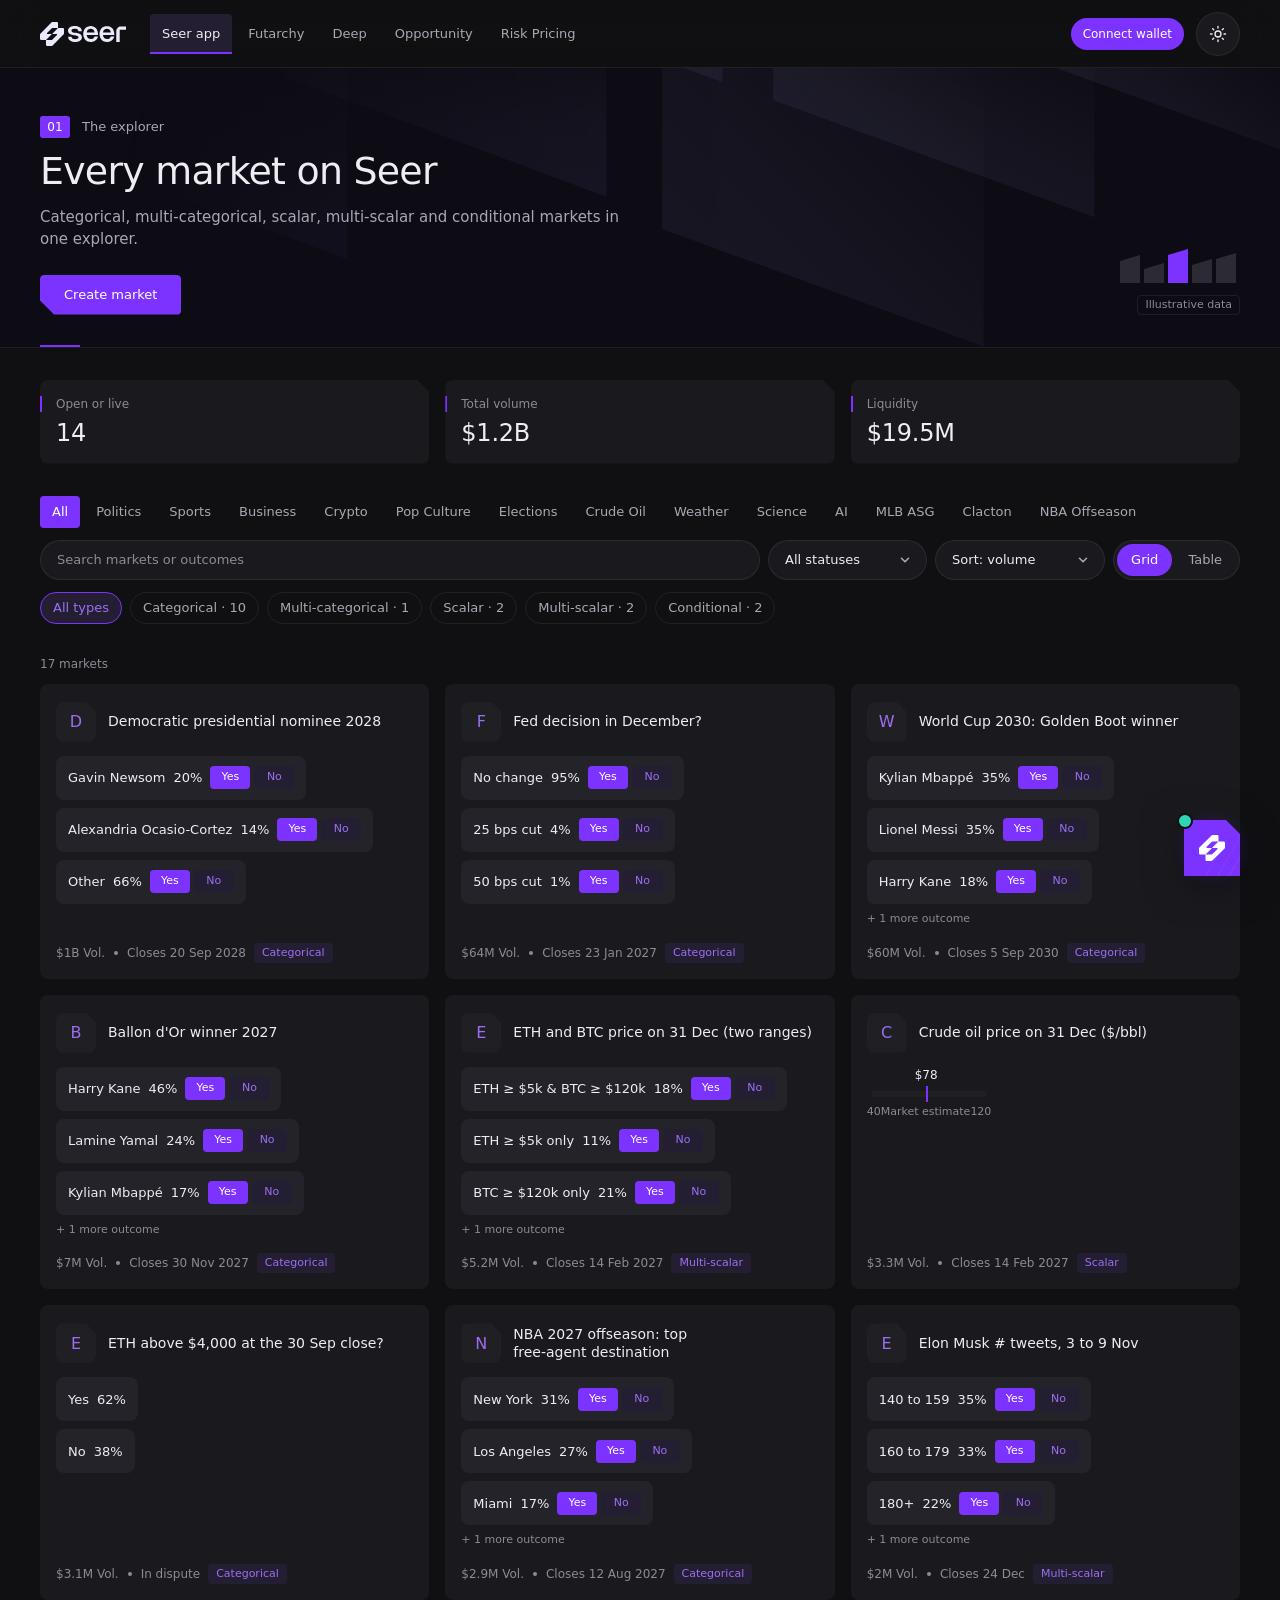
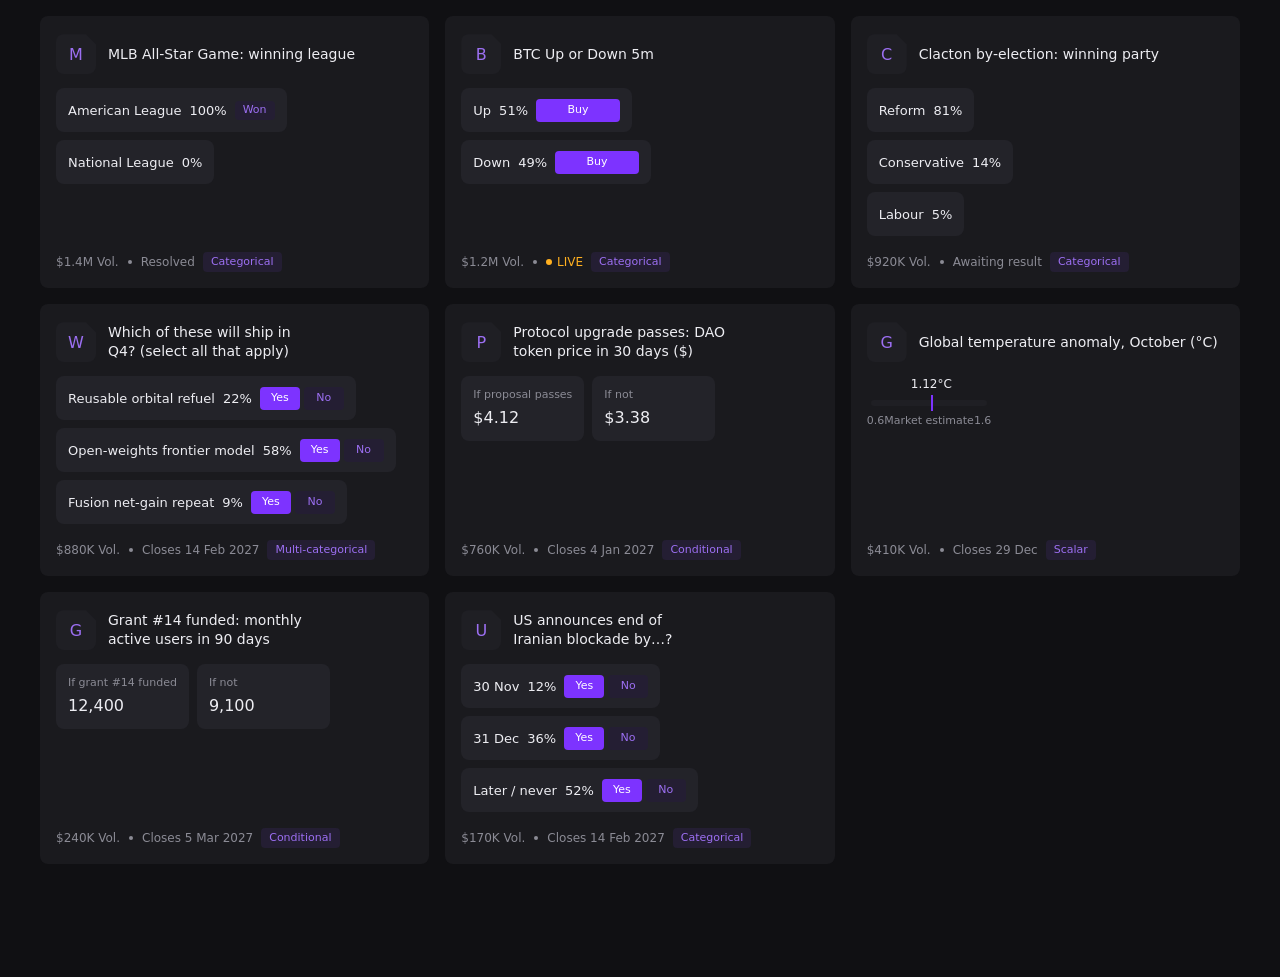
==== app.html @ ef214969 "feat: rules and resolution section, result states, market address" ====
<!doctype html><html lang="en"><head><meta charset="utf-8"><meta name="viewport" content="width=device-width,initial-scale=1,viewport-fit=cover">
<title>Seer app | Market explorer</title>
<link rel="icon" type="image/svg+xml" href="assets/favicon.svg">
<script>try{if(localStorage.getItem('seer-theme')==='light')document.documentElement.dataset.theme='light'}catch(e){}</script>
<link rel="stylesheet" href="css/tokens.css"><link rel="stylesheet" href="css/components.css"><link rel="stylesheet" href="css/shell.css"><link rel="stylesheet" href="css/app.css"><link rel="stylesheet" href="css/wallet.css"><link rel="stylesheet" href="css/motion.css"><link rel="stylesheet" href="css/demo.css"><link rel="stylesheet" href="css/assistant.css">
<script src="js/spring.js" defer blocking="render"></script><script src="js/motion.js" defer blocking="render"></script><script src="js/shell.js" defer blocking="render"></script><script src="js/util.js" defer blocking="render"></script><script src="js/demo.js" defer blocking="render"></script><script src="js/wallet.js" defer blocking="render"></script><script src="js/markets.js" defer blocking="render"></script><script src="js/app.js" defer blocking="render"></script><script src="js/assistant.js" defer blocking="render"></script></head>
<body>
<div id="shell"></div>
<main id="main">
 <header class="phead"><div class="phead-in">
  <div><p class="kicker"><span class="tag num">01</span>The explorer</p><h1>Every market on Seer</h1>
  <p class="lede">Categorical, multi-categorical, scalar, multi-scalar and conditional markets in one explorer.</p>
  <p class="phead-act"><button class="btn act" id="create" type="button">Create market</button></p></div>
  <div class="phead-aside"><span class="badge ghost">Illustrative data</span></div>
 </div></header>
 <div class="wrap">
  <section class="kpi top" id="stats" aria-label="Summary"></section>
  <div class="filters">
  <div class="tabs" id="cats" role="group" aria-label="Category"></div>
  <div class="toolbar">
    <input class="field search" id="q" type="search" placeholder="Search markets or outcomes" aria-label="Search markets">
    <select class="field cat-m" id="cat-m" aria-label="Category"></select>
    <select class="field" id="status" aria-label="Status"><option value="">All statuses</option><option>Open</option><option>Live</option><option>Awaiting result</option><option>In dispute</option><option>Resolved</option></select>
    <select class="field" id="sort" aria-label="Sort by"><option value="vol">Sort: volume</option><option value="liq">Sort: liquidity</option><option value="name">Sort: title, A to Z</option></select>
    <div class="seg" role="group" aria-label="View"><button id="vg" type="button" aria-pressed="true">Grid</button><button id="vt" type="button" aria-pressed="false">Table</button></div>
  </div>
  <div class="chips" id="types" role="group" aria-label="Market type"></div>
  </div>
  <p class="results-line" id="count" aria-live="polite"></p>
  <div id="out"></div>
 </div>
</main>
<div id="panel-root"></div>
</body></html>
---- css/tokens.css ----
/* Electric Foundation tokens: values read from the Figma kit (Color pallete frame).
   Departures are marked DEPARTURE and listed in RATIONALE.md. */
:root{
  --bg:#101013; --card:#1a1a1e; --surface:#1f1f24; --row:#232329;
  --text:#ededf2; --text-2:#a8a8b3;
  --muted:#8b8b95;            /* DEPARTURE: kit #67676F fails 4.5:1 on card */
  --violet:#7d33ff; --violet-soft:#241e33; --violet-text:#9c6ff2;
  --line:rgba(237,237,242,.08);
  /* DEPARTURE: kit has no semantic pair. Colour-blind-safe teal/amber, always paired with icon or label */
  --pos:#2fd4b5; --neg:#ffb020;
  --r-card:8px; --r-chip:4px; --pad:12px;
  --font:"PP Neue Montreal","Inter Tight","Inter",system-ui,sans-serif;
  --num:"Inter Tight","Inter",system-ui,sans-serif; /* DEPARTURE: tabular numerals for data */
}
:root[data-theme=light]{
  --bg:#f7f7f9; --card:#fff; --surface:#f1f1f4; --row:#f1f1f4;
  --text:#17171c; --text-2:#5c5c66; --muted:#5f5f6b; /* DEPARTURE: kit #8E8E99 fails contrast on white */
  --violet-soft:#efe9fc; --violet-text:#6c2bd9; --line:rgba(23,23,28,.1);
  --pos:#00705f; --neg:#a15c00;
}

/* ---------- layout + type scale (shared by all six pages) ----------
   Three ranges, each designed on its own: phone (up to 600px), tablet and unfolded foldables (601 to 1100px),
   desktop (1101px and up). Gaps and padding use one 4px-based scale and nothing else. */
:root{
  --s-1:4px; --s-2:8px; --s-3:12px; --s-4:16px; --s-5:24px; --s-6:32px; --s-7:48px; --s-8:64px;
  --gut:16px;                 /* page gutter: 16 phone, 24 tablet, 40 desktop */
  --maxw:1440px;              /* content measure on wide screens */
  --pad-panel:16px;           /* inside cards, panels and sheets: 16, then 24 on desktop */
  --gap-panel:12px;           /* between sibling panels and tiles */
  --gap-block:16px;           /* between page sections: KPI row, filter bar, table, chart */
  --ctl:44px;                 /* inputs, selects, segmented controls: one height per range */
  --ctl-sm:36px;              /* chips and small buttons; the hit area stays 44px on touch */
  --tap:44px;
  /* type: a short list of sizes, each with one job */
  --fs-cap:11px;              /* chart ticks, micro labels */
  --fs-meta:12px;             /* labels, meta, notes */
  --fs-body:13px;             /* UI body (kit default) */
  --fs-ui:14px;               /* item titles, names in tables and cards */
  --fs-lede:15px;
  --fs-h3:16px;               /* panel titles */
  --fs-h2:20px;               /* detail titles */
  --fs-kpi:20px;              /* figures in tiles: 20 phone, 24 from tablet */
  --fs-h1:clamp(28px,calc(20px + 1.4vw),40px);
  --lh-tight:1.15; --lh-snug:1.35; --lh-body:1.5;
  /* select chevron, drawn per theme (CSS cannot pass currentColor into a background image) */
  --chev:url("data:image/svg+xml,%3Csvg xmlns='http://www.w3.org/2000/svg' viewBox='0 0 12 12'%3E%3Cpath d='M2.5 4.25 6 7.75l3.5-3.5' fill='none' stroke='%23a8a8b3' stroke-width='1.6' stroke-linecap='round' stroke-linejoin='round'/%3E%3C/svg%3E");
}
:root[data-theme=light]{
  --chev:url("data:image/svg+xml,%3Csvg xmlns='http://www.w3.org/2000/svg' viewBox='0 0 12 12'%3E%3Cpath d='M2.5 4.25 6 7.75l3.5-3.5' fill='none' stroke='%235c5c66' stroke-width='1.6' stroke-linecap='round' stroke-linejoin='round'/%3E%3C/svg%3E");
}
@media (min-width:601px){:root{--gut:24px;--gap-panel:16px;--gap-block:24px;--fs-kpi:24px}}
@media (min-width:1101px){:root{--gut:40px;--pad-panel:24px;--gap-block:32px}}
/* desktop with a mouse: controls tighten to 40/32. Touch screens keep 44 at every width. */
@media (min-width:1101px) and (hover:hover) and (pointer:fine){:root{--ctl:40px;--ctl-sm:32px}}
/* native widgets (select popups, checkboxes, scrollbars) follow the theme */
:root{color-scheme:dark;accent-color:var(--violet)}
:root[data-theme=light]{color-scheme:light}
---- css/components.css ----
*{box-sizing:border-box;margin:0}
body{background:var(--bg);color:var(--text);font:500 13px/1.4 var(--font)}
.num{font-family:var(--num);font-variant-numeric:tabular-nums}
.card{background:var(--card);border-radius:var(--r-card);padding:var(--pad)}
.row{display:flex;align-items:center;justify-content:space-between;gap:9px;background:var(--row);border-radius:var(--r-card);padding:14px 12px}
.btn{font:inherit;border:0;border-radius:var(--r-chip);padding:6px 12px;font-size:11px;cursor:pointer;background:var(--violet);color:#fff}
.btn.soft{background:var(--violet-soft);color:var(--violet-text)}
.btn.lg{border-radius:var(--r-card);padding:14px 12px;font-size:13px;width:100%}
.btn:focus-visible{outline:2px solid var(--violet-text);outline-offset:2px}
.meta{color:var(--muted);font-size:12px;display:flex;gap:9px;align-items:center}
.meta i{width:4px;height:4px;border-radius:50%;background:currentColor}
.grid{display:grid;grid-template-columns:repeat(auto-fill,minmax(328px,1fr));gap:12px}
.pill-pos{color:var(--pos)}.pill-neg{color:var(--neg)}
nav.shell{display:flex;align-items:center;gap:24px;padding:20px 40px}
nav.shell a{color:var(--text-2);text-decoration:none}nav.shell a[aria-current]{color:var(--text)}
@media(max-width:640px){nav.shell{padding:16px;flex-wrap:wrap;gap:12px}}
---- css/shell.css ----
/* Shared shell + components for the five tool pages (app / futarchy / deep / opportunity / risk).
   Carries the landing's language (FADES slabs, hard violet blocks, diagonal cuts) into the tools, at low volume.
   Sizes come from the scale in tokens.css. Ranges: phone up to 600px, tablet 601 to 1100px, desktop 1101px and up. */

:root{
  --ph-bg:color-mix(in srgb,#0c0a16 70%,var(--bg));      /* kit hero ground, blended toward the page */
  --ph-lo:rgba(255,255,255,0); --ph-hi:rgba(160,140,255,.085);
  --cut:12px;                                             /* diagonal-cut size for tiles */
  --ease:cubic-bezier(.2,.7,.2,1);
  --t:.15s;
  /* gutters that also clear notches and rounded corners in landscape */
  --gut-l:max(var(--gut),env(safe-area-inset-left));
  --gut-r:max(var(--gut),env(safe-area-inset-right));
  --sat:env(safe-area-inset-top,0px);                     /* status bar and notch above the pinned header */
}
:root[data-theme=light]{
  --ph-bg:color-mix(in srgb,var(--violet) 7%,#f3f3f8);
  --ph-lo:rgba(255,255,255,0); --ph-hi:rgba(255,255,255,.95);
}
html{-webkit-text-size-adjust:100%}
body{overflow-x:hidden;font-size:var(--fs-body);line-height:var(--lh-snug)}
h1,h2,h3{text-wrap:balance}
p{text-wrap:pretty}

/* ---------- skip link ---------- */
.skip{position:absolute;left:16px;top:-60px;z-index:60;background:var(--violet);color:#fff;padding:12px 16px;border-radius:var(--r-chip);text-decoration:none}
.skip:focus{top:12px}

/* ---------- header bar ---------- */
/* Pinned on every page at every size, portrait and landscape: the bar is fixed to the top of the viewport and #shell
   is its spacer, so no ancestor (overflow, transform, contain, a height limit) can ever unpin it, and focusing a
   header control never makes the browser scroll the page (it does for a sticky bar inside the scroll-padding band).
   The spacer's height is reserved here, safe-area inset included, so the JS-rendered header causes no layout shift;
   js/motion.js keeps it equal to the bar if text zoom makes the bar taller. One row from 801px, two rows below. The bar
   lets touches through except where it is painted or a control sits, so the strip a condensed or tucked bar frees
   belongs to the page (css/motion.css, js/motion.js pinHead). */
#shell{position:relative;z-index:20;min-height:calc(68px + var(--sat));pointer-events:none}
:where(#shell) > *{pointer-events:auto}
#shell > .skip{position:fixed}
.shell-bar{position:fixed;top:0;left:0;right:0;z-index:20;background:color-mix(in srgb,var(--bg) 88%,transparent);-webkit-backdrop-filter:blur(10px);backdrop-filter:blur(10px);border-bottom:1px solid var(--line)}
.shell-in{max-width:var(--maxw);margin:0 auto;display:flex;align-items:center;gap:var(--s-5);padding:calc(12px + var(--sat)) var(--gut-r) 12px var(--gut-l)}
.shell-brand{display:flex;align-items:center;flex:none;min-height:44px}
:root[data-theme=light] .shell-brand img{filter:invert(1) hue-rotate(180deg) brightness(.35) saturate(3)}
.shell-products{display:flex;gap:var(--s-1);overflow-x:auto;scrollbar-width:none}
.shell-products::-webkit-scrollbar{display:none}
.shell-products a{display:flex;align-items:center;min-height:40px;padding:8px 12px;border-radius:var(--r-chip);color:var(--text-2);text-decoration:none;white-space:nowrap;font-size:var(--fs-body)}
@media (hover:hover){.shell-products a:hover{color:var(--text);background:var(--surface)}}
/* active: hard-edged violet base under a soft fill, like the landing's violet base layer */
.shell-products a[aria-current=page]{background:var(--violet-soft);color:var(--text);border-radius:var(--r-chip) var(--r-chip) 0 0;box-shadow:inset 0 -2px 0 var(--violet)}
.shell-end{margin-left:auto;display:flex;align-items:center;gap:var(--s-3)}
.shell-icon{width:44px;height:44px;border-radius:50%;border:1px solid var(--line);background:var(--card);color:var(--text);cursor:pointer;display:grid;place-items:center;flex:none}
@media (hover:hover){.shell-icon:hover{border-color:var(--violet-text)}}
/* the icon's turn (90deg in light mode) is a spring in js/motion.js, composed in motion.css */
.btn-pill{border-radius:999px;padding:0 20px;min-height:44px;font-size:var(--fs-body);white-space:nowrap}

/* ---------- shared focus ring ---------- */
:where(a,button,input,select,textarea,summary,[tabindex]):focus-visible{outline:2px solid var(--violet-text);outline-offset:2px}
/* Firefox does not treat a mouse click on a select as focus-visible; the ring is shown for any focus on one, as Chrome, Edge and Safari do */
select:focus{outline:2px solid var(--violet-text);outline-offset:2px}

/* ---------- page head: slab band ---------- */
.phead{position:relative;isolation:isolate;overflow:hidden;background:var(--ph-bg);border-bottom:1px solid var(--line)}
.ph-slabs{position:absolute;top:0;right:0;height:100%;width:min(1180px,100%);z-index:-1;pointer-events:none;
  -webkit-mask:linear-gradient(90deg,transparent 0,#000 55%);mask:linear-gradient(90deg,transparent 0,#000 55%)}
.ph-slabs stop.lo{stop-color:var(--ph-lo)}.ph-slabs stop.hi{stop-color:var(--ph-hi)}
.phead-in{position:relative;max-width:var(--maxw);margin:0 auto;padding:var(--s-7) var(--gut-r) var(--s-6) var(--gut-l);
  display:flex;justify-content:space-between;align-items:flex-end;gap:var(--s-4) var(--s-6)}
.phead-in > div:first-child{min-width:0}
/* short hard violet segment on the band's bottom edge, aligned to the content gutter */
.phead-in::after{content:"";position:absolute;left:var(--gut-l);bottom:-1px;width:40px;height:3px;background:var(--violet)}
.phead h1{font-size:var(--fs-h1);line-height:var(--lh-tight);font-weight:500;letter-spacing:-.02em}
.phead .lede{color:var(--text-2);margin-top:var(--s-3);max-width:68ch;font-size:var(--fs-lede);line-height:var(--lh-body)}
.phead-act{margin-top:var(--s-5)}
.kicker{display:flex;align-items:center;gap:var(--s-3);color:var(--text-2);font-size:var(--fs-body);margin:0 0 var(--s-3)}
.tag{display:inline-grid;place-items:center;min-width:30px;height:22px;padding:0 6px;background:var(--violet);color:#fff;font-size:var(--fs-meta);border-radius:2px}
.phead-aside{display:flex;flex-direction:column;align-items:flex-end;gap:var(--s-3);flex:none}
.ph-glyph{display:block;width:120px;height:40px;color:var(--text-2)}
.ph-glyph .g-v{fill:var(--violet)}
.ph-glyph .g-s{fill:color-mix(in srgb,var(--text) 14%,transparent)}
.ph-glyph .g-ln{fill:none;stroke:var(--text-2);stroke-width:1.5}
.ph-glyph .g-pos{fill:none;stroke:var(--pos);stroke-width:2}
.ph-glyph .g-neg{fill:none;stroke:var(--neg);stroke-width:2;stroke-dasharray:4 3}
.ph-glyph .f-pos{fill:var(--pos)}.ph-glyph .f-neg{fill:var(--neg)}

/* ---------- page body: one measure and one rhythm for every tool ---------- */
.page,.wrap{max-width:var(--maxw);margin:0 auto;padding:var(--gap-block) var(--gut-r) var(--s-8) var(--gut-l)}
/* query containers: tiles and panels adapt to the space they get, not to the window */
.page > #root,.wrap,.stack,.panel-c,.panel{container-type:inline-size}

/* ---------- badges (one style everywhere) ---------- */
.badge{display:inline-block;font-size:var(--fs-cap);line-height:16px;padding:2px 8px;border-radius:var(--r-chip);background:var(--violet-soft);color:var(--violet-text);white-space:nowrap}
.badge.ghost{background:transparent;border:1px solid var(--line);color:var(--muted);padding:1px 7px}

/* ---------- text roles ---------- */
.num{font-family:var(--num);font-variant-numeric:tabular-nums;letter-spacing:0}
.muted{color:var(--muted);font-size:var(--fs-meta)}
.note{color:var(--muted);font-size:var(--fs-meta);line-height:var(--lh-snug)}
.pos{color:var(--pos)}.neg{color:var(--neg)}
:root[data-theme=light] .notice .neg{color:#8a4f00}/* amber on the violet tint needs a darker step in light mode (AA) */
.notice{border-left:3px solid var(--violet);background:var(--violet-soft);color:var(--text);padding:var(--s-3) var(--s-4);border-radius:0 var(--r-card) var(--r-card) 0;line-height:var(--lh-body)}
.line{display:flex;justify-content:space-between;align-items:center;gap:var(--s-2) var(--s-3);flex-wrap:wrap}

/* ---------- controls: one height per range (--ctl), one small size (--ctl-sm) ---------- */
.btn{display:inline-flex;align-items:center;justify-content:center;gap:var(--s-1);position:relative;min-height:var(--ctl-sm);padding:0 var(--s-3);font-size:var(--fs-meta);white-space:nowrap}
.btn.lg{position:relative;isolation:isolate;background:transparent;min-height:var(--tap);padding:0 var(--s-4);font-size:var(--fs-body)}
@media (hover:hover){
  .btn:hover{background:color-mix(in srgb,var(--violet) 82%,#000)}
  .btn.soft:hover{background:var(--violet-soft);box-shadow:inset 0 0 0 1px var(--violet)}
}
/* primary action: hard violet block with the landing's chamfered corner */
.btn.lg::before,.btn.act::before{content:"";position:absolute;inset:0;z-index:-1;background:var(--violet);border-radius:inherit;
  clip-path:polygon(0 0,100% 0,100% 100%,14px 100%,0 calc(100% - 14px));transition:background-color var(--t) ease}
@media (hover:hover){
  .btn.lg:hover,.btn.act:hover{background:transparent}
  .btn.lg:hover::before,.btn.act:hover::before{background:color-mix(in srgb,var(--violet) 82%,#000)}
}
/* page-level action in the page head (Create market) */
.btn.act{isolation:isolate;background:transparent;min-height:var(--ctl);padding:0 var(--s-5);font-size:var(--fs-body);border-radius:var(--r-chip)}
/* a trade action that needs a wallet first: reads as unavailable, the hint below says why */
.btn.lg[aria-disabled=true]{cursor:not-allowed;color:var(--text-2)}
.btn.lg[aria-disabled=true]::before,.btn.lg[aria-disabled=true]:hover::before{background:var(--surface);box-shadow:inset 0 0 0 1px var(--line)}
.btn:active,.tab:active,.chip:active,.seg button:active{transform:translateY(1px)}
.btn.lg[aria-disabled=true]:active{transform:none}

.field{height:var(--ctl);min-height:var(--ctl);background:var(--card);color:var(--text);border:1px solid var(--line);border-radius:999px;
  padding:0 var(--s-4);font:inherit;font-size:var(--fs-body);min-width:0}
.field::placeholder{color:var(--muted)}
@media (hover:hover){.field:hover{border-color:color-mix(in srgb,var(--text) 26%,transparent)}}
/* selects: native control, custom chevron. 16px inset from the right edge, text stops 16px before it.
   js/motion.js wraps each one in .sel-wrap, whose ::after draws the chevron so it can turn while the menu is open
   (motion.css); without the runtime the chevron is the background image below and simply stays. */
select.field{-webkit-appearance:none;appearance:none;cursor:pointer;padding-right:44px;text-overflow:ellipsis;
  background:var(--chev) right 16px center/12px 12px no-repeat var(--card)}
select.field::-ms-expand{display:none}
select.field:disabled{cursor:not-allowed;color:var(--muted);border-style:dashed}
.sel-wrap{display:inline-grid;grid-template-columns:minmax(0,1fr);align-items:center;vertical-align:middle;min-width:0;max-width:100%;color:var(--text-2)}
.sel-wrap > select.field{grid-area:1/1;width:100%;background-image:none}
.sel-wrap::after{content:"";grid-area:1/1;justify-self:end;width:12px;height:12px;margin-right:16px;pointer-events:none;background:currentColor;
  -webkit-mask:var(--chev) center/12px 12px no-repeat;mask:var(--chev) center/12px 12px no-repeat}
.sel-wrap:has(> select:disabled){color:var(--muted)}
@media (forced-colors:active){select.field{appearance:auto;-webkit-appearance:auto;background-image:none;padding-right:var(--s-3)}.sel-wrap::after{display:none}}
input[type=checkbox]{width:18px;height:18px;margin:0;flex:none}

/* segmented control: the active pill is inset 4px, so buttons are --ctl-sm inside a --ctl track */
.seg{display:inline-flex;align-items:stretch;height:var(--ctl);max-width:100%;padding:var(--s-1);gap:2px;background:var(--card);border-radius:999px;box-shadow:inset 0 0 0 1px var(--line)}
.seg button{position:relative;border:0;background:transparent;color:var(--text-2);font:inherit;font-size:var(--fs-body);padding:0 14px;border-radius:999px;cursor:pointer;white-space:nowrap}
@media (hover:hover){.seg button:hover{color:var(--text)}}
.seg button[aria-pressed=true]{background:var(--violet);color:#fff}

.chip{position:relative;display:inline-flex;align-items:center;min-height:var(--ctl-sm);border:1px solid var(--line);background:transparent;color:var(--text-2);padding:0 var(--s-3);border-radius:999px;font:inherit;font-size:var(--fs-body);cursor:pointer;white-space:nowrap}
@media (hover:hover){.chip:hover{border-color:color-mix(in srgb,var(--text) 30%,transparent);color:var(--text)}}
.chip[aria-pressed=true]{background:var(--violet-soft);color:var(--violet-text);border-color:var(--violet)}

/* touch: small controls keep a 44px hit area without looking oversized */
@media (max-width:1100px),(pointer:coarse){
  .seg button::after,.chip::after,.tab::after,th button::after,.btn:not(.lg):not(.act)::after{content:"";position:absolute;left:0;right:0;top:50%;height:var(--tap);transform:translateY(-50%)}
}

/* ---------- KPI tiles: diagonal-cut corner + short violet tick ---------- */
.kpi{display:grid;grid-template-columns:repeat(3,minmax(0,1fr));gap:var(--gap-panel)}
.kpi.k4{grid-template-columns:repeat(4,minmax(0,1fr))}
.kpi > div{--kp:var(--s-4);position:relative;min-width:0;background:var(--row);border-radius:var(--r-card);padding:var(--kp);
  clip-path:polygon(0 0,calc(100% - var(--cut)) 0,100% var(--cut),100% 100%,0 100%)}
.kpi > div::before{content:"";position:absolute;left:0;top:var(--kp);width:2px;height:16px;background:var(--violet)}/* level with the label */
.kpi small{display:block;color:var(--muted);font-size:var(--fs-meta);line-height:16px}
.kpi b{display:block;font-size:var(--fs-kpi);font-weight:500;line-height:var(--lh-tight);margin-top:var(--s-2);letter-spacing:-.01em;white-space:nowrap}
.kpi.top > div{background:var(--card)}
@container (max-width:560px){.kpi.k4{grid-template-columns:repeat(2,minmax(0,1fr))}}
@container (max-width:440px){.kpi{gap:var(--s-2)}.kpi > div{--kp:var(--s-3)}.kpi b{font-size:20px}}
@container (max-width:300px){.kpi{grid-template-columns:minmax(0,1fr)}}

/* ---------- panels ---------- */
.panel-c{background:var(--card);border-radius:var(--r-card);padding:var(--pad-panel);min-width:0}
.panel-c h2{font-size:var(--fs-h3);line-height:var(--lh-snug);font-weight:500;margin-bottom:var(--s-4)}
/* section marker: the landing's small hard violet square */
.panel-c > h2:first-child::before,.panel-c > .line > h2::before{content:"";display:inline-block;width:8px;height:8px;background:var(--violet);margin-right:var(--s-2);vertical-align:2px}
.panel-c > .line > h2{margin-bottom:0}
.ticket{display:grid;gap:var(--s-3)}
.ticket label{color:var(--text-2);font-size:var(--fs-meta)}
.field-grp{display:grid;gap:var(--s-2)}/* a label sits closer to its input than to anything else */
.ticket .line{min-height:24px}
.ticket .seg{justify-self:start}
.panel-c.ticket h2{margin-bottom:0}
.ticket .btn.lg{margin-top:var(--s-1)}

/* ---------- tables ---------- */
table{border-collapse:collapse;width:100%}
th,td{text-align:left;padding:var(--s-3) var(--s-4);border-bottom:1px solid var(--line);white-space:nowrap;vertical-align:middle}
th{color:var(--muted);font-weight:500;font-size:var(--fs-meta)}
tbody tr:last-child > *{border-bottom:0}
td.r,th.r{text-align:right}td.w{white-space:normal}
th button{all:unset;position:relative;cursor:pointer;padding:var(--s-1) 0;border-radius:2px}
th button:focus-visible{outline:2px solid var(--violet-text);outline-offset:2px}
@media (hover:hover){th button:hover{color:var(--text)}}
th[aria-sort=ascending],th[aria-sort=descending]{color:var(--text)}
.tbl,.tbl-wrap{background:var(--card);border-radius:var(--r-card);overflow-x:auto}
tr[tabindex]{cursor:pointer}
@media (hover:hover){tr[tabindex]:hover td{background:color-mix(in srgb,var(--surface) 70%,transparent)}}
tr.is-sel td{background:var(--violet-soft)}
tr.is-sel td:first-child{box-shadow:inset 3px 0 0 var(--violet)}
.tap-hint{display:none;align-items:center;gap:var(--s-2);color:var(--muted);font-size:var(--fs-meta);margin:0 0 var(--s-3)}
.tap-hint::before{content:"";width:16px;height:2px;background:var(--violet)}
.narrow-only{display:none}/* not "m-": that prefix is reserved for motion state, which morphs preserve */
/* desktop: long tables scroll with the page; the column headers stay in view just below the pinned header, whose
   visible height (--hdr-h, kept by js/motion.js as it condenses or tucks) they track */
@media (min-width:1101px){
  .tbl.tall{overflow:visible}
  .tbl.tall thead th{position:sticky;top:var(--hdr-h,56px);z-index:2;background:var(--card);box-shadow:inset 0 -1px 0 var(--line)}
  .tbl.tall thead th:first-child{border-top-left-radius:var(--r-card)}.tbl.tall thead th:last-child{border-top-right-radius:var(--r-card)}
}
/* sort control that stands in for the hidden column headers of a reflowed table */
.sortbar{align-items:center;gap:var(--s-2);margin:0 0 var(--s-3)}
.sortbar label{color:var(--text-2);font-size:var(--fs-meta);flex:none}
.sortbar select.field,.sortbar .sel-wrap{flex:1 1 auto;max-width:320px}
.sortbar .btn{flex:none;min-height:var(--ctl)}
@media (max-width:360px){.sortbar{flex-wrap:wrap}.sortbar .sel-wrap{min-width:160px}}/* the select keeps a readable width; the direction button drops to its own line */

/* ---------- detail sheet: side sheet on tablet and desktop, bottom sheet on phones ---------- */
.scrim{position:fixed;inset:0;background:rgba(0,0,0,.5);z-index:40}
/* the sheet is the scroll box; its insets live in --pp-* so the pinned top bar can reach the edges and clear notches */
.panel{--pp-t:max(var(--pad-panel),env(safe-area-inset-top));--pp-r:max(var(--pad-panel),env(safe-area-inset-right));
  --pp-b:max(var(--s-6),env(safe-area-inset-bottom));--pp-l:var(--pad-panel);
  position:fixed;top:0;right:0;bottom:0;width:min(440px,100%);background:var(--bg);border-left:1px solid var(--line);z-index:41;overflow-y:auto;overscroll-behavior:contain;
  display:grid;grid-auto-rows:minmax(min-content,auto);align-content:start;gap:var(--s-4);padding:0 var(--pp-r) 0 var(--pp-l)}
/* min-content rows: a card held at its old height (min-height) must not set a row shorter than its new content */
/* the bottom inset is a trailing box, not padding: Firefox drops a scroll container's end padding, leaving the last control on the edge */
.panel::after{content:"";display:block;height:max(0px,calc(var(--pp-b) - var(--s-4)))}
/* panel enter/exit motion: motion.css + js/motion.js */
.panel h2{font-size:var(--fs-h2);line-height:var(--lh-snug);font-weight:500;letter-spacing:-.01em}
.panel .panel-c{padding:var(--s-4)}
/* Pinned top bar: sticks while the body scrolls, edge to edge on an opaque token ground (no blur needed). The hairline
   and shadow (::after) appear once the body has scrolled; the condense is a transform (motion.css), so the bar's
   layout never changes height. The box lets touches through except where the bar is painted (::before) or a
   control sits, so the strip a condensed bar frees up belongs to the body again. */
.panel-top{position:sticky;top:0;z-index:3;margin:0 calc(var(--pp-r) * -1) calc(var(--s-1) * -1) calc(var(--pp-l) * -1);
  padding:var(--pp-t) var(--pp-r) var(--s-3) var(--pp-l);pointer-events:none}
.panel-top::before{content:"";position:absolute;inset:0;z-index:-1;background:var(--bg);pointer-events:auto}
.panel-top::after{content:"";position:absolute;left:0;right:0;bottom:0;height:1px;z-index:-1;pointer-events:none;opacity:0;
  background:color-mix(in srgb,var(--text) 14%,transparent);box-shadow:0 8px 18px -6px rgba(0,0,0,.55)}
:root[data-theme=light] .panel-top::after{box-shadow:0 8px 18px -8px rgba(23,23,28,.18)}
html:not(.m-js) .panel-top::after{opacity:1}/* without the motion runtime the hairline simply stays */
.panel-top > *{pointer-events:auto}
/* side sheet: the short violet tick on the left edge. Phone: the same violet slab, centred, is the grab handle */
.panel-grip{position:absolute;left:0;top:0;width:3px;height:40px;background:var(--violet);pointer-events:none}
/* badge or kicker, title and Close. Close keeps its column, so a long title wraps instead of pushing it out */
.pt-in{display:grid;grid-template-columns:minmax(0,1fr) auto;grid-template-areas:"t x";align-items:center;gap:var(--s-2) var(--s-3)}
.pt-in.has-k{grid-template-areas:"k x" "t t"}
.pt-in > .badge{grid-area:k;justify-self:start}
.pt-in > .btn{grid-area:x;align-self:start}
.pt-in > .pt-title{grid-area:t;min-width:0;overflow-wrap:anywhere}
.pt-in:not(.has-k) > .pt-title{align-self:center}

/* ---------- motion: tokens, transitions, entrances, reveals and physics live in motion.css ---------- */
@media (prefers-reduced-motion:reduce){
  *,*::before,*::after{transition:none!important;animation:none!important;scroll-behavior:auto!important}
}

/* =================================================================================================
   TABLET + FOLDABLE (601 to 1100px) and PHONE: tables never scroll sideways. Explorer, Deep and
   Opportunity rows reflow into cut-corner cards (two columns where they fit); detail opens in a sheet.
   ================================================================================================= */
@media (max-width:1100px){
  .tap-hint{display:flex}
  .narrow-only{display:flex}

  /* reflowed tables: one DOM, a card per row. The <table> keeps explicit ARIA table roles (set in JS)
     because display:block/grid drops the native ones. Column headers are hidden; each cell carries its
     own label from data-label. Pages set the grid areas. */
  .tbl.rtbl,.tbl-wrap.rtbl,.tbl.tall.rtbl{overflow:visible;max-height:none;background:none;border-radius:0}
  .rtbl table,.rtbl tbody{display:block;min-width:0;width:100%}
  .rtbl thead{display:none}
  .rtbl tbody{position:relative;display:grid;grid-template-columns:repeat(2,minmax(0,1fr));gap:var(--gap-panel)}/* positioned: a card that leaves fades out in place (js/motion.js) */
  .rtbl tr{position:relative;isolation:isolate;display:grid;gap:var(--s-2) var(--s-3);align-content:start;padding:var(--s-4);
    background:var(--card);border-radius:var(--r-card);clip-path:polygon(0 0,calc(100% - var(--cut)) 0,100% var(--cut),100% 100%,0 100%)}
  .rtbl tr[tabindex]{min-height:44px;outline-offset:-2px}
  .rtbl td,.rtbl th{display:block;padding:0;border:0;white-space:normal;min-width:0;text-align:left}
  .rtbl td[data-label]::before{content:attr(data-label) " ";color:var(--muted);font:500 var(--fs-cap)/1.4 var(--font);letter-spacing:0;margin-right:3px}
  .rtbl tr[tabindex]:hover td,.rtbl tr.is-sel td,.rtbl tr.is-sel td:first-child{background:none;box-shadow:none}
  @media (hover:hover){.rtbl tr[tabindex]:hover{background:color-mix(in srgb,var(--surface) 70%,var(--card))}}
  /* selected: the soft fill sweeps in from the left behind the content, plus a hard violet edge; deselect is immediate */
  .rtbl tr::before{content:"";position:absolute;inset:0;z-index:-1;background:var(--violet-soft);transform:scaleX(0);transform-origin:0 50%}
  .rtbl tr::after{content:"";position:absolute;left:0;top:0;bottom:0;width:3px;background:var(--violet);transform:scaleY(0);transform-origin:50% 0}
  .rtbl tr.is-sel::before,.rtbl tr.is-sel::after,.rtbl tr.is-cmp::after{transform:none;transition:transform var(--dur-4,.3s) var(--ease-decel,ease)}
}

/* ---------- header: two rows below 801px (brand + actions, then the product row) ---------- */
@media (max-width:1100px){
  .shell-in{gap:var(--s-4)}
  .shell-products a{padding:8px 10px;min-height:44px}
}
@media (max-width:800px){
  #shell{min-height:calc(116px + var(--sat))}
  .shell-in{padding-top:calc(var(--s-2) + var(--sat));padding-bottom:var(--s-2);flex-wrap:wrap;gap:var(--s-2) var(--s-3)}
  /* all five products share one row and never scroll; they wrap only below ~300px */
  .shell-products{order:3;width:100%;flex-wrap:wrap;justify-content:space-between;gap:0;overflow:visible;padding-bottom:var(--s-1)}
  .shell-products a{min-height:44px;flex:1 1 auto;justify-content:center;padding:8px 6px}
}
/* short landscape phones: the header stays pinned (one 56px row once condensed, the product row tucked on two-row
   widths), and the sheet's pinned title steps down a size so the bar holds less of it */
@media (max-height:500px) and (orientation:landscape){.panel .pt-title{font-size:var(--fs-h3)}}

/* ---------- tablet page head: copy left, mark right, no wrap ---------- */
@media (max-width:1100px){
  .phead-in{padding-top:var(--s-6);padding-bottom:var(--s-5)}
  .panel .panel-c{padding:var(--s-4)}
}

/* ================================== PHONE (up to 600px) ================================== */
@media (max-width:600px){
  .shell-products a{font-size:var(--fs-meta)}
  .phead-in{padding-top:var(--s-5);padding-bottom:var(--s-5);flex-direction:column;align-items:stretch}
  .phead .lede{font-size:var(--fs-ui)}
  .phead-aside{flex-direction:row-reverse;align-items:center;justify-content:space-between}
  .ph-glyph{width:96px;height:32px}
  .ph-slabs{width:100%;-webkit-mask:linear-gradient(90deg,transparent 0,#000 80%);mask:linear-gradient(90deg,transparent 0,#000 80%)}
  .page,.wrap{padding-bottom:var(--s-7)}
  .rtbl tbody{grid-template-columns:minmax(0,1fr);gap:var(--s-2)}
  .seg{display:flex;width:100%}
  .seg button{flex:1 1 auto;padding:0 var(--s-2)}
  .sortbar select.field,.sortbar .sel-wrap{max-width:none}
  /* bottom sheet: clears the status bar and notch above it, and the home indicator below */
  .panel{--pp-t:24px;--pp-l:max(var(--pad-panel),env(safe-area-inset-left));
    top:auto;left:0;width:100%;max-height:calc(100dvh - max(48px,env(safe-area-inset-top) + 16px));border-left:0;border-top:1px solid var(--line);border-radius:12px 12px 0 0}
  .panel-top{touch-action:none}/* a drag that starts on the bar always moves the sheet (js/motion.js), never the body */
  .panel-grip{left:50%;top:10px;width:40px;height:4px;margin-left:-20px;border-radius:2px}
}
/* a 280px folded cover screen: the logo shows its mark only and the product row takes two lines; the header stays
   pinned, and once scrolling down the product row tucks away so only the 52px core row holds the screen */
@media (max-width:340px){
  #shell{min-height:calc(160px + var(--sat))}
  .shell-brand img{width:24px;height:24px;object-fit:cover;object-position:0 50%}
  .shell-in{column-gap:var(--s-2)}
  .shell-end{gap:var(--s-2)}
}
/* folded cover screens: segment labels may take two lines rather than push the page sideways */
@media (max-width:360px){
  .seg{height:auto;min-height:var(--ctl);border-radius:var(--r-card)}
  .seg button{white-space:normal;line-height:1.2;padding:var(--s-1) var(--s-2);min-height:var(--ctl-sm);border-radius:6px}
}
---- css/app.css ----
/* Seer app (explorer) only. Shell, page head, controls, tiles, tables and the detail sheet live in shell.css. */

/* summary tiles, then one filter group (categories, toolbar, types), then the results */
#stats{margin-bottom:var(--gap-block)}
.filters{display:grid;gap:var(--s-3);margin-bottom:var(--gap-block)}
.results-line{color:var(--muted);font-size:var(--fs-meta);margin:0 0 var(--s-3)}

.tabs{display:flex;flex-wrap:wrap;gap:var(--s-1)}
.tab{position:relative;border:0;background:transparent;color:var(--text-2);font:inherit;font-size:var(--fs-body);min-height:var(--ctl-sm);padding:0 var(--s-3);border-radius:var(--r-chip);cursor:pointer;white-space:nowrap}
@media (hover:hover){.tab:hover{color:var(--text);background:var(--surface)}}
.tab[aria-pressed=true]{background:var(--violet);color:#fff}
.toolbar{display:flex;gap:var(--s-2);align-items:center}
.toolbar .search{flex:1 1 auto}
.toolbar select.field,.toolbar .sel-wrap{flex:none}
.cat-m,.sel-wrap:has(> .cat-m){display:none}
.chips{display:flex;gap:var(--s-2);flex-wrap:wrap}
/* the 14 category tabs need about 1092px on one row; below that they become the select instead of wrapping an orphan */
@container (max-width:1099px){.tabs{display:none}.cat-m{display:block}.sel-wrap:has(> .cat-m){display:inline-grid}}

/* market cards */
.mgrid{position:relative;display:grid;grid-template-columns:repeat(auto-fill,minmax(min(100%,300px),1fr));gap:var(--gap-panel)}/* positioned: a card that leaves fades out in place (js/motion.js) */
.mcard{background:var(--card);border-radius:var(--r-card);padding:var(--s-4);text-align:left;border:0;color:inherit;font:inherit;cursor:pointer;display:flex;flex-direction:column;gap:var(--s-2);min-height:216px;box-shadow:0 0 0 1px transparent}
/* hover lift, press and tilt are springs in js/motion.js; the ring and shadow stay here */
@media (hover:hover){.mcard:hover{box-shadow:0 0 0 1px var(--violet),0 12px 28px -18px color-mix(in srgb,var(--violet) 70%,transparent)}}
.q{display:flex;gap:var(--s-3);align-items:center;min-height:44px;margin-bottom:var(--s-1)}
.pfp{width:40px;height:40px;border-radius:var(--r-card);flex:none;display:grid;place-items:center;font-size:var(--fs-h3);background:var(--surface);color:var(--violet-text);
  clip-path:polygon(0 0,calc(100% - 10px) 0,100% 10px,100% 100%,0 100%)}
.q span{font-size:var(--fs-ui);line-height:var(--lh-snug);text-wrap:balance}
.orow{background:var(--row);border-radius:var(--r-card);padding:0 var(--s-3);min-height:44px;display:flex;align-items:center;justify-content:space-between;gap:var(--s-2)}
.orow > span:first-child{min-width:0;line-height:var(--lh-snug);padding:var(--s-2) 0}
.orow .pct{display:flex;align-items:center;gap:var(--s-2);flex:none}
.acts{display:flex;gap:var(--s-1);flex:none}
.yn{border-radius:var(--r-chip);padding:4px 0;width:40px;text-align:center;font-size:var(--fs-cap);background:var(--violet);color:#fff}
.yn.n{background:var(--violet-soft);color:var(--violet-text)}
.yn.buy{width:84px}
.won{font-size:var(--fs-cap);padding:2px 8px;border-radius:var(--r-chip);background:var(--violet-soft);color:var(--violet-text)}
.range{position:relative;height:6px;background:var(--surface);border-radius:3px;margin:var(--s-5) var(--s-1) var(--s-2)}
.range i{position:absolute;top:-5px;width:2px;height:16px;background:var(--violet)}
.range b{position:absolute;top:-24px;transform:translateX(-50%);font-weight:500;font-size:var(--fs-meta)}
.rl{display:flex;justify-content:space-between;color:var(--muted);font-size:var(--fs-cap)}
.cond{display:grid;grid-template-columns:1fr 1fr;gap:var(--s-2)}
.cond div{background:var(--row);border-radius:var(--r-card);padding:var(--s-3)}
.cond small{display:block;color:var(--muted);font-size:var(--fs-cap);margin-bottom:var(--s-1)}
.cond b{font-size:var(--fs-h3);font-weight:500}
.more{color:var(--muted);font-size:var(--fs-cap)}
.foot{margin-top:auto;display:flex;justify-content:space-between;align-items:center;gap:var(--s-2);padding-top:var(--s-2)}
.status-live{color:var(--neg)}

/* table view (desktop): fits without scrolling from 1101px */
.app-tbl table{min-width:0}
td.mq{white-space:normal;min-width:240px;max-width:420px;font-size:var(--fs-ui)}
.empty{padding:var(--s-7) var(--s-4);text-align:center;color:var(--muted);background:var(--card);border-radius:var(--r-card)}

/* detail sheet content */
.kv{display:grid;grid-template-columns:1fr 1fr;gap:var(--s-2)}
.kv div{background:var(--card);border-radius:var(--r-card);padding:var(--s-3);clip-path:polygon(0 0,calc(100% - 10px) 0,100% 10px,100% 100%,0 100%)}
.kv small{display:block;color:var(--muted);font-size:var(--fs-cap);margin-bottom:2px}
.kv b{font-weight:500;font-size:var(--fs-ui);overflow-wrap:anywhere}
.kv .rel{display:block;color:var(--muted);font-size:var(--fs-cap);margin-top:2px}
.rules{padding:var(--s-4)}
.rules > summary{cursor:pointer;display:flex;align-items:center;min-height:var(--tap);font-size:var(--fs-h3);font-weight:500;line-height:var(--lh-snug)}
.rules[open] > summary{margin-bottom:var(--s-2)}
.rules > .note{margin-top:var(--s-3)}
.rules .rules-addr dd{display:flex;align-items:center;justify-content:flex-end;gap:var(--s-2)}
.olist{display:grid;gap:var(--s-2)}
.sel{cursor:pointer;border:2px solid transparent;width:100%;font:inherit;color:inherit;text-align:left}
@media (hover:hover){.sel:hover{border-color:color-mix(in srgb,var(--violet) 45%,transparent)}}
.sel[aria-pressed=true]{border-color:var(--violet);box-shadow:inset 3px 0 0 var(--violet)}
.panel .ticket{background:var(--card);border-radius:var(--r-card);padding:var(--s-4)}
.spark-box{background:var(--card);border-radius:var(--r-card);padding:var(--s-3) var(--s-4)}
.spark-head{display:flex;justify-content:space-between;gap:var(--s-2);color:var(--muted);font-size:var(--fs-cap)}
.spark{width:100%;height:64px;display:block;margin-top:var(--s-2);overflow:visible}
.mcard.static{cursor:default;min-height:0;box-shadow:none}

/* ================================ TABLET (601 to 1100px) ================================ */
@media (max-width:1100px){
  /* the 14 category tabs become a select; the toolbar is search over one row of four equal controls */
  .tabs{display:none}
  .cat-m{display:block}
  .sel-wrap:has(> .cat-m){display:inline-grid}
  .toolbar{display:grid;grid-template-columns:repeat(4,minmax(0,1fr))}
  .toolbar .search{grid-column:1/-1}
  .toolbar select.field,.toolbar .sel-wrap{width:100%}
  .toolbar .seg button{flex:1}
  /* table view: one card per market, two columns where they fit (shared card rules in shell.css) */
  .app-tbl tr{grid-template-columns:repeat(3,minmax(0,1fr));grid-template-areas:"ty ty st" "q q q" "lo lo lo" "vo li cl"}
  .app-tbl td[data-label]::before{display:block;margin:0 0 2px}
  .app-tbl .c-q{grid-area:q;max-width:none;min-width:0;font-size:var(--fs-ui);line-height:var(--lh-snug)}
  .app-tbl .c-ty{grid-area:ty;align-self:center}
  .app-tbl .c-st{grid-area:st;text-align:right;align-self:center;color:var(--text-2);font-size:var(--fs-meta)}
  .app-tbl .c-st[data-status=Live]{color:var(--neg)}
  .rtbl.app-tbl tr td.c-lo{grid-area:lo;background:var(--row);border-radius:var(--r-chip);padding:var(--s-2) var(--s-3)}
  .app-tbl .c-vo{grid-area:vo;text-align:left}.app-tbl .c-li{grid-area:li;text-align:left}.app-tbl .c-cl{grid-area:cl;text-align:right}
  .app-tbl .c-cl::before{text-align:right}
}

/* ================================== PHONE (up to 600px) ================================== */
@media (max-width:600px){
  /* search, then two rows of two: category and status, sort and view */
  .toolbar{grid-template-columns:repeat(2,minmax(0,1fr))}
  .mcard{min-height:0}
}

/* ================================ CREATE A MARKET ================================
   A wider sheet: the form beside a live preview (the explorer's own card) once the sheet has room, one column on
   phones with the preview just above the action. The action and the review, sign and result steps are js/wallet.js. */
.panel.cm-sheet{width:min(880px,100%)}
.badge.new{background:var(--violet);color:#fff;clip-path:polygon(0 0,100% 0,100% calc(100% - 5px),calc(100% - 5px) 100%,0 100%)}
.foot-b{display:flex;gap:var(--s-1);flex-wrap:wrap;justify-content:flex-end}
td.mq .badge.new{margin-right:var(--s-1);vertical-align:1px}
.cm-wrap{display:grid;align-content:start;min-width:0}
.cm-wrap > .tx-step{width:100%;max-width:560px}
.cm{display:grid;grid-template-columns:minmax(0,1fr);grid-template-areas:"s" "f" "p" "a";gap:var(--s-5);align-items:start}
.cm-sum{grid-area:s;border-left:3px solid var(--neg);background:color-mix(in srgb,var(--neg) 10%,var(--card));border-radius:0 var(--r-card) var(--r-card) 0;padding:var(--s-3) var(--s-4)}
.cm-sum:focus{outline:2px solid var(--violet-text);outline-offset:2px}
.cm-sum h3{font-size:var(--fs-ui);font-weight:500;margin-bottom:var(--s-1)}
.cm-sum ul{margin:0;padding-left:var(--s-4);display:grid}
.cm-sum .wl-link{display:inline-flex;align-items:center;min-height:var(--tap);text-align:left;font-size:var(--fs-body);color:var(--text)}
.cm-sum .wl-link::after{display:none}
.cm-fields{grid-area:f;display:grid;gap:var(--s-4);min-width:0}
.cm-fields .field{width:100%}
.cm-fields .sel-wrap{display:grid;width:100%}
.cm-count{color:var(--muted);font-size:var(--fs-meta);justify-self:end}
.cm-count.over{color:var(--neg)}
.cm-set{border:0;padding:0;margin:0;min-width:0;display:grid;gap:var(--s-2)}
.cm-set legend{padding:0;margin-bottom:var(--s-1);color:var(--text-2);font-size:var(--fs-meta)}
.cm-set > .note{margin-top:calc(var(--s-1) * -1)}
.cm-orow,.cm-mrow{display:grid;gap:var(--s-2)}
.cm-mrow{padding:var(--s-3);background:var(--card);border-radius:var(--r-card)}
.cm-line{display:flex;gap:var(--s-2);align-items:center;min-width:0}
.cm-line > .field{flex:1 1 auto}
.cm-mm > .field{flex:1 1 0}
.cm-rm{flex:none;min-height:var(--ctl)}
.cm-rm:disabled{opacity:.45;cursor:not-allowed}
.cm-add{flex-wrap:wrap;justify-content:space-between;gap:var(--s-2) var(--s-4)}
.cm-add .btn{min-height:var(--ctl)}
.cm-add .btn:disabled{opacity:.45;cursor:not-allowed}
.cm-grid{display:grid;grid-template-columns:repeat(2,minmax(0,1fr));gap:var(--s-3)}
.cm-prev{grid-area:p;display:grid;gap:var(--s-2);min-width:0}
.cm-prev-h{font-size:var(--fs-meta);font-weight:500;color:var(--text-2)}
.cm-card{min-height:0;cursor:default}
.cm-acts{grid-area:a}
.cm-acts .btn.lg{margin:0}
@container (min-width:700px){
  .cm{grid-template-columns:minmax(0,1fr) 320px;grid-template-areas:"s p" "f p" "a p";column-gap:var(--s-6)}
  .cm-prev{position:sticky;top:calc(var(--m-pt-h,64px) + var(--s-3))}
}
@container (max-width:340px){.cm-grid{grid-template-columns:minmax(0,1fr)}}
@media (forced-colors:active){.badge.new{border:1px solid CanvasText}.cm-sum{border:1px solid CanvasText}}
.cm .check{display:inline-flex;gap:var(--s-2);align-items:center;min-height:var(--tap);color:var(--text-2);cursor:pointer}
.cm-card .foot{flex-wrap:wrap}
---- css/wallet.css ----
/* Demo wallet (js/wallet.js): the header control, the wallet sheet (connect, account), and the review, sign and
   result steps every ticket and the create form share. Sizes and colours come from tokens.css; the sheet itself,
   its pinned top bar and the controls come from shell.css. Linked before motion.css. */

.wl-sr{position:absolute;width:1px;height:1px;overflow:hidden;clip:rect(0 0 0 0);clip-path:inset(50%);white-space:nowrap}
.wl-slot{display:contents}

/* ---------- header: one control. Disconnected it is the violet pill; connected, a quiet pill with the address and
   the balance (tabular figures), a teal square for "connected" ---------- */
.btn.wl-pill{gap:var(--s-3);padding:0 var(--s-4) 0 var(--s-3);background:var(--card);color:var(--text);box-shadow:inset 0 0 0 1px var(--line)}
@media (hover:hover){.btn.wl-pill:hover{background:var(--card);box-shadow:inset 0 0 0 1px var(--violet-text)}}
.wl-dot{width:8px;height:8px;flex:none;background:var(--pos);clip-path:polygon(0 0,100% 0,100% 100%,3px 100%,0 calc(100% - 3px))}
.wl-txt{display:flex;align-items:baseline;gap:var(--s-3);min-width:0}
.wl-addr{color:var(--text-2);font-size:var(--fs-meta)}
.wl-bal{font-weight:500}
.wl-unit{color:var(--text-2);font-weight:400}
/* phones: address over balance, so the pill stays narrow beside the theme toggle down to 280px */
@media (max-width:600px){
  .btn.wl-pill{padding:0 var(--s-3) 0 var(--s-2);gap:var(--s-2)}
  .wl-txt{flex-direction:column;align-items:flex-start;gap:0;line-height:1.15}
  .wl-addr{font-size:var(--fs-cap)}
  .wl-bal{font-size:var(--fs-meta)}
}

/* ---------- the wallet sheet sits above any other sheet ---------- */
.scrim.wl-sheet-scrim{z-index:50}
.panel.wl-sheet{z-index:51}
.wl-step{display:grid;gap:var(--s-4);align-content:start}
.wl-center{justify-items:center;text-align:center;padding:var(--s-5) 0 var(--s-2)}
.wl-center > .note{max-width:36ch}
.wl-h,.tx-h{font-size:var(--fs-h3);line-height:var(--lh-snug);font-weight:500;letter-spacing:-.005em}
.wl-h:focus,.tx-h:focus{outline:none}/* headings take focus only so the step is announced; they are not controls */
.wl-sub{font-size:var(--fs-body);font-weight:500;color:var(--text-2);margin-bottom:var(--s-2)}
.wl-acts{display:grid;gap:var(--s-2);width:100%}
.wl-wide{width:100%;min-height:var(--tap);font-size:var(--fs-body)}
/* an inline text button (Connect wallet in a hint, Cancel, Reject): the hit area is 44px tall without moving the text */
.wl-link{position:relative;display:inline;font:inherit;color:var(--violet-text);background:none;border:0;padding:0;cursor:pointer;
  text-decoration:underline;text-underline-offset:3px;text-decoration-thickness:1px}
.wl-link::after{content:"";position:absolute;left:-4px;right:-4px;top:50%;height:var(--tap);transform:translateY(-50%)}
@media (hover:hover){.wl-link:hover{text-decoration-thickness:2px}}
.wl-center > .wl-link{display:inline-flex;align-items:center;min-height:var(--tap);padding:0 var(--s-2);font-size:var(--fs-body)}
.wl-center > .wl-link::after{display:none}

/* wallet options: one row each, cut-corner icon tile, name and how it connects */
.wl-opts{list-style:none;padding:0;display:grid;gap:var(--s-2)}
.wl-opt{display:grid;grid-template-columns:40px minmax(0,1fr) 16px;align-items:center;gap:var(--s-3);width:100%;min-height:64px;padding:var(--s-3) var(--s-4) var(--s-3) var(--s-3);
  background:var(--card);border:1px solid var(--line);border-radius:var(--r-card);color:inherit;font:inherit;text-align:left;cursor:pointer;
  transition:border-color var(--dur-2,.2s) var(--ease-standard,ease),background-color var(--dur-2,.2s) var(--ease-standard,ease)}
@media (hover:hover){.wl-opt:hover{border-color:var(--violet);background:color-mix(in srgb,var(--violet-soft) 45%,var(--card))}.wl-opt:hover .wl-chev{translate:2px 0}}
.wl-opt:active{transform:translateY(1px)}
.wl-ic{width:40px;height:40px;display:grid;place-items:center;background:var(--surface);color:var(--violet-text);clip-path:polygon(0 0,calc(100% - 10px) 0,100% 10px,100% 100%,0 100%)}
.wl-opt-t{display:grid;gap:2px;min-width:0}
.wl-opt-t b{font-weight:500;font-size:var(--fs-ui)}
.wl-chev{color:var(--muted);transition:translate var(--spring-snappy-t,.3s) var(--spring-snappy,ease)}
.wl-demo{border-top:1px solid var(--line);padding-top:var(--s-3)}

/* waiting: three violet blocks step in turn (still under reduced motion) */
.wl-dots{display:flex;gap:6px;height:48px;align-items:center}
.wl-dots i{width:10px;height:10px;background:var(--violet);clip-path:polygon(0 0,100% 0,100% 100%,3px 100%,0 calc(100% - 3px))}
@media (prefers-reduced-motion:no-preference){
  .wl-dots i{animation:wl-step 1.1s var(--ease-standard,ease) infinite both}
  .wl-dots i:nth-child(2){animation-delay:.15s}.wl-dots i:nth-child(3){animation-delay:.3s}
}
@keyframes wl-step{0%,70%,100%{opacity:.3;transform:none}30%{opacity:1;transform:translateY(-4px)}}
.wl-qr{padding:var(--s-3);background:#fff;border-radius:var(--r-card);line-height:0}
.wl-qr svg{display:block;width:168px;height:168px}

/* result mark: a cut-corner tile; success fills violet and the tick draws, failure is outlined with a cross */
.wl-mark{display:block;overflow:visible}
.wl-mark .wl-tile{fill:var(--violet)}
.wl-mark.no .wl-tile{fill:var(--surface);stroke:var(--neg);stroke-width:1.5}
.wl-tick,.wl-x{fill:none;stroke-width:3.5;stroke-linecap:square;stroke-linejoin:miter;stroke-dasharray:1;stroke-dashoffset:0}
.wl-tick{stroke:#fff}.wl-x{stroke:var(--neg);stroke-width:3}
@media (prefers-reduced-motion:no-preference){
  .wl-mark{animation:wl-pop var(--spring-snappy-t,.31s) var(--spring-snappy,ease) both}
  .wl-tick,.wl-x{animation:wl-draw var(--dur-4,.52s) var(--ease-decel,ease) 140ms both}
}
@keyframes wl-pop{from{opacity:0;transform:scale(.8)}}
@keyframes wl-draw{from{stroke-dashoffset:1}}

/* account */
.wl-acct{gap:var(--s-5)}
.wl-box{display:grid;gap:var(--s-2)}
.wl-box small,.wl-bal-tile small{color:var(--muted);font-size:var(--fs-meta)}
.wl-addr-row{display:flex;align-items:center;gap:var(--s-3);background:var(--card);border-radius:var(--r-card);padding:var(--s-2) var(--s-2) var(--s-2) var(--s-4)}
.wl-full{flex:1 1 auto;min-width:0;font-size:var(--fs-body);line-height:var(--lh-body);overflow-wrap:anywhere;color:var(--text)}
.wl-copy{flex:none;min-width:84px;min-height:var(--tap)}
.wl-bal-tile{position:relative;background:var(--card);border-radius:var(--r-card);padding:var(--s-4);clip-path:polygon(0 0,calc(100% - var(--cut,12px)) 0,100% var(--cut,12px),100% 100%,0 100%)}
.wl-bal-tile::before{content:"";position:absolute;left:0;top:var(--s-4);width:2px;height:16px;background:var(--violet)}
.wl-bal-tile b{display:block;margin-top:var(--s-2);font-size:var(--fs-kpi);font-weight:500;letter-spacing:-.01em}
.wl-act{list-style:none;padding:0;display:grid;gap:var(--s-2)}
.wl-act li{display:grid;grid-template-columns:minmax(0,1fr) auto;grid-template-areas:"t a" "m m";gap:var(--s-1) var(--s-3);background:var(--card);border-radius:var(--r-card);padding:var(--s-3) var(--s-4)}
.wl-act-t{grid-area:t;display:flex;align-items:center;gap:var(--s-2);flex-wrap:wrap}
.wl-act-t b{font-weight:500;font-size:var(--fs-body)}
.wl-act-a{grid-area:a;font-size:var(--fs-body);text-align:right}
.wl-act-m{grid-area:m;color:var(--text-2);font-size:var(--fs-meta);display:-webkit-box;-webkit-box-orient:vertical;-webkit-line-clamp:2;overflow:hidden}
.wl-st{font-size:var(--fs-cap);line-height:16px;padding:0 6px;border-radius:var(--r-chip)}
.wl-st.ok{background:color-mix(in srgb,var(--pos) 16%,transparent);color:var(--pos)}
.wl-st.no{background:color-mix(in srgb,var(--neg) 16%,transparent);color:var(--neg)}
:root[data-theme=light] .wl-st.ok{color:#00604f}:root[data-theme=light] .wl-st.no{color:#8a4f00}

/* ---------- ticket steps (review, sign, rejected, done) ---------- */
.tx-step{display:grid;gap:var(--s-3);align-content:start;min-width:0}
.tx-step.wl-center{gap:var(--s-3);padding:var(--s-4) 0 var(--s-2)}
.ticket > .tx-step,.ticket > h2 + .tx-step{grid-column:1/-1}
/* while a flow holds the ticket's height (inline min-height from js/wallet.js), what sits above the step stays put and
   the step takes the slack, its centred states centred in it */
[data-tx][style*="min-height"]{display:flex;flex-direction:column}
[data-tx][style*="min-height"] > .tx-step{flex:1 1 auto}
.tx-step.wl-center{align-content:center}
/* a wide ticket (Futarchy) keeps the summary at a readable measure */
.fut-tk > .tx-step{width:100%;max-width:600px;align-self:center}
.tx-sum{display:grid}
.tx-row{display:flex;justify-content:space-between;align-items:baseline;gap:var(--s-2) var(--s-4);padding:var(--s-2) 0;border-bottom:1px solid var(--line)}
.tx-row dt{color:var(--text-2);font-size:var(--fs-meta);flex:none}
.tx-row dd{margin:0;text-align:right;min-width:0;overflow-wrap:anywhere;font-family:var(--num);font-variant-numeric:tabular-nums}
.tx-row.tx-q dd{font-family:var(--font);text-wrap:balance}
.tx-row.tx-tot dt{color:var(--text)}.tx-row.tx-tot dd{font-weight:500}
.tx-row.tx-free dd{color:var(--pos)}
:root[data-theme=light] .tx-row.tx-free dd{color:#00604f}
.tx-ref{display:flex;flex-wrap:wrap;justify-content:center;gap:var(--s-1) var(--s-2);font-size:var(--fs-meta)}
.tx-ref code{color:var(--text);background:var(--surface);border-radius:var(--r-chip);padding:2px 6px}
/* a new step slides in along x (on the independent translate property, so it adds to the morph's own rise and fade);
   forward steps come from the right, a step back from the left */
@media (prefers-reduced-motion:no-preference){
  .tx-step,.wl-step{animation:wl-in var(--spring-settle-t,.33s) var(--spring-settle,ease) both}
  .tx-step.tx-rev{animation-name:wl-in-r}
}
@keyframes wl-in{from{translate:16px 0}}
@keyframes wl-in-r{from{translate:-16px 0}}

/* ---------- field errors (tickets and the create form) ---------- */
.field[aria-invalid=true]{border-color:var(--neg);box-shadow:inset 0 0 0 1px var(--neg)}
.field-err{display:flex;align-items:baseline;gap:var(--s-2);color:var(--neg);font-size:var(--fs-meta);line-height:var(--lh-snug)}
.field-err::before{content:"";flex:none;width:7px;height:7px;background:currentColor;transform:rotate(45deg) translateY(-1px)}
:root[data-theme=light] .field-err{color:#8a4f00}

@media (forced-colors:active){
  .btn.wl-pill,.wl-opt,.wl-addr-row,.wl-act li{border:1px solid ButtonText}
  .wl-dot,.wl-dots i{background:CanvasText}
  .wl-mark .wl-tile{fill:Canvas;stroke:CanvasText;stroke-width:1.5}
  .wl-tick,.wl-x{stroke:CanvasText}
  .field[aria-invalid=true]{border:2px solid Mark}
  .field-err::before{background:CanvasText}
  .wl-link{color:LinkText}
  .btn.lg,.btn.soft,.btn.act{border:1px solid ButtonText}
  .btn.lg[aria-disabled=true]{border-color:GrayText;color:GrayText}
}
---- css/motion.css ----
/* Electric Foundation: motion system. Linked last on every page; js/spring.js and js/motion.js add the runtime.
   One language on all six pages: confident, precise, mechanical-meets-organic. Slabs slide along their cut
   angle, violet blocks wipe in along the 45-degree diagonal, indicators snap with a crisp spring, cards and
   sheets settle without bounce. Entrances decelerate; exits accelerate and take 60 to 70% of the time.
   Everything here is enhancement: content is visible without it, and every JS-driven state degrades to the
   final state. Only transform, opacity, clip-path and mask are animated, with these deliberate exceptions:
   colour cross-fades on state changes, the sliding indicator's width (a childless absolute box), the
   row-hover sweep (background-size), value-change washes (background-color), and the focus-ring follower. */

/* =================================================================================================
   TOKENS
   Durations: 1 press and micro feedback, 2 hover and exits, 3 indicators and moves, 4 entrances and value
   changes, 5 one-off choreography. Stagger: 40ms per item, never more than 8 steps (320ms) on one surface.
   Distances: 8px for items, 12px for blocks, 16px for panels; 2 to 3px for hover lift; 4deg for tilt.
   Springs: generated from js/spring.js (same curves the runtime uses), written as linear() easings with a
   matching duration. press (zeta .83, 1% overshoot), snappy (.77, 2.4%), settle (.92, none visible),
   gentle and glide (critically damped). Where linear() is unsupported the cubic-bezier tokens stand in.
   ================================================================================================= */
:root{
  --dur-1:120ms; --dur-2:200ms; --dur-3:320ms; --dur-4:520ms; --dur-5:900ms;
  --stag:40ms; --stag-max:8;
  --dist-1:8px; --dist-2:12px; --dist-3:16px; --lift:-2px; --lift-card:-3px; --tilt:4deg;
  --ease-standard:cubic-bezier(.2,0,0,1);      /* moves on screen */
  --ease-decel:cubic-bezier(.05,.7,.1,1);      /* emphasized: things arriving */
  --ease-accel:cubic-bezier(.3,0,.8,.15);      /* things leaving */
  --ease-spring:cubic-bezier(.3,1.3,.5,1);     /* legacy alias: a whisper of overshoot */
  --spring-press-t:260ms; --spring-snappy-t:310ms; --spring-settle-t:330ms; --spring-gentle-t:580ms; --spring-glide-t:760ms;
  --spring-press:var(--ease-decel); --spring-snappy:var(--ease-spring); --spring-settle:var(--ease-decel); --spring-gentle:var(--ease-standard); --spring-glide:var(--ease-standard);
  /* legacy aliases read by shell.css */
  --ease:var(--ease-standard); --t:var(--dur-2);
  --m-hov:color-mix(in srgb,var(--surface) 70%,transparent);
  --m-wipe-g:linear-gradient(135deg,#000 0 33.333%,transparent 33.333%);
  --m-check:url("data:image/svg+xml,%3Csvg xmlns='http://www.w3.org/2000/svg' viewBox='0 0 12 12'%3E%3Cpath d='M2.5 6.5 5 9l4.5-6' fill='none' stroke='%23fff' stroke-width='1.8' stroke-linecap='round' stroke-linejoin='round'/%3E%3C/svg%3E");
}
@supports (animation-timing-function:linear(0,1)){:root{
--spring-press:linear(0,0.0226,0.0796,0.158,0.2476,0.3412,0.4336,0.5211,0.6016,0.6739,0.7375,0.7923,0.8388,0.8776,0.9095,0.9353,0.9558,0.9717,0.9839,0.9929,0.9994,1.0039,1.0069,1.0086,1.0094,1.0096,1.0093,1.0087,1.0079,1.007,1.0061,1.0053,1.0044,1.0037,1.003,1.0024,1.0019,1.0015,1.0011,1.0008,1.0006,1.0004,1.0002,1.0001);
  --spring-snappy:linear(0,0.0146,0.0532,0.1089,0.1762,0.2503,0.3275,0.405,0.4805,0.5524,0.6195,0.6811,0.7369,0.7866,0.8304,0.8684,0.9009,0.9284,0.9513,0.9701,0.9852,0.9971,1.0062,1.013,1.0178,1.0209,1.0227,1.0234,1.0233,1.0226,1.0214,1.0199,1.0182,1.0164,1.0146,1.0128,1.0111,1.0095,1.008,1.0066,1.0054,1.0043,1.0034,1.0026,1.0019,1.0013,1.0008,1.0005,1.0002,0.9999,0.9997,0.9996,0.9995);
  --spring-settle:linear(0,0.0086,0.0317,0.0656,0.1074,0.1547,0.2053,0.2579,0.311,0.3636,0.415,0.4647,0.5121,0.557,0.5993,0.6387,0.6753,0.7092,0.7403,0.7687,0.7947,0.8182,0.8396,0.8588,0.876,0.8915,0.9053,0.9176,0.9286,0.9382,0.9468,0.9543,0.9609,0.9666,0.9717,0.9761,0.9799,0.9832,0.986,0.9884,0.9905,0.9923,0.9938,0.9951,0.9961,0.997,0.9978,0.9984,0.9989,0.9993,0.9996,0.9999,1.0001,1.0003,1.0004,1.0005);
  --spring-gentle:linear(0,0.0097,0.0352,0.0721,0.1168,0.1665,0.219,0.2727,0.3262,0.3785,0.4291,0.4775,0.5232,0.5662,0.6062,0.6435,0.6778,0.7094,0.7384,0.7649,0.789,0.8109,0.8307,0.8487,0.8649,0.8794,0.8926,0.9043,0.9149,0.9244,0.9328,0.9404,0.9471,0.9531,0.9585,0.9633,0.9675,0.9713,0.9746,0.9776,0.9802,0.9825,0.9846,0.9864,0.988,0.9894,0.9907,0.9918,0.9928,0.9937,0.9944,0.9951,0.9957,0.9962,0.9967,0.9971,0.9974,0.9977,0.998,0.9983,0.9985,0.9987,0.9988,0.999,0.9991);
  --spring-glide:linear(0,0.0096,0.0349,0.0715,0.1159,0.1653,0.2175,0.2709,0.3241,0.3763,0.4268,0.475,0.5207,0.5636,0.6037,0.6409,0.6753,0.707,0.7361,0.7626,0.7868,0.8088,0.8288,0.8468,0.8631,0.8778,0.891,0.9029,0.9136,0.9231,0.9317,0.9393,0.9462,0.9522,0.9577,0.9625,0.9668,0.9706,0.974,0.977,0.9797,0.9821,0.9842,0.9861,0.9877,0.9892,0.9904,0.9916,0.9926,0.9935,0.9943,0.9949,0.9956,0.9961,0.9966,0.997,0.9973,0.9977,0.998,0.9982,0.9984,0.9986,0.9988,0.9989,0.9991);
}}

/* motion state lives in custom properties that one transform rule composes (see .m-phys). Registered so
   they interpolate and do not inherit, which keeps a per-frame write to a card from restyling its children. */
@property --m-x{syntax:"<length>";inherits:false;initial-value:0px}
@property --m-y{syntax:"<length>";inherits:false;initial-value:0px}
@property --m-fx{syntax:"<length>";inherits:false;initial-value:0px}
@property --m-fy{syntax:"<length>";inherits:false;initial-value:0px}
@property --m-s{syntax:"<number>";inherits:false;initial-value:1}
@property --m-r{syntax:"<angle>";inherits:false;initial-value:0deg}
@property --m-rx{syntax:"<angle>";inherits:false;initial-value:0deg}
@property --m-ry{syntax:"<angle>";inherits:false;initial-value:0deg}
@property --g{syntax:"<number>";inherits:true;initial-value:0}

/* =================================================================================================
   PHYSICS: press, hover lift, tilt (js/motion.js writes the variables, the spring engine moves them)
   ================================================================================================= */
.m-phys,.m-phys:hover,.m-phys:active{transform:translate(calc(var(--m-x,0px) + var(--m-fx,0px)),calc(var(--m-y,0px) + var(--m-fy,0px))) scale(var(--m-s,1)) rotate(var(--m-r,0deg))}
.m-live{will-change:transform}
/* cards: tilt toward the pointer, the icon and badge drift the other way (inner parallax), a specular
   highlight follows the pointer. Fine pointers only; touch gets press and lift only. */
@media (hover:hover) and (pointer:fine){
  .mgrid .mcard.m-phys,.mgrid .mcard.m-phys:hover,.mgrid .mcard.m-phys:active{transform:perspective(900px) translate(calc(var(--m-x,0px) + var(--m-fx,0px)),calc(var(--m-y,0px) + var(--m-fy,0px))) rotateX(var(--m-rx,0deg)) rotateY(var(--m-ry,0deg)) scale(var(--m-s,1))}
  .mgrid .mcard{position:relative;overflow:hidden}
  .mgrid .mcard::after{content:"";position:absolute;left:-40%;top:-40%;width:180%;height:180%;pointer-events:none;opacity:var(--m-gl,0);
    background:radial-gradient(circle at 50% 50%,color-mix(in srgb,var(--violet-text) 11%,transparent),transparent 42%);
    transform:translate(var(--m-gx,0px),var(--m-gy,0px));transition:opacity var(--dur-3) var(--ease-standard)}
  .mgrid .mcard .pfp,.mgrid .mcard .foot .badge{transform:translate(var(--m-px,0px),var(--m-py,0px))}
  .mgrid .mcard .pfp{transition:none}
}
/* hard-edged slabs and blocks: a short violet focus edge on hover (colour only, fine pointers) */
@media (hover:hover){
  .btn.lg:hover::before,.btn.act:hover::before{box-shadow:inset 0 0 0 1px color-mix(in srgb,#fff 24%,transparent)}
  .kpi > div:hover::before{height:22px}
  .kpi > div::before{transition:height var(--dur-3) var(--spring-settle)}
}

/* =================================================================================================
   SCROLL: smooth anchors (JS drives a spring; this is the fallback), thin scrollbars, inertia-aware bits
   ================================================================================================= */
html{scroll-padding-top:var(--m-hdr,88px)}/* js/motion.js writes the pinned header's condensed height plus 12px */
@media (prefers-reduced-motion:no-preference){html{scroll-behavior:smooth}}
.tbl,.tbl-wrap,.panel,.shell-products{scrollbar-width:thin;scrollbar-color:color-mix(in srgb,var(--text) 22%,transparent) transparent}
.tbl:hover,.tbl-wrap:hover,.panel:hover{scrollbar-color:color-mix(in srgb,var(--violet) 70%,transparent) transparent}
.shell-products{scrollbar-width:none}
.tbl,.tbl-wrap{overscroll-behavior-x:contain}
.panel{overscroll-behavior:contain}

/* =================================================================================================
   PAGE HEADERS: pinned on every page and size, and condensed the way the sheets' pinned bar is (js/motion.js pinHead;
   the state pages carry the same pattern in css/states.css and js/states.js). One passive scroll listener per page.
     .m-scrolled  the page has moved: the hairline and a soft shadow fade in (opacity only)
     .m-cond      past 24px (back below 12px): the ground and hairline rise by --hd-rc, the content by --hd-d and the
                  logo settles to .85 from its left edge, all transforms on the settle spring
     .m-tuck      two-row headers only (phones, small tablets): scrolling down past the header's height tucks the
                  secondary row under the core row (it rises by --hd-n and is clipped by as much, so it rolls up
                  under an edge that travels with the ground, which rises by --hd-rt); scrolling up 12px, reaching
                  the top or focus inside the row brings it back
   js/motion.js measures --hd-d, --hd-rc, --hd-rt and --hd-n from the header's own rows, so the layout box (and the
   page below) never moves: CLS 0. The visible height goes to --hdr-h on the root for sticky table heads.
   ================================================================================================= */
.shell-bar{background:transparent;-webkit-backdrop-filter:none;backdrop-filter:none;border-bottom:0;pointer-events:none}
.shell-bar::before,.shell-bar::after{content:"";position:absolute;left:0;right:0;z-index:-1;
  transition:transform var(--spring-settle-t) var(--spring-settle),opacity var(--dur-2) var(--ease-standard)}
.shell-bar::before{top:0;bottom:0;pointer-events:auto;background:color-mix(in srgb,var(--bg) 88%,transparent);
  -webkit-backdrop-filter:blur(14px) saturate(1.2);backdrop-filter:blur(14px) saturate(1.2);box-shadow:inset 0 -1px 0 var(--line)}
.shell-bar::after,.m-nav-fixed .topnav::after{bottom:0;height:1px;pointer-events:none;opacity:0;
  background:color-mix(in srgb,var(--text) 14%,transparent);box-shadow:0 8px 18px -6px rgba(0,0,0,.55)}
:root[data-theme=light] .shell-bar::after,:root[data-theme=light] .m-nav-fixed .topnav::after{box-shadow:0 8px 18px -8px rgba(23,23,28,.18)}
.shell-in,.shell-brand img,.shell-products{transition:transform var(--spring-settle-t) var(--spring-settle),clip-path var(--spring-settle-t) var(--spring-settle)}
.shell-in{position:relative}
.shell-in > *{pointer-events:auto}
.shell-brand img{transform-origin:0 50%}
/* the second row rests on an inset clip with 8px to spare (focus rings, the indicator), never on none, so the clip
   interpolates with the lift instead of jumping */
.shell-products,.m-nav-fixed .topnav > .nav-links{clip-path:inset(-8px)}
.shell-bar.m-scrolled::after{opacity:1}
.shell-bar.m-cond::before,.shell-bar.m-cond::after{transform:translateY(calc(var(--hd-rc,0px) * -1))}
.shell-bar.m-tuck::before,.shell-bar.m-tuck::after{transform:translateY(calc(var(--hd-rt,0px) * -1))}
.shell-bar.m-cond .shell-in{transform:translateY(calc(var(--hd-d,0px) * -1))}
.shell-bar.m-cond .shell-brand img{transform:scale(.85)}
.shell-bar.m-tuck .shell-products{transform:translateY(calc(var(--hd-n,0px) * -1));clip-path:inset(var(--hd-n,0px) -8px -8px -8px);pointer-events:none}

/* product nav: active indicator (springs from the previous product on page change) + gliding hover pill */
.shell-products.m-ind-host{position:relative}
.shell-products a{position:relative;z-index:1}
.m-nav-ind{position:absolute;left:0;top:0;width:0;height:0;z-index:0;pointer-events:none;background:var(--violet-soft);
  border-radius:var(--r-chip) var(--r-chip) 0 0;box-shadow:inset 0 -2px 0 var(--violet)}
.m-nav-hov{position:absolute;left:0;top:0;z-index:0;pointer-events:none;background:var(--surface);opacity:0;clip-path:inset(0 100% 100% 0);
  transition:clip-path var(--spring-snappy-t) var(--spring-snappy),opacity var(--dur-2) var(--ease-standard)}
.m-ind-on.shell-products a[aria-current=page]{background:transparent;box-shadow:none}
.m-hov-on.shell-products a:hover{background:transparent}

/* ---------- landing nav: fixed (JS adds .m-nav-fixed after measuring, and the hero keeps its height in --m-nav-h),
   transparent over the hero until the page moves, then the same states as the tool header: the Documents and Blog
   row is the one that tucks on phones ---------- */
.m-nav-fixed .hero{z-index:3;padding-top:var(--m-nav-h,84px)}
.m-nav-fixed .topnav{position:fixed;top:0;left:0;right:0;z-index:30;pointer-events:none}
.m-nav-fixed .topnav > *,.m-nav-fixed .topnav .brand svg{pointer-events:auto;
  transition:transform var(--spring-settle-t) var(--spring-settle),clip-path var(--spring-settle-t) var(--spring-settle)}
.m-nav-fixed .topnav .brand svg{transform-origin:0 50%}
.m-nav-fixed .topnav::before,.m-nav-fixed .topnav::after{content:"";position:absolute;left:calc(50% - 50vw);width:100vw;z-index:-1;
  transition:transform var(--spring-settle-t) var(--spring-settle),opacity var(--dur-2) var(--ease-standard)}
.m-nav-fixed .topnav::before{top:0;bottom:0;pointer-events:none;opacity:0;
  background:color-mix(in srgb,var(--bg) 86%,transparent);-webkit-backdrop-filter:blur(18px) saturate(1.3);backdrop-filter:blur(18px) saturate(1.3)}
.m-nav-fixed .topnav.m-scrolled::before{opacity:1;pointer-events:auto}
.m-nav-fixed .topnav.m-scrolled::after{opacity:1}
.m-nav-fixed .topnav.m-cond::before,.m-nav-fixed .topnav.m-cond::after{transform:translateY(calc(var(--hd-rc,0px) * -1))}
.m-nav-fixed .topnav.m-tuck::before,.m-nav-fixed .topnav.m-tuck::after{transform:translateY(calc(var(--hd-rt,0px) * -1))}
.m-nav-fixed .topnav.m-cond > *{transform:translateY(calc(var(--hd-d,0px) * -1))}
.m-nav-fixed .topnav.m-cond .brand svg{transform:scale(.85)}
.m-nav-fixed .topnav.m-tuck > .nav-links{transform:translateY(calc((var(--hd-d,0px) + var(--hd-n,0px)) * -1));clip-path:inset(var(--hd-n,0px) -8px -8px -8px);pointer-events:none}
.home .skip{z-index:40}

/* landing scroll progress: a 2px violet line that follows the scroll with a little inertia (spring in JS) */
.m-progress{position:fixed;left:0;right:0;top:0;height:2px;z-index:31;pointer-events:none}
.m-progress i{display:block;height:100%;background:var(--violet);transform-origin:0 50%;transform:scaleX(0)}

/* =================================================================================================
   KEYFRAMES
   ================================================================================================= */
@keyframes m-fade{from{opacity:0}}
@keyframes m-rise{from{opacity:0;transform:translateY(var(--dist-2))}}
@keyframes m-rise-s{from{opacity:0;transform:translateY(var(--dist-1))}}
@keyframes m-line{from{transform:translateY(105%)}}
@keyframes m-slab{from{opacity:0;transform:translate(-9%,-3.3%)}}        /* along the slabs' cut angle (about 20deg) */
@keyframes m-slab-soft{from{opacity:0;transform:translate(-5%,-1.8%)}}
@keyframes m-grow-x{from{transform:scaleX(0)}}
@keyframes m-card{from{opacity:0;translate:0 32px;rotate:-1deg}}
@keyframes m-card-b{from{opacity:0;translate:16px 36px;rotate:1deg}}
@keyframes m-dot{from{opacity:0;transform:translateY(6px)}}
@keyframes m-focus{from{outline-offset:-1px;outline-color:transparent}}
@keyframes m-par-slab{to{transform:translateY(18%)}}
@keyframes m-par-cards{to{transform:translateY(12%)}}
@keyframes m-fan-b{to{transform:translate(5%,-9%)}}
@keyframes m-settle{from{transform:translateY(calc(var(--k,1) * 56px))}}
@keyframes m-wipe{from{-webkit-mask-position:50% 50%;mask-position:50% 50%}to{-webkit-mask-position:0 0;mask-position:0 0}}
@keyframes m-pop{from{opacity:0;transform:scale(.8)}}
@keyframes m-wash{from{background-color:var(--violet-soft);box-shadow:0 0 0 3px var(--violet-soft)}to{background-color:transparent;box-shadow:0 0 0 3px transparent}}
@keyframes m-wash2{from{background-color:var(--violet-soft);box-shadow:0 0 0 3px var(--violet-soft)}to{background-color:transparent;box-shadow:0 0 0 3px transparent}}
@keyframes m-pulse{0%,100%{opacity:1;transform:scale(1)}50%{opacity:.4;transform:scale(.75)}}
@keyframes m-glow{0%,100%{opacity:1}50%{opacity:.78}}
@keyframes m-breathe{0%,100%{opacity:1}50%{opacity:.84}}
@keyframes m-idle{0%,100%{rotate:1 .6 0 0deg}38%{rotate:1 .5 0 1.1deg}70%{rotate:.4 1 0 -.9deg}}
@keyframes shimmer{0%,100%{opacity:1}50%{opacity:.6}}
@keyframes m-ring{from{opacity:.7;transform:scale(1)}to{opacity:0;transform:scale(2.8)}}

/* violet blocks wipe in along the 45-degree diagonal (a hard-edged mask; JS removes the class when done) */
.m-wipe{-webkit-mask:var(--m-wipe-g) 0 0/300% 300% no-repeat;mask:var(--m-wipe-g) 0 0/300% 300% no-repeat;animation:m-wipe var(--dur-4) var(--ease-decel) both}

/* =================================================================================================
   LANDING HERO: one-time choreography (pure CSS, so no JS can leave it hidden), then ambient life.
   The two-card stack is choreographed by js/home.js on springs; the HERO CARD STACK block below holds
   the CSS half of it (dot pops, the brief hide before the script starts, the scroll fan).
   ================================================================================================= */
.hero h1 .ln{display:block;overflow:hidden;padding-bottom:.14em;margin-bottom:-.14em}
.hero h1 .ln > span{display:inline-block}
.hero-body{perspective:1400px}
@media (prefers-reduced-motion:no-preference){
  :root:not(.m-hero-seen) .home .slab-set path{transform-box:fill-box;animation:m-slab var(--dur-5) var(--ease-decel) backwards}
  :root:not(.m-hero-seen) .home .slab-set path:nth-child(1){animation-delay:0ms}
  :root:not(.m-hero-seen) .home .slab-set path:nth-child(2){animation-delay:40ms}
  :root:not(.m-hero-seen) .home .slab-set path:nth-child(3){animation-delay:120ms}
  :root:not(.m-hero-seen) .home .slab-set path:nth-child(4){animation-delay:60ms}
  :root:not(.m-hero-seen) .home .slab-set path:nth-child(5){animation-delay:160ms}
  :root:not(.m-hero-seen) .home .slab-set path:nth-child(6){animation-delay:240ms}
  :root:not(.m-hero-seen) .home .slab-set path:nth-child(7){animation-delay:360ms}
  :root:not(.m-hero-seen) .home .slab-set path:nth-child(8){animation-delay:300ms}
  :root:not(.m-hero-seen) .home .topnav > *{animation:m-fade var(--dur-4) var(--ease-standard) 80ms backwards}
  :root:not(.m-hero-seen) .hero h1 .ln > span{animation:m-line var(--dur-5) var(--ease-decel) 140ms backwards}
  :root:not(.m-hero-seen) .hero h1 .ln + .ln > span{animation-delay:230ms}
  :root:not(.m-hero-seen) .hero-sub{animation:m-rise var(--dur-4) var(--ease-decel) 420ms backwards}
  :root:not(.m-hero-seen) .hero-cta{animation:m-rise var(--dur-4) var(--ease-decel) 500ms backwards}
  /* return visits in the same session: a short settle instead of the full sequence */
  .m-hero-seen .home .hero-body,.m-hero-seen .home .slab-set{animation:m-fade var(--dur-3) var(--ease-standard) backwards}

  /* ambient life: slow, small, phase-offset; paused offscreen (.m-off from JS) and in hidden tabs (html.m-hidden).
     The idle tilt sits on the stack wrapper, so it never competes with the springs that move the cards. */
  .home .dots .on{animation:shimmer 7s ease-in-out infinite;animation-delay:calc(1.6s + var(--i) * 110ms)}
  .home .slabs{animation:m-breathe 14s ease-in-out 1.2s infinite}
  .home .hero-cards{animation:m-idle 13s ease-in-out 1.5s infinite}
  .home .mbar i{animation:m-glow 5s ease-in-out 2.4s infinite}
  .m-hero-seen .home .mbar i{animation-delay:1s}
  .m-hero-seen .home .dots .on{animation-delay:calc(var(--i) * 110ms)}
}
/* parallax depth layers (slabs deepest, cards mid, copy front, the card behind fans away) and the app columns
   settling onto the protocol base. Compositor-driven where supported; JS fallback otherwise. */
@supports (animation-timeline:view()){
  @media (prefers-reduced-motion:no-preference) and (min-width:961px){
    .home .slabs{animation:m-par-slab linear both,m-breathe 14s ease-in-out 1.2s infinite;animation-timeline:scroll(root block),auto;animation-range:0 100vh,normal}
    .home .hero-cards{animation:m-par-cards linear both,m-idle 13s ease-in-out 1.5s infinite;animation-timeline:scroll(root block),auto;animation-range:0 100vh,normal}
    /* the fan follows whichever card is behind: --hc-b is 1 behind and 0 in front (a spring in js/home.js mid-swap) */
    .home .hcard{animation:hc-fan linear both;animation-timeline:scroll(root block);animation-range:0 100vh;
      transform:translate(calc(var(--hc-fan) * var(--hc-b) * 5%),calc(var(--hc-fan) * var(--hc-b) * -9%))}
    .home .apps > li{animation:m-settle linear both;animation-timeline:view();animation-range:entry 0% cover 38%}
  }
}

/* ---------- HERO CARD STACK (js/home.js runs the springs, the climb and the dot pops; this is the CSS half) ----------
   The dots are plain static SVG; the script grows each one's radius from 0 in its own 240ms pop, 6ms after the
   one before (column by column, bottom to top). Animating r adds no layers, and only the few dots in flight
   change each frame, so a replay stays cheap. Here: the brief hide before the script starts, the scroll fan,
   and the hint chip's fades. */
@property --hc-fan{syntax:"<number>";inherits:false;initial-value:0}
@property --hc-b{syntax:"<number>";inherits:false;initial-value:0}
@keyframes hc-fan{to{--hc-fan:1}}
@keyframes hc-show{to{opacity:1}}
@media (prefers-reduced-motion:no-preference){
  /* every load: the stack waits for js/home.js to start its entrance; if the script never runs it appears anyway */
  :root.hc-js:not(.hc-ready) .hc-stage{opacity:0;animation:hc-show 1ms 2.5s forwards}
}
.hc-next{transition:opacity var(--dur-2) var(--ease-standard)}
.hc-next.hc-off{opacity:0}
.hc-next.hc-bye{opacity:0;transition-duration:var(--dur-1)}
/* ---------- end HERO CARD STACK ---------- */
.home .apps > li:nth-child(1){--k:.7}.home .apps > li:nth-child(2){--k:1.2}.home .apps > li:nth-child(3){--k:.5}
.home .apps > li:nth-child(4){--k:1}.home .apps > li:nth-child(5){--k:.85}

/* =================================================================================================
   PRODUCT PAGE HEADS: slabs slide along their cut, kicker > title > lede > action rise in, the tag wipes in
   ================================================================================================= */
@media (prefers-reduced-motion:no-preference){
  .phead-in > div:first-child > *{animation:m-rise var(--dur-4) var(--ease-decel) backwards}
  .phead-in > div:first-child > :nth-child(2){animation-delay:60ms}
  .phead-in > div:first-child > :nth-child(3){animation-delay:120ms}
  .phead-in > div:first-child > :nth-child(4){animation-delay:180ms}
  .phead-aside{animation:m-fade var(--dur-4) var(--ease-standard) 200ms backwards}
  .phead-in::after{transform-origin:0 50%;animation:m-grow-x var(--dur-4) var(--ease-decel) 220ms backwards}
  .ph-slabs path{transform-box:fill-box;animation:m-slab-soft var(--dur-5) var(--ease-decel) backwards}
  .ph-slabs path:nth-child(2n){animation-delay:60ms}.ph-slabs path:nth-child(3n){animation-delay:120ms}
  .ph-slabs path:nth-child(n+6){animation-delay:180ms}
  .phead .tag{-webkit-mask:var(--m-wipe-g) 0 0/300% 300% no-repeat;mask:var(--m-wipe-g) 0 0/300% 300% no-repeat;animation:m-wipe var(--dur-4) var(--ease-decel) 120ms both}
  .phead .btn.act::before{-webkit-mask:var(--m-wipe-g) 0 0/300% 300% no-repeat;mask:var(--m-wipe-g) 0 0/300% 300% no-repeat;animation:m-wipe var(--dur-4) var(--ease-decel) 300ms both}
}

/* ---------- reveal (state added by JS only; print and no-JS never see it) ---------- */
.m-rv{opacity:0}
@media print{.m-rv{opacity:1!important}}

/* =================================================================================================
   INTERACTION: one transition list on tokens; hover only where hover exists; press is a spring in JS
   ================================================================================================= */
.btn,.tab,.chip,.seg button,.pick,.mcard,.orow,.sel,.shell-products a,.shell-icon,.field,th button,tr[tabindex] td,.yn,.btn-pill,.rtbl tr,input[type=checkbox]{
  transition:background-color var(--dur-2) var(--ease-standard),color var(--dur-2) var(--ease-standard),border-color var(--dur-2) var(--ease-standard),
    box-shadow var(--dur-2) var(--ease-standard)}
.btn.lg::before,.btn.act::before{transition:background-color var(--dur-2) var(--ease-standard),box-shadow var(--dur-2) var(--ease-standard)}
.btn-o,.btn-v,.btn-w,.btn-ow,.pill,.theme-toggle,.go,.nav-links a,.nav-start,.foot ul a,.base-go,.app-go{
  transition:background-color var(--dur-2) var(--ease-standard),color var(--dur-2) var(--ease-standard),border-color var(--dur-2) var(--ease-standard),
    background-size var(--dur-3) var(--ease-standard),box-shadow var(--dur-2) var(--ease-standard)}
.app::before{transition:background-color var(--dur-2) var(--ease-standard)}
.app::after{transition:opacity var(--dur-2) var(--ease-standard)}
.app-go,.go svg,.base-go svg{transition:transform var(--spring-snappy-t) var(--spring-snappy)}
.theme-toggle svg,.shell-icon svg{transform:rotate(var(--m-r,0deg))}
:root[data-theme=light] .shell-icon svg{--m-r:360deg}
.theme-toggle[aria-pressed=true] svg{--m-r:180deg}
.dotfield circle{transform-box:fill-box;transform-origin:center;transition:stroke var(--dur-2) var(--ease-standard),transform var(--spring-snappy-t) var(--spring-snappy)}
.chart rect{transform-box:fill-box;transform-origin:50% 100%}
.chart .m-end,.m-ripple,.m-ring{transform-box:fill-box;transform-origin:center}
.vote-bar i,.sigbar .trk i,.mini,.bar i,.leg-bar i,.sig i,.rb i{transform-origin:0 50%}
.opp tr{transition:background-color var(--dur-2) var(--ease-standard),box-shadow var(--dur-2) var(--ease-standard)}
/* value changes: a soft violet wash that settles, so the eye finds what changed (class added by JS) */
.m-wash{animation:m-wash 900ms var(--ease-standard) both;border-radius:2px}
/* the same wash under a second name: swapping names restarts it without forcing a layout (js/motion.js wash) */
.m-wash.m-wash2{animation-name:m-wash2}
tr.m-wash{animation-duration:1100ms}
/* chips, badges and flags that appear inside a block that just arrived */
.m-pop{animation:m-pop var(--spring-snappy-t) var(--spring-snappy) both}

/* keyboard focus: the ring grows out from the edge; a follower ring glides from the last focused control */
@media (prefers-reduced-motion:no-preference){
  :where(a,button,input,select,textarea,summary,[tabindex]):focus-visible,select:focus{animation:m-focus var(--dur-3) var(--spring-snappy)}
}
.m-fring{position:fixed;left:0;top:0;width:0;height:0;z-index:70;pointer-events:none;border:2px solid var(--violet-text);border-radius:6px;opacity:0;box-sizing:border-box}
/* inputs: the border warms on focus, the label follows, the placeholder steps back */
.field{transition:background-color var(--dur-2) var(--ease-standard),color var(--dur-2) var(--ease-standard),border-color var(--dur-2) var(--ease-standard),box-shadow var(--dur-2) var(--ease-standard),background-position var(--dur-2) var(--ease-standard)}
.field:focus-visible,select.field:focus{border-color:color-mix(in srgb,var(--violet) 55%,var(--line))}
.field::placeholder{transition:opacity var(--dur-2) var(--ease-standard)}
.field:focus::placeholder{opacity:.55}
.field-grp label,.ticket label,.sortbar label{transition:color var(--dur-2) var(--ease-standard)}
.field-grp:focus-within label{color:var(--violet-text)}
/* selects: the chevron dips while the control is engaged (unwrapped fallback: the background image) */
@media (hover:hover){select.field:hover{background-position:right 16px top calc(50% + 2px)}}
select.field:focus,select.field:focus-visible,select.field:active{background-position:right 16px top calc(50% + 2px)}
/* wrapped selects (js/motion.js): the chevron turns over on a snappy spring while the menu is open (a small settle at
   the end) and turns back when it closes. :open where the browser has it, .m-open from the runtime elsewhere.
   The hover dip is 1px, on its own translate, and drops out while open so the turn stays centred. */
.sel-wrap{transition:color var(--dur-2) var(--ease-standard)}
.sel-wrap::after{transition:rotate var(--spring-snappy-t) var(--spring-snappy),translate var(--dur-2) var(--ease-standard)}
@media (hover:hover){.sel-wrap:hover{color:var(--text)}.sel-wrap:hover::after{translate:0 1px}}
.sel-wrap:focus-within{color:var(--text)}
.sel-wrap:has(> select:disabled),.sel-wrap:has(> select:disabled):hover{color:var(--muted)}
.sel-wrap:has(> select:disabled)::after{translate:none;opacity:.6}
.sel-wrap.m-open::after{rotate:180deg;translate:none}
@supports selector(select:open){.sel-wrap:has(> select:open)::after{rotate:180deg;translate:none}}
/* checkbox: drawn here so the mark can pop in with a spring; stays a native checkbox for keyboard and AT */
input[type=checkbox]{-webkit-appearance:none;appearance:none;width:18px;height:18px;margin:0;flex:none;cursor:pointer;border:1.5px solid color-mix(in srgb,var(--text) 38%,transparent);border-radius:4px;
  background:var(--m-check) center/0 0 no-repeat var(--card);transition:background-color var(--dur-2) var(--ease-standard),border-color var(--dur-2) var(--ease-standard),background-size var(--spring-snappy-t) var(--spring-snappy)}
input[type=checkbox]:checked{background-color:var(--violet);border-color:var(--violet);background-size:12px 12px}
@media (hover:hover){input[type=checkbox]:hover{border-color:var(--violet-text)}}
@media (forced-colors:active){input[type=checkbox]{-webkit-appearance:auto;appearance:auto}}
/* links: the underline draws in from the left and leaves to the right */
@media (hover:hover){
  .nav-links a,.foot ul a{background:linear-gradient(currentColor,currentColor) no-repeat 100% calc(50% + .72em)/0 1px}
  .nav-links a:hover,.foot ul a:hover{background-size:100% 1px;background-position:0 calc(50% + .72em)}
  .go{background:linear-gradient(var(--violet-text),var(--violet-text)) no-repeat 100% 100%/0 2px}
  .go:hover{background-size:100% 2px;background-position:0 100%}
  .base-go{background:linear-gradient(#fff,#fff) no-repeat 100% calc(100% - 1px)/0 2px}
  .base-go:hover{background-size:100% 2px;background-position:0 calc(100% - 1px)}
}
/* rows: the hover fill sweeps in from the edge the pointer entered (JS marks .m-from-b); selection sweeps across
   the cells left to right; deselect is immediate */
@media (hover:hover) and (prefers-reduced-motion:no-preference){
  tr[tabindex]:not(.is-sel) td{background-image:linear-gradient(var(--m-hov),var(--m-hov));background-repeat:no-repeat;background-size:100% 0;background-position:50% 0;transition:background-size var(--dur-2) var(--ease-decel),background-color var(--dur-2) var(--ease-standard),color var(--dur-2) var(--ease-standard),box-shadow var(--dur-2) var(--ease-standard)}
  tr[tabindex]:not(.is-sel):hover td{background-color:transparent;background-size:100% 100%}
  tr.m-from-b:not(.is-sel) td{background-position:50% 100%}
  .rtbl tr[tabindex]:not(.is-sel) td,.rtbl tr[tabindex]:not(.is-sel):hover td{background-image:none}
}
@media (prefers-reduced-motion:no-preference){
  tr.is-sel > td:nth-child(2){transition-delay:25ms}tr.is-sel > td:nth-child(3){transition-delay:50ms}
  tr.is-sel > td:nth-child(4){transition-delay:75ms}tr.is-sel > td:nth-child(5){transition-delay:100ms}
  tr.is-sel > td:nth-child(6){transition-delay:125ms}tr.is-sel > td:nth-child(n+7){transition-delay:150ms}
  /* the bar's scale transitions on the bar itself (a transform, which the compositor can run), not through --g on
     the cell, which would restyle every cell on every frame */
  .heat td.h{transition:background-color var(--dur-4) var(--ease-standard)}
  .heat td.h::after{transition:transform var(--dur-4) var(--ease-decel)}
}
/* heat bars scale from the right edge (transform, not width) so value changes stay on the compositor */
.heat td.h::after{width:calc(100% - 32px);transform:scaleX(var(--g));transform-origin:100% 50%}
/* a live market: a small pulse beside the word, slow enough to read past */
.status-live::before,.c-st[data-status=Live]::before{content:"";display:inline-block;width:6px;height:6px;border-radius:50%;background:currentColor;margin-right:5px;vertical-align:1px}
@media (prefers-reduced-motion:no-preference){.status-live::before,.c-st[data-status=Live]::before{animation:m-pulse 2.4s var(--ease-standard) infinite}}
/* touch: a pressed state is immediate (pointerdown springs the scale), no hover ever sticks */
@media (hover:none){
  .btn:hover,.chip:hover,.tab:hover,.seg button:hover,.pick:hover,.sel:hover,.shell-products a:hover,.shell-icon:hover,.field:hover,th button:hover,.mcard:hover{transition-duration:0s}
}

/* =================================================================================================
   SLIDING INDICATOR for segmented controls and tab rows: both edges are springs, the leading edge
   slightly stiffer, so the pill stretches as it leaves and squashes as it lands (js/motion.js)
   ================================================================================================= */
.m-ind-host{position:relative;isolation:isolate}
.m-ind-host > button{position:relative;z-index:1}
.m-ind{position:absolute;left:0;top:0;width:0;height:0;z-index:0;pointer-events:none;background:var(--violet);contain:strict;
  transition:opacity var(--dur-2) var(--ease-standard)}
.m-ind-on > button[aria-pressed=true],.m-ind-on > button[aria-pressed=true]:hover{background:transparent}

/* =================================================================================================
   SHEETS, PANELS, DIALOGS: spring enter (JS writes --m-x / --m-y), accelerated exit, scrim fade, the page
   recedes behind them, drag to dismiss on phones (rubber-band up, velocity release down)
   ================================================================================================= */
.panel{transform:translate(var(--m-x,0px),var(--m-y,0px))}
.panel.m-drag{transition:none;overscroll-behavior:contain}
/* the pinned top bar: once the body scrolls, a hairline and a soft shadow fade in (opacity only); after 24px it
   condenses: the ground and the hairline rise by --m-pt-cut, the content by 4px and the title settles to .85 of its
   size, all transforms on the settle spring, so the bar's layout box (and so the body) never moves.
   js/motion.js measures --m-pt-cut from the title. */
.panel-top::before,.panel-top::after,.pt-in{transition:transform var(--spring-settle-t) var(--spring-settle)}
.panel-top::after{transition:transform var(--spring-settle-t) var(--spring-settle),opacity var(--dur-2) var(--ease-standard)}
.pt-title{transform-origin:0 0;transition:transform var(--spring-settle-t) var(--spring-settle)}
.panel-top.m-scrolled::after{opacity:1}
.panel-top.m-cond::before,.panel-top.m-cond::after{transform:translateY(calc(var(--m-pt-cut,8px) * -1))}
.panel-top.m-cond .pt-in{transform:translateY(-4px)}
.panel-top.m-cond .pt-title{transform:scale(.85)}
/* keyboard focus moving into the body stops below the bar, not under it */
.panel{scroll-padding-top:var(--m-pt-h,0px)}
main{transform-origin:50% 0}
@media (prefers-reduced-motion:no-preference){
  main{transition:transform var(--spring-gentle-t) var(--spring-gentle)}
  html.m-sheet main{transform:scale(.985)}
}
.m-ghost{pointer-events:none}
/* a row fading out in place (js/motion.js exitAt): it covers what glides beneath it, like the clone it replaces;
   exits accelerate and take 60% of an entrance */
.m-out{animation:m-exit var(--dur-2) var(--ease-accel) forwards}
tr.m-out{background-color:var(--card)}
@keyframes m-exit{from{opacity:1;transform:none}to{opacity:0;transform:translateY(-4px) scale(.985)}}
/* a row waiting for its entrance: its box holds its size, its content renders a frame or two later */
:root .m-wait{content-visibility:hidden}

/* =================================================================================================
   CHARTS: a hover readout that follows the pointer with damping (js/motion.js builds it)
   ================================================================================================= */
.chart{touch-action:pan-y}
.m-cross{pointer-events:none;opacity:0;transition:opacity var(--dur-2) var(--ease-standard)}
.m-cross.m-on{opacity:1}
.m-cross line{stroke:var(--text-2);stroke-dasharray:3 3;opacity:.7}
.m-cross circle{stroke:var(--bg);stroke-width:2}
.m-cross rect{fill:var(--card);stroke:var(--line);rx:3}
.m-cross text{font-size:11px;fill:var(--text);font-family:var(--num);font-variant-numeric:tabular-nums}
.m-cross text.k{fill:var(--muted)}

/* ---------- theme change fallback (no View Transitions): a short colour cross-fade ---------- */
html.m-theming,html.m-theming *,html.m-theming *::before,html.m-theming *::after{
  transition:background-color var(--dur-3) var(--ease-standard),color var(--dur-3) var(--ease-standard),border-color var(--dur-3) var(--ease-standard),
    fill var(--dur-3) var(--ease-standard),stroke var(--dur-3) var(--ease-standard),stop-color var(--dur-3) var(--ease-standard)!important}

/* ---------- page transitions (cross-document View Transitions; ignored where unsupported) ---------- */
@view-transition{navigation:auto}
@media (prefers-reduced-motion:reduce){@view-transition{navigation:none}}
/* Only <main> moves: out quick and up, in slower and from below. Header, chrome and backgrounds ride the root
   cross-fade, and since they are the same pixels on both pages they read as staying put. */
main{view-transition-name:m-main}
::view-transition-group(*){animation-duration:var(--dur-3);animation-timing-function:var(--ease-standard)}
::view-transition-old(root),::view-transition-new(root){animation-duration:var(--dur-2)}
::view-transition-old(m-main){animation:m-vt-out var(--dur-2) var(--ease-accel) both}
::view-transition-new(m-main){animation:m-vt-in var(--dur-4) var(--ease-decel) 40ms both}
::view-transition-group(m-main){animation:none}
@keyframes m-vt-out{to{opacity:0;transform:translateY(-8px)}}
@keyframes m-vt-in{from{opacity:0;transform:translateY(12px)}}
/* browsers without cross-document transitions: JS plays this on <main> before following a product link */
.m-leave{animation:m-vt-out var(--dur-2) var(--ease-accel) both}
/* theme swap uses a same-document transition: one circular reveal of the whole page */
html.m-vt-theme::view-transition-old(root),html.m-vt-theme::view-transition-new(root){animation:none;mix-blend-mode:normal}
html.m-vt-theme main{view-transition-name:none}
/* dark to light: the old (dark) view sits on top and shrinks into the toggle */
html.m-vt-theme.m-vt-back::view-transition-old(root){z-index:2}
html.m-vt-theme.m-vt-back::view-transition-new(root){z-index:1}
/* the toggle rides above both themes as a live layer, so its icon turns in view in both directions */
html.m-vt-theme::view-transition-group(m-theme-toggle){animation:none}
html.m-vt-theme::view-transition-old(m-theme-toggle){display:none}
html.m-vt-theme::view-transition-new(m-theme-toggle){animation:none;mix-blend-mode:normal}

/* ---------- pause: ambient loops stop offscreen (.m-off set by an IntersectionObserver) and in hidden tabs ---------- */
.m-off .dots .on,.m-off.dots .on,.m-off .slabs,.m-off .hero-cards,.m-off .mbar i,.m-off .status-live::before,.m-off.status-live::before,
html.m-hidden .dots .on,html.m-hidden .slabs,html.m-hidden .hero-cards,html.m-hidden .mbar i,html.m-hidden .status-live::before,html.m-hidden .c-st::before{animation-play-state:paused}

/* ---------- reduced motion: every state change is instant (JS skips its animations too) ---------- */
@media (prefers-reduced-motion:reduce){
  *,*::before,*::after{transition:none!important;animation:none!important;scroll-behavior:auto!important}
  .m-wipe,.phead .tag,.phead .btn.act::before{-webkit-mask:none;mask:none}
  main{transform:none!important}
  .m-cross{opacity:1}
}

/* A sheet that is leaving is moved into its own layer so it can animate out, and moving a node restarts its CSS animations (a step's
   entrance, a chat message's rise). Nothing inside the leaving layer may replay: only the exit itself, which runs through the Web Animations API. */
.m-ghost, .m-ghost *, .m-ghost *::before, .m-ghost *::after{animation:none!important}
---- css/demo.css ----
/* Seer demo data layer (js/demo.js): skeletons, the reload veil, the inline error and empty states, the offline bar and
   the freshness note. Loaded on all six pages after motion.css. Sizes and colours come from tokens.css.
   The skeleton is the owner-approved pattern from css/states.css (copied, not linked): placeholders shaped like the
   content, one soft sweep per element staggered per card, static under reduced motion, paused in hidden tabs.
   Ranges: phone up to 600px (checked from 280px), tablet 601 to 1100px, desktop 1101px and up. */

:root{--sk-base:color-mix(in srgb,var(--text) 8%,transparent);--sk-hi:color-mix(in srgb,var(--text) 7%,transparent);
  --dm-amber:var(--neg);--dm-gut-l:max(var(--gut),env(safe-area-inset-left));--dm-gut-r:max(var(--gut),env(safe-area-inset-right))}
:root[data-theme=light]{--sk-base:color-mix(in srgb,var(--text) 7%,transparent);--sk-hi:rgba(255,255,255,.75)}
.dm-sr{position:absolute;width:1px;height:1px;overflow:hidden;clip:rect(0 0 0 0);clip-path:inset(50%);white-space:nowrap}

/* =================================================================================================
   SKELETON
     .sk          any placeholder block
     .sk-t        a text placeholder: an inline block on the text's own line box, so the element that holds it keeps
                  the height its text will have (width from --w)
     .sk-line     a block line of text (12px), .sk-pill a chip, .sk-box a block with its size set inline
     .sk-card / .sk-row   the explorer card and an outcome row
   ================================================================================================= */
.sk{position:relative;display:block;overflow:hidden;background:var(--sk-base);border-radius:var(--r-chip)}
.sk::after{content:"";position:absolute;inset:0;transform:translateX(-100%);background:linear-gradient(90deg,transparent,var(--sk-hi) 50%,transparent);
  animation:dm-sweep 1.8s cubic-bezier(.2,0,0,1) infinite;animation-delay:var(--sk-d,0s)}
@keyframes dm-sweep{0%{transform:translateX(-100%)}60%,100%{transform:translateX(100%)}}
.sk-t{display:inline-block;vertical-align:middle;height:.72em;width:var(--w,60%);max-width:100%;border-radius:3px}
.sk-line{height:12px;width:var(--w,100%);border-radius:3px}
.sk-pill{width:64px;height:24px;flex:none}
.sk-pfp{width:40px;height:40px;flex:none;border-radius:var(--r-card);clip-path:polygon(0 0,calc(100% - 10px) 0,100% 10px,100% 100%,0 100%)}
.sk-box{width:100%;border-radius:var(--r-card)}
/* a skeleton appears with the page, not after it */
@media (prefers-reduced-motion:no-preference){.dm-skel{animation:dm-in var(--dur-3,.32s) var(--ease-standard,ease) both}}
@keyframes dm-in{from{opacity:0}}
html.m-hidden .sk::after{animation-play-state:paused}

/* the explorer card (the real .mcard's box, so the grid keeps its rhythm) */
.mcard.dm-skc{cursor:default;min-height:216px;--sk-d:calc(var(--i,0) * 90ms)}
.mcard.dm-skc:hover{box-shadow:none}
.sk-q{display:flex;gap:var(--s-3);align-items:center;min-height:44px;margin-bottom:var(--s-1)}
.sk-stack{flex:1;display:grid;gap:var(--s-2);min-width:0}
.sk-row{display:flex;align-items:center;justify-content:space-between;gap:var(--s-3);min-height:44px;padding:0 var(--s-3);background:var(--row);border-radius:var(--r-card)}
.sk-row .sk-pill{width:44px;height:20px}
.sk-foot{display:flex;align-items:center;justify-content:space-between;gap:var(--s-3);margin-top:auto;padding-top:var(--s-2)}
.sk-foot .sk-pill{width:84px;height:20px}
:root[data-theme=light] .sk-row{background:var(--surface)}
/* skeleton tabs and chips keep the real control's box (border, height, padding, text width) with the text hidden */
.dm-skchip{pointer-events:none;color:transparent!important;background:var(--sk-base)!important;border-color:transparent!important;overflow:hidden;position:relative;user-select:none}
.dm-skchip::before{content:"";position:absolute;inset:0;transform:translateX(-100%);background:linear-gradient(90deg,transparent,var(--sk-hi) 50%,transparent);
  animation:dm-sweep 1.8s cubic-bezier(.2,0,0,1) infinite;animation-delay:var(--sk-d,0s)}
/* table skeleton rows: the real row's padding and line height */
tr.dm-skr td{cursor:default}
tr.dm-skr{--sk-d:calc(var(--i,0) * 60ms)}
.rtbl tr.dm-skr{min-height:0}
@media (hover:hover){tr.dm-skr:hover td{background:none}}

/* static controls (the explorer's search, selects and view toggle) wait as placeholders of their own shape */
.dm-skz{position:relative;overflow:hidden}
.dm-skz :is(.field,.seg){color:transparent!important;background:var(--sk-base)!important;border-color:transparent!important;box-shadow:none!important}
.dm-skz .field::placeholder{color:transparent}
.dm-skz .seg button{color:transparent!important;background:none!important}
.dm-skz .seg .m-ind,.dm-skz .sel-wrap::after{opacity:0!important}
.dm-skz::after{content:"";position:absolute;inset:0;transform:translateX(-100%);pointer-events:none;background:linear-gradient(90deg,transparent,var(--sk-hi) 50%,transparent);
  animation:dm-sweep 2.2s cubic-bezier(.2,0,0,1) infinite}

/* =================================================================================================
   RELOAD VEIL: an in-page reload dims what is on screen and sweeps a skeleton band across it, so the region never
   goes blank. A child marked .dm-keep (a panel's own title row) stays at full strength.
   ================================================================================================= */
.dm-dim{position:relative;overflow:hidden;pointer-events:none}
.dm-dim > :not(.dm-keep){opacity:.38;transition:opacity var(--dur-2,.2s) var(--ease-standard,ease)}
.dm-dim::after{content:"";position:absolute;inset:var(--dm-top,0) 0 0 0;z-index:3;pointer-events:none;transform:translateX(-100%);
  background:linear-gradient(90deg,transparent,color-mix(in srgb,var(--text) 9%,transparent) 50%,transparent);animation:dm-sweep 1.6s cubic-bezier(.2,0,0,1) infinite}
:root[data-theme=light] .dm-dim::after{background:linear-gradient(90deg,transparent,rgba(255,255,255,.8) 50%,transparent)}
.dm-dim > .dm-keep{pointer-events:auto}
.chart-panel.dm-dim{--dm-top:56px}
html.m-hidden .dm-dim::after,html.m-hidden .dm-skz::after,html.m-hidden .dm-skchip::before{animation-play-state:paused}

/* =================================================================================================
   INLINE STATE: one component for errors (network, offline, timeout, server, not found) and empty results, in the
   language of error.html: a violet cut-corner block with the icon, a kicker with a violet square, a title, one
   sentence, one primary action and a quiet link, then the reference code with a copy button.
     .dm-page   replaces a page's data region (the header, nav and page head stay)
     .dm-panel  inside one panel (a chart, the heatmap, the results list)
     .dm-sheet  inside a detail sheet, below its pinned bar (Close stays)
   ================================================================================================= */
.dm-state{display:grid;grid-template-columns:auto minmax(0,1fr);gap:var(--s-5) var(--s-6);align-items:start;min-width:0;
  background:var(--card);border-radius:var(--r-card);padding:var(--s-6);text-align:left}
.dm-page{padding:var(--s-7) var(--s-6);min-height:320px;align-content:center}
.dm-panel{padding:var(--s-5);gap:var(--s-4) var(--s-5)}
.dm-sheet{padding:var(--s-5) var(--s-4);grid-template-columns:minmax(0,1fr)}
.panel .dm-state{background:var(--card)}
.dm-block{position:relative;width:96px;aspect-ratio:1;flex:none;margin:0 12px 12px 0}
.dm-block::before{content:"";position:absolute;inset:0;translate:12px 12px;background:var(--surface);clip-path:polygon(0 0,calc(100% - 22px) 0,100% 22px,100% 100%,0 100%)}
:root[data-theme=light] .dm-block::before{background:var(--violet-soft)}
.dm-block-face{position:absolute;inset:0;background:var(--violet);clip-path:polygon(0 0,calc(100% - 22px) 0,100% 22px,100% 100%,0 100%);overflow:hidden}
.dm-block-face::after{content:"";position:absolute;inset:0;background:repeating-linear-gradient(-60deg,transparent 0 12px,rgba(255,255,255,.1) 12px 13px);
  -webkit-mask:linear-gradient(135deg,transparent 35%,#000);mask:linear-gradient(135deg,transparent 35%,#000)}
.dm-ic{position:absolute;left:14%;bottom:14%;width:42%;height:auto;color:#fff;overflow:visible}
.dm-panel .dm-block,.dm-sheet .dm-block{width:56px;margin:0 8px 8px 0}
.dm-panel .dm-block::before,.dm-sheet .dm-block::before{translate:8px 8px;clip-path:polygon(0 0,calc(100% - 14px) 0,100% 14px,100% 100%,0 100%)}
.dm-panel .dm-block-face,.dm-sheet .dm-block-face{clip-path:polygon(0 0,calc(100% - 14px) 0,100% 14px,100% 100%,0 100%)}
/* an empty result is not an error: the block is outlined, not filled */
.dm-empty .dm-block-face{background:var(--surface);box-shadow:inset 0 0 0 1.5px var(--violet)}
.dm-empty .dm-block-face::after{display:none}
.dm-empty .dm-ic{color:var(--violet-text)}
.dm-copy-col{min-width:0;display:grid;gap:0;align-content:start}
.dm-kick{display:flex;align-items:center;gap:var(--s-3);color:var(--text-2);font-size:var(--fs-body);line-height:var(--lh-snug);margin:0 0 var(--s-3)}
.dm-kick > i{width:10px;height:10px;background:var(--violet);flex:none}
.dm-title{font-size:var(--fs-h2);line-height:var(--lh-tight);font-weight:500;letter-spacing:-.015em;text-wrap:balance}
.dm-page .dm-title{font-size:clamp(24px,calc(16px + 1.2vw),32px);letter-spacing:-.025em}
.dm-panel .dm-title,.dm-sheet .dm-title{font-size:var(--fs-h3);line-height:var(--lh-snug);letter-spacing:-.005em}
.dm-title:focus{outline:none}/* takes focus only so the state is read; it is not a control */
.dm-title:focus-visible{outline:none;animation:none}
.dm-text{margin-top:var(--s-3);color:var(--text-2);font-size:var(--fs-ui);line-height:var(--lh-body);max-width:52ch}
.dm-page .dm-text{font-size:var(--fs-lede)}
.dm-acts{display:flex;flex-wrap:wrap;align-items:center;gap:var(--s-2) var(--s-5);margin-top:var(--s-5)}
.dm-acts:empty{display:none}
.dm-acts .btn.lg{width:auto;min-width:144px;margin:0}
.dm-link{position:relative;display:inline-flex;align-items:center;min-height:var(--tap);padding:0;border:0;background:none;color:var(--text);font:inherit;font-size:var(--fs-body);cursor:pointer;text-decoration:none}
.dm-link > span{border-bottom:1px solid var(--violet);padding-bottom:2px}
@media (hover:hover){.dm-link:hover{color:var(--violet-text)}}
.dm-wait{display:flex;align-items:center;gap:var(--s-3);margin-top:var(--s-4);color:var(--text-2);font-size:var(--fs-meta)}
.dm-wait::before{content:"";width:8px;height:8px;border-radius:50%;background:var(--dm-amber);flex:none}
@media (prefers-reduced-motion:no-preference){.dm-wait::before{animation:dm-breathe 2.4s var(--ease-standard,ease) infinite}}
@keyframes dm-breathe{0%,100%{opacity:1}50%{opacity:.35}}
.dm-ref{display:flex;flex-wrap:wrap;align-items:center;gap:var(--s-1) var(--s-3);margin-top:var(--s-5);padding-top:var(--s-3);border-top:1px solid var(--line);
  color:var(--muted);font-size:var(--fs-meta);line-height:var(--lh-snug);min-width:0}
.dm-code{font-family:var(--num);font-variant-numeric:tabular-nums;color:var(--text-2);font-size:var(--fs-meta);overflow-wrap:anywhere}
.dm-copy{position:relative;display:inline-grid;place-items:center;width:var(--tap);height:var(--tap);margin:-12px 0;padding:0;border:0;border-radius:var(--r-chip);background:transparent;color:var(--text-2);cursor:pointer}
.dm-copy svg{width:16px;height:16px}
.dm-copy .ok{display:none}.dm-copy.is-done .ok{display:block}.dm-copy.is-done .cp{display:none}
@media (hover:hover){.dm-copy:hover{color:var(--violet-text);background:var(--violet-soft)}}
.dm-copied{color:var(--violet-text);font-size:var(--fs-meta)}
/* the state enters like the rest of the page: the block wipes in on the diagonal, the copy rises */
@media (prefers-reduced-motion:no-preference){
  .dm-state .dm-block-face{animation:dm-wipe var(--dur-4,.52s) var(--ease-decel,ease) 60ms both}
  .dm-state .dm-copy-col{animation:dm-rise var(--dur-4,.52s) var(--ease-decel,ease) 120ms both}
}
@keyframes dm-wipe{from{clip-path:polygon(0 0,0 0,0 0)}}
@keyframes dm-rise{from{opacity:0;transform:translateY(8px)}}

/* a list that failed or came back empty still holds the space its rows had */
.dm-region-min{min-height:240px}

/* =================================================================================================
   OFFLINE BAR: slim, at the foot of the screen, above the content and below sheets. The assistant ball lifts above it.
   ================================================================================================= */
.dm-bar{position:fixed;left:0;right:0;bottom:0;z-index:35;display:flex;align-items:center;gap:var(--s-3);min-height:40px;
  padding:var(--s-2) var(--dm-gut-r) calc(var(--s-2) + env(safe-area-inset-bottom)) var(--dm-gut-l);
  background:var(--surface);border-top:1px solid var(--line);color:var(--text);font-size:var(--fs-body);line-height:var(--lh-snug)}
.dm-bar[hidden]{display:none}
.dm-bar > i{width:8px;height:8px;flex:none;background:var(--dm-amber);clip-path:polygon(0 0,100% 0,100% 100%,3px 100%,0 calc(100% - 3px))}
.dm-bar[data-state=on] > i{background:var(--pos)}
@media (prefers-reduced-motion:no-preference){.dm-bar{animation:dm-up var(--dur-3,.32s) var(--ease-decel,ease) both}}
@keyframes dm-up{from{transform:translateY(100%)}}

/* =================================================================================================
   FRESHNESS NOTE: a cached load says where its data came from, then that it is up to date. Bottom left, clear of the
   assistant ball; it leaves by itself.
   ================================================================================================= */
.dm-toast{position:fixed;left:var(--dm-gut-l);bottom:calc(max(var(--s-4),env(safe-area-inset-bottom)) + 10px + var(--dm-lift,0px));z-index:34;
  display:flex;align-items:center;gap:var(--s-2);max-width:calc(100vw - var(--dm-gut-l) - var(--dm-gut-r) - 72px);min-height:36px;padding:var(--s-2) var(--s-3);
  background:var(--card);color:var(--text);border:1px solid var(--line);border-radius:var(--r-card);box-shadow:0 10px 24px -14px rgba(0,0,0,.6);
  font-size:var(--fs-meta);line-height:var(--lh-snug);transition:opacity var(--dur-2,.2s) var(--ease-standard,ease),translate var(--dur-2,.2s) var(--ease-standard,ease)}
:root[data-theme=light] .dm-toast{box-shadow:0 10px 24px -14px rgba(23,23,28,.35)}
.dm-toast[hidden]{display:none}
.dm-toast > i{width:8px;height:8px;flex:none;background:var(--pos);clip-path:polygon(0 0,100% 0,100% 100%,3px 100%,0 calc(100% - 3px))}
.dm-toast.is-busy > i{background:var(--violet)}
@media (prefers-reduced-motion:no-preference){.dm-toast.is-busy > i{animation:dm-breathe 1.2s var(--ease-standard,ease) infinite}.dm-toast:not([hidden]){animation:dm-rise var(--dur-3,.32s) var(--ease-decel,ease) both}}
.dm-toast.is-out{opacity:0;translate:0 6px}
html.dm-is-offline{--dm-lift:48px}
@media (max-width:600px){html.dm-is-offline{--dm-lift:68px}}
@media (max-width:340px){html.dm-is-offline{--dm-lift:86px}}
@media (min-width:1101px){.dm-toast{max-width:420px}}

/* the tool pages end with room for the assistant ball, so the last row or button is never under it */
#main > .page,#main > .wrap{padding-bottom:calc(var(--s-8) + 48px)}
@media (max-width:600px){#main > .page,#main > .wrap{padding-bottom:calc(var(--s-7) + 56px)}}

/* ================================== RESPONSIVE ================================== */
@media (max-width:600px){
  .dm-state{grid-template-columns:minmax(0,1fr);gap:var(--s-4);padding:var(--s-5) var(--s-4)}
  .dm-page{padding:var(--s-6) var(--s-4);min-height:0}
  .dm-block{width:64px;margin:0 10px 10px 0}
  .dm-block::before{translate:10px 10px}
  .dm-block::before,.dm-block-face{clip-path:polygon(0 0,calc(100% - 16px) 0,100% 16px,100% 100%,0 100%)}
  .dm-panel .dm-block,.dm-sheet .dm-block{width:48px}
  .dm-acts{gap:var(--s-2) var(--s-4)}
}
@media (max-width:340px){.dm-acts .btn.lg{width:100%}}

@media (prefers-reduced-motion:reduce){
  .sk::after,.dm-skz::after,.dm-dim::after,.dm-skchip::before{display:none}
  .dm-dim > :not(.dm-keep){transition:none}
}
@media (forced-colors:active){
  .sk,.dm-skchip{background:GrayText!important}
  .dm-block-face{background:CanvasText}.dm-ic{color:Canvas}
  .dm-bar,.dm-toast,.dm-state{border:1px solid CanvasText}
}

/* a sheet body that loads after its pinned bar: no box of its own, so the sheet's grid and gaps hold as before */
.dm-body{display:contents}
/* a region that holds a skeleton: the skeleton takes the region's own grid, so every placeholder sits where its content will */
.dm-region{position:relative}
.dm-skel.dm-inh{display:grid;grid-template-columns:inherit;gap:inherit;align-content:start;align-items:inherit;grid-column:1/-1;min-width:0}
.dm-skel .pick,.dm-skp{pointer-events:none}
.dm-pagebox[hidden],.dm-region[hidden]{display:none}
/* an error inside a panel uses the panel's own ground */
.panel-c > .dm-state{background:none;padding:var(--s-3) 0 0}
/* a section a page state hides stays hidden whatever its own display (the KPI grid, the filter bar) */
#main [hidden]{display:none!important}
#list > .dm-skel > .list-label{grid-column:1/-1}
---- css/assistant.css ----
/* Seer assistant (js/assistant.js): the floating ball and its panel, on all six pages. Linked after motion.css.
   The ball: a 56px violet block with the Seer mark and the kit's cut corner, a slow breathing glow (paused in hidden
   tabs and while the ball is away, absent under reduced motion), a status dot that becomes a small "Demo" tag while
   any demo override is on. Bottom right, clear of the safe areas, at the page gutter; above the content (z 30) and
   below every sheet (40+), and it steps away while another sheet is open.
   The panel is a pinned-header sheet (U.sheet): a popover above the ball from 601px, a bottom sheet on phones. The
   landing page does not load css/shell.css, so the panel's sheet and control styles are written here, scoped to
   .as-sheet, with the same values as the tool pages. */

:root{--as-r:max(var(--gut),env(safe-area-inset-right));--as-l:max(var(--gut),env(safe-area-inset-left));--as-b:max(var(--s-4),env(safe-area-inset-bottom));--as-size:56px}
@media (min-width:601px){:root{--as-b:max(var(--s-5),env(safe-area-inset-bottom))}}

/* ================================== THE BALL ================================== */
.as-dock{position:fixed;right:var(--as-r);bottom:calc(var(--as-b) + var(--dm-lift,0px));z-index:30;width:var(--as-size);height:var(--as-size);
  transition:transform var(--spring-gentle-t,.58s) var(--spring-gentle,ease) .16s,opacity var(--dur-2,.2s) var(--ease-standard,ease) .16s,visibility 0s linear 0s,bottom var(--dur-3,.32s) var(--ease-standard,ease)}
.as-dock.as-away{opacity:0;transform:translateY(16px) scale(.9);visibility:hidden;pointer-events:none;
  transition:transform var(--dur-2,.2s) var(--ease-accel,ease),opacity var(--dur-1,.12s) var(--ease-accel,ease),visibility 0s linear var(--dur-2,.2s)}
.as-ball{position:relative;display:grid;place-items:center;width:100%;height:100%;padding:0;margin:0;border:0;background:none;color:#fff;cursor:pointer;
  -webkit-tap-highlight-color:transparent;filter:drop-shadow(0 10px 18px rgba(8,6,16,.5));transition:transform var(--spring-press-t,.26s) var(--spring-press,ease)}
:root[data-theme=light] .as-ball{filter:drop-shadow(0 10px 16px rgba(60,30,120,.22))}
.as-face{position:absolute;inset:0;display:grid;place-items:center;overflow:hidden;background:var(--violet);
  clip-path:polygon(0 0,calc(100% - 14px) 0,100% 14px,100% 100%,0 100%);transition:background-color var(--dur-2,.2s) var(--ease-standard,ease)}
/* the error block's diagonal hatching, faint, toward the cut */
.as-face::after{content:"";position:absolute;inset:0;pointer-events:none;background:repeating-linear-gradient(-60deg,transparent 0 9px,rgba(255,255,255,.09) 9px 10px);
  -webkit-mask:linear-gradient(135deg,transparent 45%,#000);mask:linear-gradient(135deg,transparent 45%,#000)}
.as-mark{position:relative;z-index:1;width:26px;height:26px;color:#fff}
@media (hover:hover){.as-ball:hover .as-face{background:color-mix(in srgb,var(--violet) 84%,#fff)}}
.as-ball:active{transform:scale(.94)}
.as-ball:focus-visible{outline:2px solid var(--violet-text);outline-offset:4px;border-radius:2px}
/* breathing glow: opacity and scale only, slow; paused when the tab is hidden, while the ball is away or its panel is open */
.as-glow{position:absolute;inset:-12px;border-radius:50%;pointer-events:none;opacity:.45;
  background:radial-gradient(closest-side,color-mix(in srgb,var(--violet) 60%,transparent),transparent)}
@media (prefers-reduced-motion:no-preference){.as-glow{animation:as-breathe 4.8s var(--ease-standard,ease) infinite}}
@keyframes as-breathe{0%,100%{opacity:.3;transform:scale(.9)}50%{opacity:.72;transform:scale(1.06)}}
html.m-hidden .as-glow,.as-paused .as-glow,.as-away .as-glow,.as-open .as-glow{animation-play-state:paused}
:root[data-theme=light] .as-glow{opacity:.35}
/* status: a teal dot for "ready"; a small amber "Demo" tag while any demo override is on */
.as-dot{position:absolute;top:-5px;left:-5px;z-index:2;display:grid;place-items:center;min-width:12px;height:12px;padding:0;border-radius:50%;
  background:var(--pos);box-shadow:0 0 0 2px var(--bg)}
.as-dot-t{display:none}
.as-ball.is-demo .as-dot{height:18px;padding:0 6px;border-radius:3px;background:var(--neg);color:#16120a;font:600 11px/18px var(--font);letter-spacing:.02em;top:-9px;left:-8px}
:root[data-theme=light] .as-ball.is-demo .as-dot{color:#fff}
.as-ball.is-demo .as-dot-t{display:block}
@media (prefers-reduced-motion:no-preference){.as-ball.is-demo .as-dot{animation:as-pop var(--spring-snappy-t,.31s) var(--spring-snappy,ease) both}}
@keyframes as-pop{from{transform:scale(.6);opacity:0}}

/* the landing ends with room for the ball, so the last footer link is never under it */
.home .foot{padding-bottom:max(calc(var(--s-6) + 64px),env(safe-area-inset-bottom))}

/* ================================== THE PANEL ================================== */
.scrim.as-sheet-scrim{position:fixed;inset:0;z-index:42;background:rgba(6,5,12,.32)}
:root[data-theme=light] .scrim.as-sheet-scrim{background:rgba(23,23,28,.14)}
.panel.as-sheet{--ctl:44px;--ctl-sm:36px;--pad-panel:16px;--pp-t:16px;--pp-r:16px;--pp-b:0px;--pp-l:16px;
  position:fixed;z-index:43;top:auto;left:auto;right:var(--as-r);bottom:calc(var(--as-b) + var(--as-size) + 12px + var(--dm-lift,0px));
  width:min(400px,calc(100vw - var(--as-r) - var(--as-l)));height:min(640px,calc(100dvh - var(--as-b) - var(--as-size) - 40px));max-height:none;
  display:grid;grid-template-rows:auto auto minmax(0,1fr);align-content:stretch;gap:0;padding:0;overflow:hidden;overscroll-behavior:contain;
  background:var(--bg);color:var(--text);border:1px solid var(--line);border-radius:12px;box-shadow:0 28px 64px -28px rgba(0,0,0,.75);
  font:500 13px/1.35 var(--font);transform:translate(var(--m-x,0px),var(--m-y,0px))}
:root[data-theme=light] .panel.as-sheet{box-shadow:0 28px 64px -28px rgba(40,20,90,.35)}
.as-sheet .panel-top{position:relative;top:auto;z-index:3;margin:0;padding:var(--pp-t) var(--pp-r) var(--s-3) var(--pp-l);pointer-events:auto}
.as-sheet .panel-top::before{content:"";position:absolute;inset:0;z-index:-1;background:var(--bg)}
.as-sheet .panel-top::after{content:"";position:absolute;left:0;right:0;bottom:0;height:1px;z-index:-1;pointer-events:none;opacity:0;
  background:color-mix(in srgb,var(--text) 14%,transparent);box-shadow:0 8px 18px -6px rgba(0,0,0,.55);transition:opacity var(--dur-2,.2s) var(--ease-standard,ease)}
.as-sheet .panel-top.m-scrolled::after{opacity:1}
.as-sheet .panel-top.m-cond::before,.as-sheet .panel-top.m-cond::after,.as-sheet .panel-top.m-cond .pt-in,.as-sheet .panel-top.m-cond .pt-title{transform:none}
.as-sheet .panel-grip{position:absolute;left:0;top:0;width:3px;height:40px;background:var(--violet);pointer-events:none}
.as-sheet .pt-in{display:grid;grid-template-columns:minmax(0,1fr) auto;grid-template-areas:"t x";align-items:center;gap:var(--s-2) var(--s-3)}
.as-sheet .pt-title{grid-area:t;min-width:0;font-size:var(--fs-h3);line-height:var(--lh-snug);font-weight:500;letter-spacing:-.005em;display:flex;align-items:center;gap:var(--s-2)}
.as-sheet .pt-title::before{content:"";width:8px;height:8px;flex:none;background:var(--violet)}
.as-sheet .pt-in > .btn{grid-area:x}

/* ---------- controls, as on the tool pages (shell.css), scoped so the landing gets them too ---------- */
.as-sheet .btn{position:relative;display:inline-flex;align-items:center;justify-content:center;gap:var(--s-1);min-height:var(--ctl-sm);padding:0 var(--s-3);
  border:0;border-radius:var(--r-chip);background:var(--violet);color:#fff;font:inherit;font-size:var(--fs-meta);white-space:nowrap;cursor:pointer}
.as-sheet .btn.soft{background:var(--violet-soft);color:var(--violet-text)}
@media (hover:hover){.as-sheet .btn:hover{background:color-mix(in srgb,var(--violet) 82%,#000)}.as-sheet .btn.soft:hover{background:var(--violet-soft);box-shadow:inset 0 0 0 1px var(--violet)}}
.as-sheet .btn[aria-disabled=true]{cursor:not-allowed;opacity:.55}
.as-sheet .btn[aria-disabled=true]:hover{box-shadow:none}
.as-sheet .seg{display:flex;align-items:stretch;height:var(--ctl);max-width:100%;padding:var(--s-1);gap:2px;background:var(--card);border-radius:999px;box-shadow:inset 0 0 0 1px var(--line)}
.as-sheet .seg button{position:relative;flex:1 1 0;min-width:0;border:0;background:transparent;color:var(--text-2);font:inherit;font-size:var(--fs-body);padding:0 var(--s-2);border-radius:999px;cursor:pointer;white-space:nowrap}
@media (hover:hover){.as-sheet .seg button:hover{color:var(--text)}}
.as-sheet .seg button[aria-pressed=true]{background:var(--violet);color:#fff}
.as-sheet .m-ind-on > button[aria-pressed=true]{background:transparent}
.as-sheet .field{height:var(--ctl);min-height:var(--ctl);min-width:0;background:var(--card);color:var(--text);border:1px solid var(--line);border-radius:999px;padding:0 var(--s-4);font:inherit;font-size:var(--fs-body)}
.as-sheet .field::placeholder{color:var(--muted)}
.as-sheet select.field{-webkit-appearance:none;appearance:none;cursor:pointer;padding-right:44px;width:100%;background:var(--chev) right 16px center/12px 12px no-repeat var(--card)}
.as-sheet .sel-wrap{display:grid;grid-template-columns:minmax(0,1fr);align-items:center;min-width:0;width:100%;color:var(--text-2)}
.as-sheet .sel-wrap > select.field{grid-area:1/1;width:100%;background-image:none}
.as-sheet .sel-wrap::after{content:"";grid-area:1/1;justify-self:end;width:12px;height:12px;margin-right:16px;pointer-events:none;background:currentColor;
  -webkit-mask:var(--chev) center/12px 12px no-repeat;mask:var(--chev) center/12px 12px no-repeat}
.as-sheet .chip{position:relative;display:inline-flex;align-items:center;min-height:var(--ctl-sm);border:1px solid var(--line);background:transparent;color:var(--text-2);padding:var(--s-1) var(--s-3);
  border-radius:999px;font:inherit;font-size:var(--fs-body);line-height:var(--lh-snug);cursor:pointer;text-align:left}
@media (hover:hover){.as-sheet .chip:hover{border-color:var(--violet);color:var(--text)}}
.as-sheet .chip[aria-disabled=true]{opacity:.55;cursor:default}
.as-sheet :where(a,button,input,select,summary,[tabindex]):focus-visible,.as-sheet select:focus{outline:2px solid var(--violet-text);outline-offset:2px}
.as-sheet .as-log:focus-visible{outline-offset:-2px}
/* every target in the panel has a 44px hit area, without making the small ones look oversized */
.as-sheet .seg button::after,.as-sheet .chip::after,.as-sheet .btn::after{content:"";position:absolute;left:0;right:0;top:50%;height:var(--tap);min-height:100%;transform:translateY(-50%)}
.as-sr,.as-sheet .dm-sr{position:absolute;width:1px;height:1px;overflow:hidden;clip:rect(0 0 0 0);clip-path:inset(50%);white-space:nowrap}

/* ---------- tabs and the open pane ---------- */
.as-tabbar{padding:0 var(--s-4) var(--s-3);background:var(--bg)}
.as-body{min-height:0;display:grid}
.as-pane{min-height:0;display:grid;align-content:stretch}
.as-scroll{min-height:0;overflow-y:auto;overscroll-behavior:contain;scrollbar-width:thin;scrollbar-color:color-mix(in srgb,var(--text) 22%,transparent) transparent}
.as-note{display:flex;align-items:center;gap:var(--s-2);color:var(--muted);font-size:var(--fs-meta);line-height:var(--lh-snug)}
.as-note > i{width:8px;height:8px;flex:none;background:var(--violet)}

/* ---------- Ask: a log of messages that scrolls, follow-up questions, and the composer pinned at the foot ---------- */
.as-ask{grid-template-rows:auto minmax(0,1fr) auto auto}
.as-askbar{display:flex;align-items:center;justify-content:space-between;gap:var(--s-3);min-height:32px;padding:0 var(--s-4) var(--s-2)}
.as-clear{position:relative;padding:0;border:0;background:none;color:var(--violet-text);font:inherit;font-size:var(--fs-meta);cursor:pointer;text-decoration:underline;text-underline-offset:3px}
.as-clear::after{content:"";position:absolute;left:-6px;right:-6px;top:50%;height:var(--tap);transform:translateY(-50%)}
.as-log{display:flex;flex-direction:column;gap:var(--s-3);padding:var(--s-2) var(--s-4) var(--s-4)}
.as-msg{position:relative;max-width:88%;padding:var(--s-3) var(--s-3);font-size:var(--fs-ui);line-height:var(--lh-body);border-radius:var(--r-card)}
.as-msg .as-txt{text-wrap:pretty;overflow-wrap:anywhere}
.as-bot{align-self:flex-start;background:var(--card);border-top-left-radius:2px;clip-path:polygon(0 0,calc(100% - 10px) 0,100% 10px,100% 100%,0 100%)}
.as-bot::before{content:"";position:absolute;left:0;top:0;width:2px;height:16px;background:var(--violet)}
.as-me{align-self:flex-end;background:var(--violet-soft);color:var(--text);border-bottom-right-radius:2px}
.as-go{display:inline-flex;align-items:center;gap:var(--s-2);min-height:var(--tap);margin:var(--s-1) 0 calc(var(--s-2) * -1);color:var(--violet-text);font-size:var(--fs-body);text-decoration:none}
.as-go > span{border-bottom:1px solid var(--violet);padding-bottom:1px}
.as-go svg{transition:transform var(--dur-2,.2s) var(--ease-standard,ease)}
@media (hover:hover){.as-go:hover svg{transform:translateX(3px)}}
.as-typing{display:flex;gap:6px;align-items:center;min-height:40px}
.as-typing i{width:8px;height:8px;background:var(--violet);clip-path:polygon(0 0,100% 0,100% 100%,3px 100%,0 calc(100% - 3px))}
@media (prefers-reduced-motion:no-preference){.as-typing i{animation:as-step 1.1s var(--ease-standard,ease) infinite both}.as-typing i:nth-child(2){animation-delay:.15s}.as-typing i:nth-child(3){animation-delay:.3s}
  .as-msg:not(.as-typing){animation:as-in var(--spring-settle-t,.33s) var(--spring-settle,ease) both}}
@keyframes as-step{0%,70%,100%{opacity:.3;transform:none}30%{opacity:1;transform:translateY(-3px)}}
@keyframes as-in{from{opacity:0;translate:0 6px}}
.as-sugg{display:flex;flex-wrap:wrap;gap:var(--s-2)}
.as-ask > .as-sugg{padding:0 var(--s-4) var(--s-3)}
.as-compose{display:flex;gap:var(--s-2);align-items:center;padding:var(--s-3) var(--s-4) calc(var(--s-4) + env(safe-area-inset-bottom));border-top:1px solid var(--line);background:var(--bg)}
.as-compose .as-q{flex:1 1 auto;width:100%}
.as-sheet .btn.as-send{flex:none;width:var(--ctl);height:var(--ctl);padding:0;background:var(--violet);border-radius:0;clip-path:polygon(0 0,calc(100% - 10px) 0,100% 10px,100% 100%,0 100%)}
.as-send svg{width:18px;height:18px}

/* ---------- Demo: grouped controls ---------- */
.as-demo > .as-scroll{display:grid;align-content:start;gap:var(--s-4);padding:var(--s-1) var(--s-4) var(--s-5)}
.as-demo-note{color:var(--text-2);padding:var(--s-2) var(--s-3);background:var(--card);border-radius:var(--r-card);align-items:flex-start}
.as-demo-note > i{margin-top:4px}
.as-group{display:grid;gap:var(--s-3);padding-top:var(--s-4);border-top:1px solid var(--line);min-width:0}
.as-gh{font-size:var(--fs-ui);font-weight:500;line-height:var(--lh-snug);display:flex;align-items:center;gap:var(--s-2)}
.as-gh::before{content:"";width:8px;height:8px;flex:none;background:var(--violet)}
.as-field{display:grid;gap:var(--s-2);min-width:0}
.as-lbl{color:var(--text-2);font-size:var(--fs-meta);padding:0}
.as-help{color:var(--muted);font-size:var(--fs-meta);line-height:var(--lh-snug);margin-top:calc(var(--s-1) * -1)}
.as-sheet .btn.as-wide{width:100%;min-height:var(--tap);font-size:var(--fs-body)}
.as-scope{border:0;margin:0;padding:0;min-width:0;display:flex;flex-wrap:wrap;gap:0 var(--s-4)}
.as-scope legend{margin-bottom:var(--s-1);float:left;width:100%}
.as-check{display:inline-flex;align-items:center;gap:var(--s-2);min-height:var(--tap);color:var(--text);font-size:var(--fs-body);cursor:pointer}
.as-check input{width:18px;height:18px;margin:0;flex:none;accent-color:var(--violet)}
.as-swrow{display:grid;gap:var(--s-1)}
.as-switch{display:flex;align-items:center;justify-content:space-between;gap:var(--s-3);width:100%;min-height:var(--tap);padding:0;border:0;background:none;color:var(--text);font:inherit;font-size:var(--fs-ui);cursor:pointer;text-align:left}
.as-track{position:relative;flex:none;width:44px;height:26px;border-radius:999px;background:var(--surface);box-shadow:inset 0 0 0 1px color-mix(in srgb,var(--text) 22%,transparent);
  transition:background-color var(--dur-2,.2s) var(--ease-standard,ease)}
.as-track i{position:absolute;left:4px;top:4px;width:18px;height:18px;border-radius:50%;background:var(--text-2);transition:transform var(--spring-snappy-t,.31s) var(--spring-snappy,ease),background-color var(--dur-2,.2s) var(--ease-standard,ease)}
.as-switch[aria-checked=true] .as-track{background:var(--violet);box-shadow:none}
.as-switch[aria-checked=true] .as-track i{transform:translateX(18px);background:#fff}
.as-live{color:var(--text-2);font-size:var(--fs-meta);font-family:var(--num);font-variant-numeric:tabular-nums}
.as-two{display:grid;grid-template-columns:repeat(2,minmax(0,1fr));gap:var(--s-2)}
.as-sheet .as-two .btn{min-height:var(--tap);font-size:var(--fs-body);white-space:normal;line-height:1.2}
.as-entries summary{display:flex;align-items:center;min-height:var(--tap);color:var(--text-2);font-size:var(--fs-meta);cursor:pointer}
.as-entries ul{list-style:none;padding:0;margin:0;display:grid}
.as-entries li{display:flex;justify-content:space-between;gap:var(--s-3);padding:var(--s-2) 0;border-top:1px solid var(--line);font-size:var(--fs-meta);color:var(--text-2)}
.as-entries li .muted{color:var(--muted);flex:none}
.as-reset{padding-top:var(--s-4);border-top:1px solid var(--line)}
.as-links{list-style:none;padding:0;margin:0;display:grid}
.as-link{display:flex;align-items:center;justify-content:space-between;gap:var(--s-3);min-height:var(--tap);color:var(--text);font-size:var(--fs-body);text-decoration:none;border-bottom:1px solid var(--line)}
.as-link svg{flex:none;color:var(--muted);transition:transform var(--dur-2,.2s) var(--ease-standard,ease)}
@media (hover:hover){.as-link:hover{color:var(--violet-text)}.as-link:hover svg{transform:translateX(3px);color:var(--violet-text)}}

/* ================================== PHONE: a bottom sheet ================================== */
@media (max-width:600px){
  .scrim.as-sheet-scrim{background:rgba(0,0,0,.5)}
  .panel.as-sheet{--pp-t:24px;left:0;right:0;bottom:0;width:100%;height:min(88dvh,calc(100dvh - max(48px,env(safe-area-inset-top) + 16px)));
    border-left:0;border-right:0;border-bottom:0;border-radius:12px 12px 0 0}
  .as-sheet .panel-top{touch-action:none;padding-left:max(var(--s-4),env(safe-area-inset-left));padding-right:max(var(--s-4),env(safe-area-inset-right))}
  .as-sheet .panel-grip{left:50%;top:10px;width:40px;height:4px;margin-left:-20px;border-radius:2px}
  .as-tabbar,.as-askbar,.as-log,.as-ask > .as-sugg,.as-compose,.as-demo > .as-scroll{padding-left:max(var(--s-4),env(safe-area-inset-left));padding-right:max(var(--s-4),env(safe-area-inset-right))}
  .as-msg{max-width:94%}
}
/* a 280px cover screen: two-up buttons stack, the scope checks take a row each */
@media (max-width:340px){
  .as-two{grid-template-columns:minmax(0,1fr)}
  .as-sheet .seg button{font-size:var(--fs-meta);padding:0 var(--s-1)}
}
/* short landscape: the popover takes what height there is */
@media (max-height:520px) and (min-width:601px){.panel.as-sheet{height:calc(100dvh - var(--as-b) - var(--as-size) - 24px)}}

@media (prefers-reduced-motion:reduce){
  .as-dock,.as-dock.as-away,.as-ball,.as-face,.as-track,.as-track i{transition:none!important}
  .as-glow{animation:none!important;opacity:.4}
}
@media (forced-colors:active){
  .as-face{background:ButtonText}.as-mark{color:ButtonFace}
  .as-dot{background:Highlight}
  .as-track{border:1px solid ButtonText}.as-switch[aria-checked=true] .as-track{background:Highlight}
  .as-bot,.as-me{border:1px solid CanvasText}
}
/* streamed replies: every word is in place from the start and fades in on its own delay (opacity and a touch of blur only, no reflow) */
.as-w{opacity:0;animation:as-w 240ms var(--ease-decel,cubic-bezier(.05,.7,.1,1)) both}
@keyframes as-w{from{opacity:0;filter:blur(3px)}to{opacity:1;filter:none}}
@media (prefers-reduced-motion:reduce){.as-w{animation:none;opacity:1}}
.as-sugg.as-hold{visibility:hidden;pointer-events:none}
@media (prefers-reduced-motion:no-preference){.as-ask > .as-sugg[data-key=follow]:not(.as-hold){animation:as-in var(--spring-settle-t,.33s) var(--spring-settle,ease) both}}
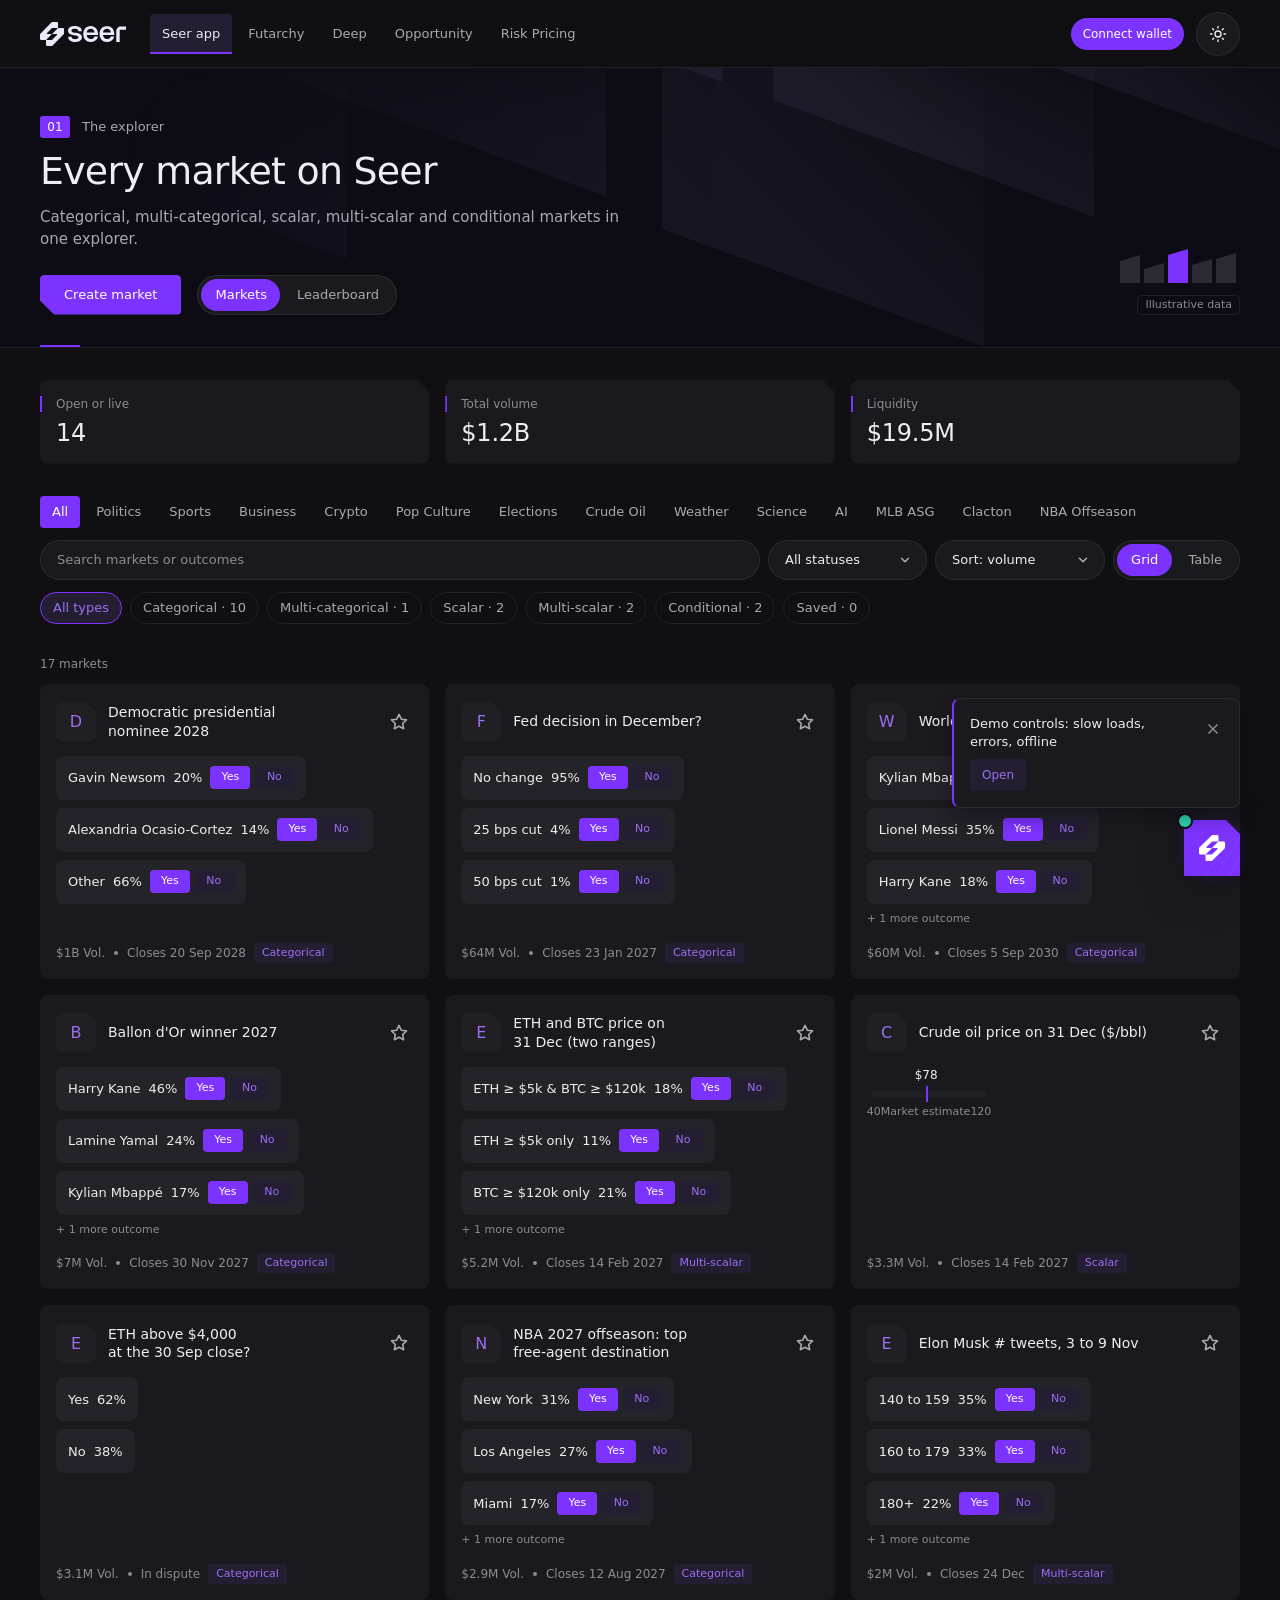
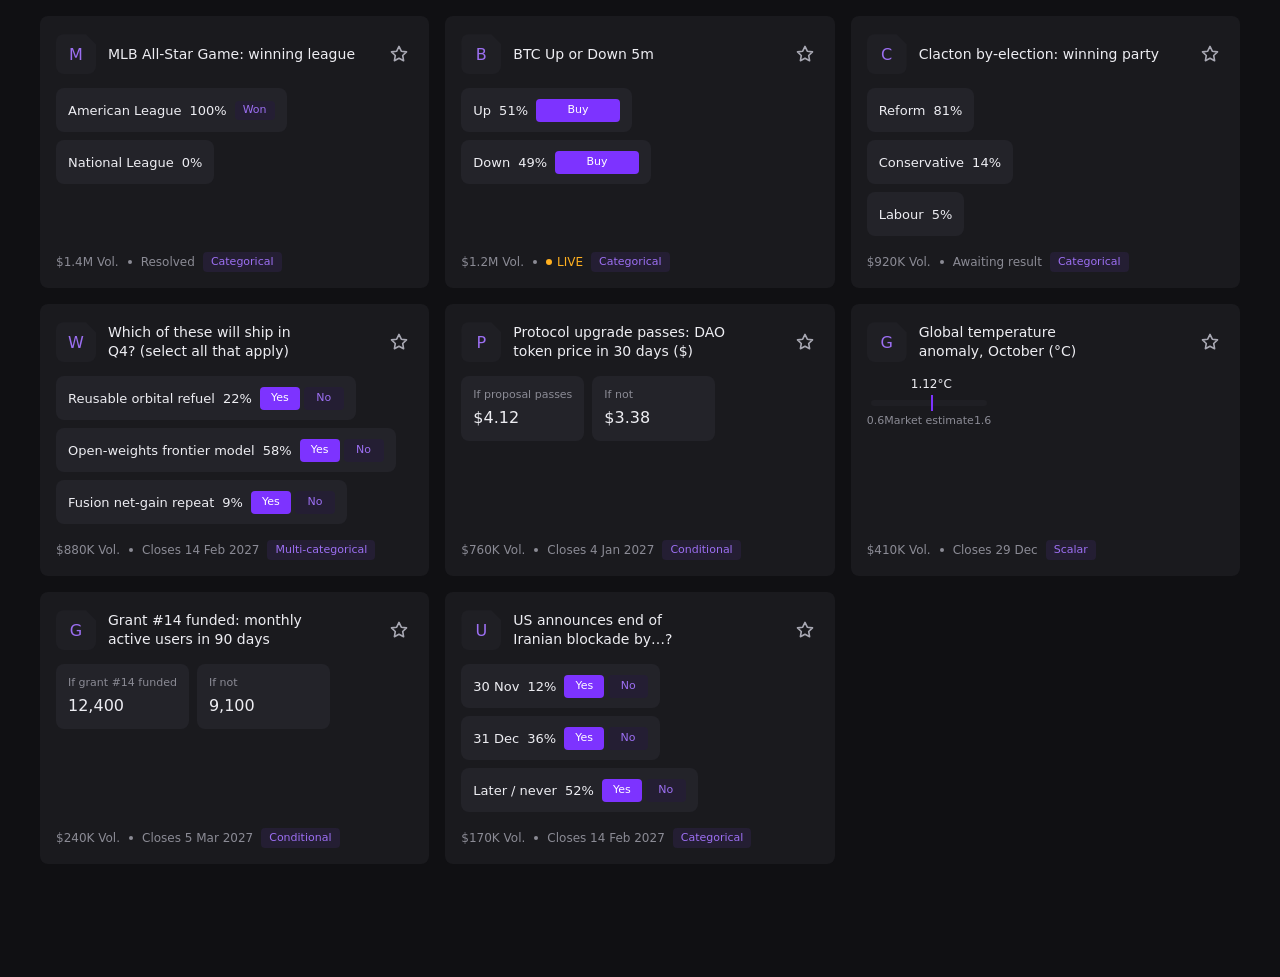
==== commit 23e0f314: "feat: leaderboard view with period switch, sortable table and You row" ====
--- a/app.html
+++ b/app.html
@@ -3,17 +3,19 @@
 <link rel="icon" type="image/svg+xml" href="assets/favicon.svg">
 <script>try{if(localStorage.getItem('seer-theme')==='light')document.documentElement.dataset.theme='light'}catch(e){}</script>
 <link rel="stylesheet" href="css/tokens.css"><link rel="stylesheet" href="css/components.css"><link rel="stylesheet" href="css/shell.css"><link rel="stylesheet" href="css/app.css"><link rel="stylesheet" href="css/wallet.css"><link rel="stylesheet" href="css/motion.css"><link rel="stylesheet" href="css/demo.css"><link rel="stylesheet" href="css/assistant.css">
-<script src="js/spring.js" defer blocking="render"></script><script src="js/motion.js" defer blocking="render"></script><script src="js/shell.js" defer blocking="render"></script><script src="js/util.js" defer blocking="render"></script><script src="js/demo.js" defer blocking="render"></script><script src="js/wallet.js" defer blocking="render"></script><script src="js/markets.js" defer blocking="render"></script><script src="js/app.js" defer blocking="render"></script><script src="js/assistant.js" defer blocking="render"></script></head>
+<script src="js/spring.js" defer blocking="render"></script><script src="js/motion.js" defer blocking="render"></script><script src="js/shell.js" defer blocking="render"></script><script src="js/util.js" defer blocking="render"></script><script src="js/demo.js" defer blocking="render"></script><script src="js/wallet.js" defer blocking="render"></script><script src="js/markets.js" defer blocking="render"></script><script src="js/leaders.js" defer blocking="render"></script><script src="js/app.js" defer blocking="render"></script><script src="js/assistant.js" defer blocking="render"></script></head>
 <body>
 <div id="shell"></div>
 <main id="main">
  <header class="phead"><div class="phead-in">
   <div><p class="kicker"><span class="tag num">01</span>The explorer</p><h1>Every market on Seer</h1>
   <p class="lede">Categorical, multi-categorical, scalar, multi-scalar and conditional markets in one explorer.</p>
-  <p class="phead-act"><button class="btn act" id="create" type="button">Create market</button></p></div>
+  <div class="phead-act pv-act"><button class="btn act" id="create" type="button">Create market</button>
+   <div class="seg" role="group" aria-label="Explorer section"><button id="pv-m" type="button" aria-pressed="true">Markets</button><button id="pv-l" type="button" aria-pressed="false">Leaderboard</button></div></div></div>
   <div class="phead-aside"><span class="badge ghost">Illustrative data</span></div>
  </div></header>
  <div class="wrap">
+  <div id="explorer">
   <section class="kpi top" id="stats" aria-label="Summary"></section>
   <div class="filters">
   <div class="tabs" id="cats" role="group" aria-label="Category"></div>
@@ -28,6 +30,19 @@
   </div>
   <p class="results-line" id="count" aria-live="polite"></p>
   <div id="out"></div>
+  </div>
+  <section id="lb" aria-label="Leaderboard" hidden>
+   <div class="dm-pagebox" id="lb-box" hidden></div>
+   <div id="lb-main">
+    <div class="lb-ctl" id="lb-ctl">
+     <div class="lb-head"><div class="seg" role="group" aria-label="Period" id="lb-per"><button type="button" data-p="week" aria-pressed="true">Week</button><button type="button" data-p="month" aria-pressed="false">Month</button><button type="button" data-p="all" aria-pressed="false">All time</button></div>
+      <p class="results-line" id="lb-count" aria-live="polite"></p></div>
+     <div class="sortbar narrow-only" id="lb-sortbar"></div>
+    </div>
+    <div id="lb-out"></div>
+    <div id="lb-hint"></div>
+   </div>
+  </section>
  </div>
 </main>
 <div id="panel-root"></div>
--- a/css/shell.css
+++ b/css/shell.css
@@ -246,7 +246,19 @@
 .pt-in{display:grid;grid-template-columns:minmax(0,1fr) auto;grid-template-areas:"t x";align-items:center;gap:var(--s-2) var(--s-3)}
 .pt-in.has-k{grid-template-areas:"k x" "t t"}
 .pt-in > .badge{grid-area:k;justify-self:start}
-.pt-in > .btn{grid-area:x;align-self:start}
+.pt-in > .btn,.pt-in > .pt-acts{grid-area:x;align-self:start}
+.pt-acts{display:flex;align-items:center;gap:var(--s-2)}
+.pt-more{width:var(--ctl-sm);padding:0}
+/* the sheet menu: opens below its button inside the bar's own layer, so it moves with the bar's condense and never changes the bar's size */
+.pt-menu{position:relative;display:flex}
+.menu,.menu-tip{position:absolute;top:calc(100% + var(--s-1));right:0;z-index:5}
+.menu{display:grid;min-width:min(176px,calc(100vw - 2 * var(--s-4)));max-width:calc(100vw - 2 * var(--s-4));padding:var(--s-1);background:var(--card);border:1px solid var(--line);border-radius:var(--r-card);box-shadow:0 10px 24px -14px rgba(0,0,0,.6)}
+:root[data-theme=light] .menu{box-shadow:0 10px 24px -14px rgba(23,23,28,.35)}
+.menu[hidden],.menu-tip[hidden]{display:none}
+.menu-i{display:flex;align-items:center;min-height:var(--tap);padding:0 var(--s-3);border:0;border-radius:var(--r-chip);background:none;color:var(--text);font:inherit;font-size:var(--fs-body);text-align:left;cursor:pointer;white-space:nowrap}
+.menu-i:focus-visible{outline-offset:-2px}
+@media (hover:hover){.menu-i:hover{background:var(--surface)}}
+.menu-tip{padding:var(--s-1) var(--s-3);background:var(--violet-soft);color:var(--violet-text);border-radius:var(--r-chip);font-size:var(--fs-meta);white-space:nowrap;pointer-events:none}
 .pt-in > .pt-title{grid-area:t;min-width:0;overflow-wrap:anywhere}
 .pt-in:not(.has-k) > .pt-title{align-self:center}
 
--- a/css/app.css
+++ b/css/app.css
@@ -17,7 +17,17 @@
 /* the 14 category tabs need about 1092px on one row; below that they become the select instead of wrapping an orphan */
 @container (max-width:1099px){.tabs{display:none}.cat-m{display:block}.sel-wrap:has(> .cat-m){display:inline-grid}}
 
-/* market cards */
+/* market cards: a cell holds the card button and, beside it, the star (a button cannot hold a button, and a press on the star must not open the market) */
+.mcell{position:relative;display:grid;min-width:0}
+.mcell .q{padding-right:calc(28px + var(--s-3))}
+/* the star toggle: 28px drawn, 44px to press (as the chips do); outline when saved is off, filled and violet when it is on */
+.star{position:relative;display:inline-grid;place-items:center;flex:none;width:28px;height:28px;padding:0;border:0;border-radius:var(--r-chip);background:none;color:var(--text-2);cursor:pointer}
+.star svg{fill:none;stroke:currentColor}
+.star[aria-pressed=true]{color:var(--violet-text)}
+.star[aria-pressed=true] svg{fill:currentColor}
+.star::after{content:"";position:absolute;left:50%;top:50%;width:var(--tap);height:var(--tap);transform:translate(-50%,-50%)}
+@media (hover:hover){.star:hover{color:var(--text)}.star[aria-pressed=true]:hover{color:var(--violet-text)}}
+.mcell > .star{position:absolute;top:calc(var(--s-4) + 8px);right:var(--s-4);z-index:1}
 .mgrid{position:relative;display:grid;grid-template-columns:repeat(auto-fill,minmax(min(100%,300px),1fr));gap:var(--gap-panel)}/* positioned: a card that leaves fades out in place (js/motion.js) */
 .mcard{background:var(--card);border-radius:var(--r-card);padding:var(--s-4);text-align:left;border:0;color:inherit;font:inherit;cursor:pointer;display:flex;flex-direction:column;gap:var(--s-2);min-height:216px;box-shadow:0 0 0 1px transparent}
 /* hover lift, press and tilt are springs in js/motion.js; the ring and shadow stay here */
@@ -60,6 +70,9 @@
 .rules{padding:var(--s-4)}
 .rules > summary{cursor:pointer;display:flex;align-items:center;min-height:var(--tap);font-size:var(--fs-h3);font-weight:500;line-height:var(--lh-snug)}
 .rules[open] > summary{margin-bottom:var(--s-2)}
+.rules > summary::after{content:"";margin-left:auto;flex:none;width:12px;height:12px;background:var(--chev) center/12px 12px no-repeat;transition:transform var(--spring-snappy-t,.3s) var(--spring-snappy,ease)}/* the native marker is gone with display:flex, so the section shows that it opens */
+.rules[open] > summary::after{transform:rotate(180deg)}
+@media (prefers-reduced-motion:reduce){.rules > summary::after{transition:none}}
 .rules > .note{margin-top:var(--s-3)}
 .rules .rules-addr dd{display:flex;align-items:center;justify-content:flex-end;gap:var(--s-2)}
 .olist{display:grid;gap:var(--s-2)}
@@ -72,6 +85,30 @@
 .spark{width:100%;height:64px;display:block;margin-top:var(--s-2);overflow:visible}
 .mcard.static{cursor:default;min-height:0;box-shadow:none}
 
+/* ================================ LEADERBOARD ================================
+   The switch sits in the page head beside Create market. The table is the shared .tbl.tall.rtbl: a table from 1101px with its header
+   stuck under the page header, cut-corner cards below it (shell.css), with the column sort moved to the "Sort by" bar. */
+.pv-act{display:flex;flex-wrap:wrap;align-items:center;gap:var(--s-3) var(--s-4)}
+.lb-ctl{display:grid;gap:var(--s-3);margin-bottom:var(--gap-block)}
+.lb-ctl .sortbar{margin:0}
+.lb-head{display:flex;flex-wrap:wrap;align-items:center;justify-content:space-between;gap:var(--s-2) var(--s-4)}
+.lb-head .results-line{margin:0}
+#lb-count:focus{outline:none}
+.lb-tbl td.c-tr .badge{margin-right:var(--s-1);vertical-align:1px}
+.lb-tbl th.r button{text-align:right}
+#lb-hint:not(:empty){margin-top:var(--s-4)}
+@media (min-width:1101px){.lb-tbl th:first-child,.lb-tbl td:first-child{width:96px}}
+/* up to 1100px: rank, trader and profit on the first line, then volume, markets and win rate with their labels above */
+@media (max-width:1100px){
+  .lb-tbl tr{grid-template-columns:auto minmax(0,1fr) minmax(0,1fr) auto;grid-template-areas:"rk tr tr pf" "vo vo mk wr";align-items:start}
+  .lb-tbl td[data-label]::before{display:block;margin:0 0 2px}
+  .lb-tbl .c-rk{grid-area:rk;line-height:20px}.lb-tbl .c-rk::before{content:"#"}
+  .lb-tbl .c-tr{grid-area:tr;line-height:20px;overflow-wrap:anywhere}
+  .lb-tbl .c-pf{grid-area:pf;text-align:right;white-space:nowrap;line-height:20px;font-size:var(--fs-ui);font-weight:500}
+  .lb-tbl .c-vo{grid-area:vo;text-align:left}.lb-tbl .c-mk{grid-area:mk;text-align:left}.lb-tbl .c-wr{grid-area:wr;text-align:right}
+  .lb-tbl .c-wr::before{text-align:right}
+}
+
 /* ================================ TABLET (601 to 1100px) ================================ */
 @media (max-width:1100px){
   /* the 14 category tabs become a select; the toolbar is search over one row of four equal controls */
@@ -83,7 +120,8 @@
   .toolbar select.field,.toolbar .sel-wrap{width:100%}
   .toolbar .seg button{flex:1}
   /* table view: one card per market, two columns where they fit (shared card rules in shell.css) */
-  .app-tbl tr{grid-template-columns:repeat(3,minmax(0,1fr));grid-template-areas:"ty ty st" "q q q" "lo lo lo" "vo li cl"}
+  .app-tbl tr{grid-template-columns:repeat(3,minmax(0,1fr)) auto;grid-template-areas:"ty ty st sv" "q q q q" "lo lo lo lo" "vo li cl cl"}
+  .app-tbl .c-sv{grid-area:sv;align-self:center;text-align:right}
   .app-tbl td[data-label]::before{display:block;margin:0 0 2px}
   .app-tbl .c-q{grid-area:q;max-width:none;min-width:0;font-size:var(--fs-ui);line-height:var(--lh-snug)}
   .app-tbl .c-ty{grid-area:ty;align-self:center}
--- a/css/wallet.css
+++ b/css/wallet.css
@@ -93,7 +93,12 @@
 .wl-act-t{grid-area:t;display:flex;align-items:center;gap:var(--s-2);flex-wrap:wrap}
 .wl-act-t b{font-weight:500;font-size:var(--fs-body)}
 .wl-act-a{grid-area:a;font-size:var(--fs-body);text-align:right}
-.wl-act-m{grid-area:m;color:var(--text-2);font-size:var(--fs-meta);display:-webkit-box;-webkit-box-orient:vertical;-webkit-line-clamp:2;overflow:hidden}
+.wl-act-m{grid-area:m;color:var(--text-2);font-size:var(--fs-meta);display:-webkit-box;-webkit-box-orient:vertical;-webkit-line-clamp:2;overflow:hidden;overflow-wrap:anywhere}
+.wl-act-t b{min-width:0;overflow-wrap:anywhere}
+.wl-more{margin-top:var(--s-3)}
+.wl-rew{display:flex;align-items:center;justify-content:space-between;gap:var(--s-3);min-height:var(--tap);background:var(--card);border-radius:var(--r-card);padding:var(--s-2) var(--s-4)}
+.wl-rew b{font-weight:500;font-size:var(--fs-body)}
+.wl-rew .wl-link{font-size:var(--fs-body)}
 .wl-st{font-size:var(--fs-cap);line-height:16px;padding:0 6px;border-radius:var(--r-chip)}
 .wl-st.ok{background:color-mix(in srgb,var(--pos) 16%,transparent);color:var(--pos)}
 .wl-st.no{background:color-mix(in srgb,var(--neg) 16%,transparent);color:var(--neg)}
--- a/css/demo.css
+++ b/css/demo.css
@@ -171,6 +171,25 @@
 @media (max-width:340px){html.dm-is-offline{--dm-lift:86px}}
 @media (min-width:1101px){.dm-toast{max-width:420px}}
 
+/* =================================================================================================
+   CONCEPT NOTE (U.concept in js/util.js): a control of the live product that this concept does not build says so here. Cut-corner block
+   in the offline bar's language, above sheets, one at a time. Up to 760px a sheet that is open is lifted by the note's height (--cn-h),
+   so the note sits below the sheet; from 761px the note stays left of the side sheet.
+   ================================================================================================= */
+.concept-note{position:fixed;left:var(--dm-gut-l);right:var(--dm-gut-r);bottom:calc(max(var(--s-3),env(safe-area-inset-bottom)) + var(--dm-lift,0px));z-index:60;
+  display:flex;align-items:flex-start;gap:var(--s-2);max-width:420px;padding:var(--s-3) var(--s-2) var(--s-3) var(--s-4);
+  background:var(--surface);color:var(--text);box-shadow:inset 0 0 0 1px var(--line),inset 3px 0 0 var(--violet);
+  clip-path:polygon(0 0,calc(100% - var(--cut,12px)) 0,100% var(--cut,12px),100% 100%,0 100%);
+  font-size:var(--fs-meta);line-height:var(--lh-snug);transition:opacity var(--dur-2,.2s) var(--ease-standard,ease),translate var(--dur-2,.2s) var(--ease-standard,ease)}
+.concept-note .cn-t{flex:1 1 auto;min-width:0;padding-top:var(--s-2);padding-bottom:var(--s-2);overflow-wrap:anywhere}
+.concept-note .cn-x{flex:none;width:var(--ctl-sm);padding:0}
+.concept-note.is-out{opacity:0;translate:0 6px}
+@media (prefers-reduced-motion:no-preference){.concept-note{animation:dm-rise var(--dur-3,.32s) var(--ease-decel,ease) both}}
+@media (min-width:761px){.concept-note{max-width:min(420px,calc(100vw - 440px - var(--dm-gut-l) - var(--s-4)))}}
+@media (max-width:760px){html.cn-on .panel{bottom:var(--cn-h,0px)}}
+@media (max-width:600px){html.cn-on .panel{max-height:calc(100dvh - max(48px,env(safe-area-inset-top) + 16px) - var(--cn-h,0px))}}
+@media (forced-colors:active){.concept-note{border:1px solid CanvasText}}
+
 /* the tool pages end with room for the assistant ball, so the last row or button is never under it */
 #main > .page,#main > .wrap{padding-bottom:calc(var(--s-8) + 48px)}
 @media (max-width:600px){#main > .page,#main > .wrap{padding-bottom:calc(var(--s-7) + 56px)}}
--- a/css/assistant.css
+++ b/css/assistant.css
@@ -43,6 +43,22 @@
 .as-ball.is-demo .as-dot-t{display:block}
 @media (prefers-reduced-motion:no-preference){.as-ball.is-demo .as-dot{animation:as-pop var(--spring-snappy-t,.31s) var(--spring-snappy,ease) both}}
 @keyframes as-pop{from{transform:scale(.6);opacity:0}}
+
+/* the first-visit callout above the ball: a card with the line, a Close icon and Open; one column of text at every width, 44px targets */
+.as-hint{position:fixed;right:var(--as-r);bottom:calc(var(--as-b) + var(--as-size) + var(--s-3) + var(--dm-lift,0px));z-index:30;box-sizing:border-box;width:min(288px,calc(100vw - var(--as-l) - var(--as-r)));
+  display:grid;grid-template-columns:minmax(0,1fr) auto;align-items:start;gap:var(--s-2);padding:var(--s-2) var(--s-1) var(--s-4) var(--s-4);background:var(--card);border:1px solid var(--line);border-left:2px solid var(--violet);border-radius:var(--r-card);
+  box-shadow:0 10px 18px rgba(8,6,16,.35);opacity:0;visibility:hidden;transform:translateY(8px);
+  transition:transform var(--spring-gentle-t,.58s) var(--spring-gentle,ease),opacity var(--dur-2,.2s) var(--ease-standard,ease),visibility 0s linear var(--dur-2,.2s),bottom var(--dur-3,.32s) var(--ease-standard,ease)}
+:root[data-theme=light] .as-hint{box-shadow:0 10px 16px rgba(60,30,120,.18)}
+.as-hint.m-in{opacity:1;visibility:visible;transform:none;transition-delay:0s}
+.as-hint.m-in.as-away{opacity:0;visibility:hidden;pointer-events:none;transform:translateY(8px);transition:transform var(--dur-2,.2s) var(--ease-accel,ease),opacity var(--dur-1,.12s) var(--ease-accel,ease),visibility 0s linear var(--dur-2,.2s)}
+.as-hint-t{grid-column:1;grid-row:1;margin:0;padding-top:var(--s-2);font-size:var(--fs-body);line-height:var(--lh-snug);overflow-wrap:anywhere}
+.as-hint-x{grid-column:2;grid-row:1;width:44px;height:44px;padding:0;border:0;background:none;color:var(--muted);cursor:pointer;display:grid;place-items:center;border-radius:50%}
+@media (hover:hover){.as-hint-x:hover{color:var(--text)}}
+.as-hint-x:focus-visible{outline:2px solid var(--violet-text);outline-offset:-4px}
+.as-hint-go{grid-column:1 / -1;grid-row:2;justify-self:start}
+@media (prefers-reduced-motion:reduce){.as-hint,.as-hint.m-in.as-away{transition:none!important}}
+@media (forced-colors:active){.as-hint{border-color:CanvasText}}
 
 /* the landing ends with room for the ball, so the last footer link is never under it */
 .home .foot{padding-bottom:max(calc(var(--s-6) + 64px),env(safe-area-inset-bottom))}
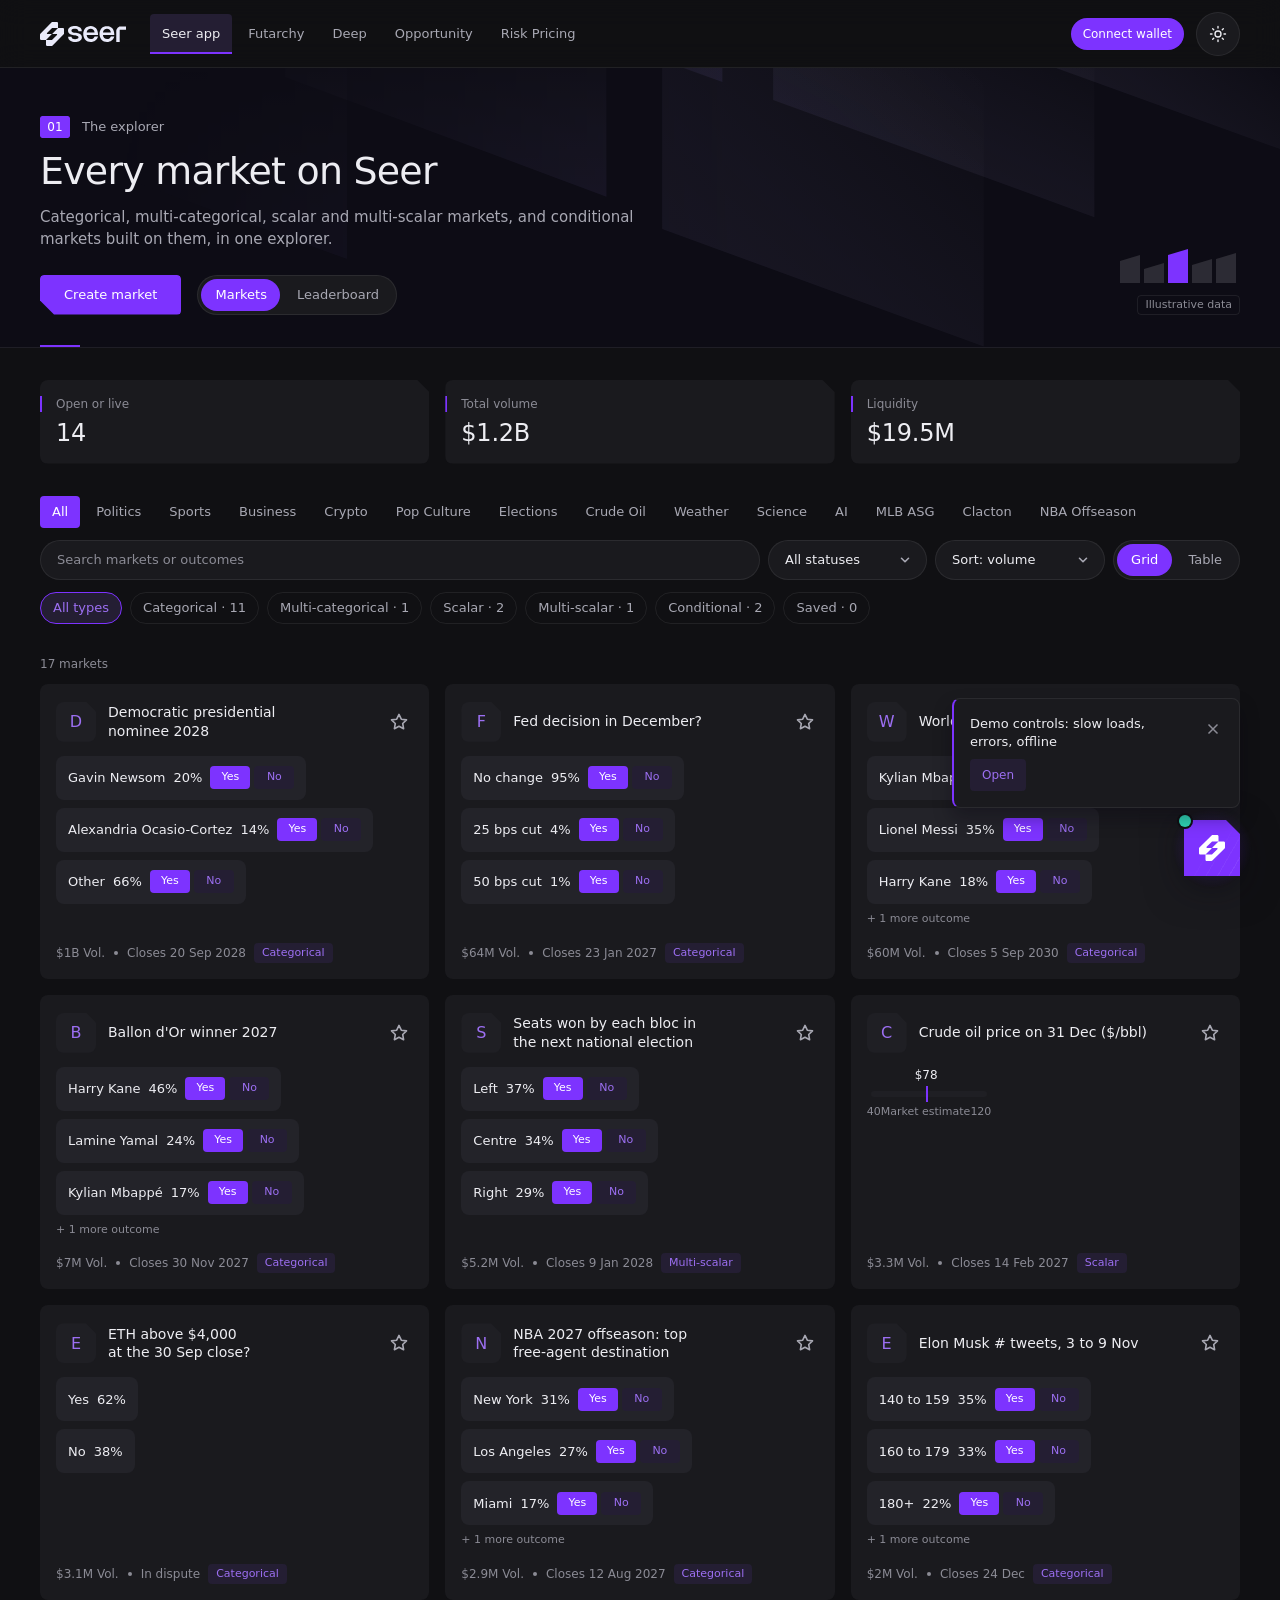
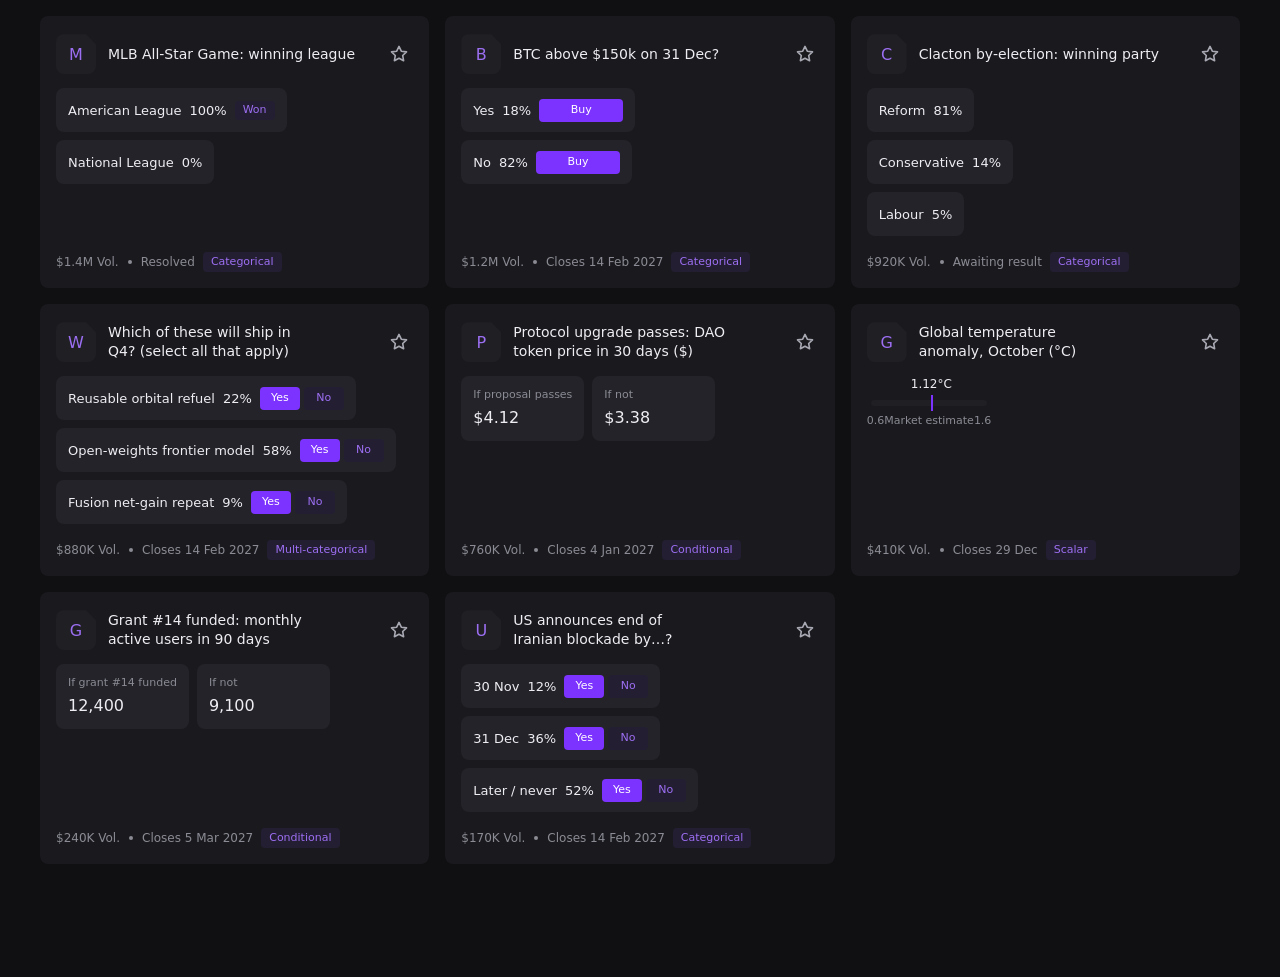
==== commit e8da8b2b: "fix: collateral is sDAI, invalid and conditional wording, four market types, categorical samples" ====
--- a/app.html
+++ b/app.html
@@ -9,7 +9,7 @@
 <main id="main">
  <header class="phead"><div class="phead-in">
   <div><p class="kicker"><span class="tag num">01</span>The explorer</p><h1>Every market on Seer</h1>
-  <p class="lede">Categorical, multi-categorical, scalar, multi-scalar and conditional markets in one explorer.</p>
+  <p class="lede">Categorical, multi-categorical, scalar and multi-scalar markets, and conditional markets built on them, in one explorer.</p>
   <div class="phead-act pv-act"><button class="btn act" id="create" type="button">Create market</button>
    <div class="seg" role="group" aria-label="Explorer section"><button id="pv-m" type="button" aria-pressed="true">Markets</button><button id="pv-l" type="button" aria-pressed="false">Leaderboard</button></div></div></div>
   <div class="phead-aside"><span class="badge ghost">Illustrative data</span></div>
@@ -20,7 +20,7 @@
   <div class="filters">
   <div class="tabs" id="cats" role="group" aria-label="Category"></div>
   <div class="toolbar">
-    <input class="field search" id="q" type="search" placeholder="Search markets or outcomes" aria-label="Search markets">
+    <input class="field search" id="q" type="search" placeholder="Search markets or outcomes" aria-label="Search markets" aria-keyshortcuts="/">
     <select class="field cat-m" id="cat-m" aria-label="Category"></select>
     <select class="field" id="status" aria-label="Status"><option value="">All statuses</option><option>Open</option><option>Live</option><option>Awaiting result</option><option>In dispute</option><option>Resolved</option></select>
     <select class="field" id="sort" aria-label="Sort by"><option value="vol">Sort: volume</option><option value="liq">Sort: liquidity</option><option value="name">Sort: title, A to Z</option></select>
--- a/css/components.css
+++ b/css/components.css
@@ -14,3 +14,7 @@
 nav.shell{display:flex;align-items:center;gap:24px;padding:20px 40px}
 nav.shell a{color:var(--text-2);text-decoration:none}nav.shell a[aria-current]{color:var(--text)}
 @media(max-width:640px){nav.shell{padding:16px;flex-wrap:wrap;gap:12px}}
+/* a chart key: line style swatches with their names */
+.legend{display:flex;gap:var(--s-4);flex-wrap:wrap;margin:var(--s-3) 0 var(--s-2)}
+.legend span{display:flex;align-items:center;gap:var(--s-2);font-size:var(--fs-meta);color:var(--text-2);min-width:0;overflow-wrap:anywhere}
+.sw{width:24px;height:0;border-top:3px solid}
--- a/css/shell.css
+++ b/css/shell.css
@@ -74,7 +74,11 @@
 .kicker{display:flex;align-items:center;gap:var(--s-3);color:var(--text-2);font-size:var(--fs-body);margin:0 0 var(--s-3)}
 .tag{display:inline-grid;place-items:center;min-width:30px;height:22px;padding:0 6px;background:var(--violet);color:#fff;font-size:var(--fs-meta);border-radius:2px}
 .phead-aside{display:flex;flex-direction:column;align-items:flex-end;gap:var(--s-3);flex:none}
-.ph-glyph{display:block;width:120px;height:40px;color:var(--text-2)}
+.ph-glyph{display:block;width:120px;height:40px;color:var(--text-2);overflow:visible}
+.ph-glyph *{transform-box:fill-box}
+/* the mark replays its entrance: a plain button with a 44px hit area that adds no layout */
+.ph-glyph-btn{position:relative;display:block;flex:none;padding:0;margin:0;border:0;background:none;color:inherit;font:inherit;cursor:pointer;-webkit-tap-highlight-color:transparent}
+.ph-glyph-btn::after{content:"";position:absolute;inset:-8px}
 .ph-glyph .g-v{fill:var(--violet)}
 .ph-glyph .g-s{fill:color-mix(in srgb,var(--text) 14%,transparent)}
 .ph-glyph .g-ln{fill:none;stroke:var(--text-2);stroke-width:1.5}
--- a/css/app.css
+++ b/css/app.css
@@ -82,6 +82,7 @@
 .panel .ticket{background:var(--card);border-radius:var(--r-card);padding:var(--s-4)}
 .spark-box{background:var(--card);border-radius:var(--r-card);padding:var(--s-3) var(--s-4)}
 .spark-head{display:flex;justify-content:space-between;gap:var(--s-2);color:var(--muted);font-size:var(--fs-cap)}
+.spark-box .legend{margin:var(--s-2) 0 0}
 .spark{width:100%;height:64px;display:block;margin-top:var(--s-2);overflow:visible}
 .mcard.static{cursor:default;min-height:0;box-shadow:none}
 
--- a/css/motion.css
+++ b/css/motion.css
@@ -5,7 +5,8 @@
    Everything here is enhancement: content is visible without it, and every JS-driven state degrades to the
    final state. Only transform, opacity, clip-path and mask are animated, with these deliberate exceptions:
    colour cross-fades on state changes, the sliding indicator's width (a childless absolute box), the
-   row-hover sweep (background-size), value-change washes (background-color), and the focus-ring follower. */
+   row-hover sweep (background-size), value-change washes (background-color), the focus-ring follower, and
+   stroke-dashoffset on the solid lines of the page-head glyph. */
 
 /* =================================================================================================
    TOKENS
@@ -180,7 +181,9 @@
 @keyframes m-wash2{from{background-color:var(--violet-soft);box-shadow:0 0 0 3px var(--violet-soft)}to{background-color:transparent;box-shadow:0 0 0 3px transparent}}
 @keyframes m-pulse{0%,100%{opacity:1;transform:scale(1)}50%{opacity:.4;transform:scale(.75)}}
 @keyframes m-glow{0%,100%{opacity:1}50%{opacity:.78}}
-@keyframes m-breathe{0%,100%{opacity:1}50%{opacity:.84}}
+/* one light sweep across the slabs every 14s: 1.2s along the cut angle (about 20deg), then rest */
+@keyframes m-sweep{0%{opacity:0;transform:translate(-360px,-132px);animation-timing-function:var(--ease-standard)}
+  2.5%{opacity:1}6%{opacity:1}8.6%,100%{opacity:0;transform:translate(1440px,528px)}}
 @keyframes m-idle{0%,100%{rotate:1 .6 0 0deg}38%{rotate:1 .5 0 1.1deg}70%{rotate:.4 1 0 -.9deg}}
 @keyframes shimmer{0%,100%{opacity:1}50%{opacity:.6}}
 @keyframes m-ring{from{opacity:.7;transform:scale(1)}to{opacity:0;transform:scale(2.8)}}
@@ -211,13 +214,13 @@
   :root:not(.m-hero-seen) .hero h1 .ln + .ln > span{animation-delay:230ms}
   :root:not(.m-hero-seen) .hero-sub{animation:m-rise var(--dur-4) var(--ease-decel) 420ms backwards}
   :root:not(.m-hero-seen) .hero-cta{animation:m-rise var(--dur-4) var(--ease-decel) 500ms backwards}
-  /* return visits in the same session: a short settle instead of the full sequence */
+  /* arriving by link or Back/forward in the same session: a short settle instead of the full sequence (a reload plays the full one) */
   .m-hero-seen .home .hero-body,.m-hero-seen .home .slab-set{animation:m-fade var(--dur-3) var(--ease-standard) backwards}
 
   /* ambient life: slow, small, phase-offset; paused offscreen (.m-off from JS) and in hidden tabs (html.m-hidden).
      The idle tilt sits on the stack wrapper, so it never competes with the springs that move the cards. */
   .home .dots .on{animation:shimmer 7s ease-in-out infinite;animation-delay:calc(1.6s + var(--i) * 110ms)}
-  .home .slabs{animation:m-breathe 14s ease-in-out 1.2s infinite}
+  .home .slab-sweep{animation:m-sweep 14s linear 2.4s infinite}
   .home .hero-cards{animation:m-idle 13s ease-in-out 1.5s infinite}
   .home .mbar i{animation:m-glow 5s ease-in-out 2.4s infinite}
   .m-hero-seen .home .mbar i{animation-delay:1s}
@@ -227,7 +230,7 @@
    settling onto the protocol base. Compositor-driven where supported; JS fallback otherwise. */
 @supports (animation-timeline:view()){
   @media (prefers-reduced-motion:no-preference) and (min-width:961px){
-    .home .slabs{animation:m-par-slab linear both,m-breathe 14s ease-in-out 1.2s infinite;animation-timeline:scroll(root block),auto;animation-range:0 100vh,normal}
+    .home .slabs{animation:m-par-slab linear both;animation-timeline:scroll(root block);animation-range:0 100vh}
     .home .hero-cards{animation:m-par-cards linear both,m-idle 13s ease-in-out 1.5s infinite;animation-timeline:scroll(root block),auto;animation-range:0 100vh,normal}
     /* the fan follows whichever card is behind: --hc-b is 1 behind and 0 in front (a spring in js/home.js mid-swap) */
     .home .hcard{animation:hc-fan linear both;animation-timeline:scroll(root block);animation-range:0 100vh;
@@ -271,6 +274,39 @@
   .ph-slabs path:nth-child(n+6){animation-delay:180ms}
   .phead .tag{-webkit-mask:var(--m-wipe-g) 0 0/300% 300% no-repeat;mask:var(--m-wipe-g) 0 0/300% 300% no-repeat;animation:m-wipe var(--dur-4) var(--ease-decel) 120ms both}
   .phead .btn.act::before{-webkit-mask:var(--m-wipe-g) 0 0/300% 300% no-repeat;mask:var(--m-wipe-g) 0 0/300% 300% no-repeat;animation:m-wipe var(--dur-4) var(--ease-decel) 300ms both}
+}
+
+/* ---------- page-head glyph: the entrance (m-gin) 340ms into the head sequence, a ping (m-gping) at rest ----------
+   Parts are drawn with transform, opacity, stroke-dashoffset (solid strokes, in pathLength units) or a clip. js/motion.js
+   adds and removes the two classes; without them the glyph is the plain drawing. */
+@keyframes m-g-up{from{transform:scaleY(.05);opacity:.3}}
+@keyframes m-g-draw{from{stroke-dashoffset:100}}
+@keyframes m-g-clip{from{clip-path:inset(-4px 100% -4px -4px)}}
+@keyframes m-g-pop{from{transform:scale(0);opacity:0}}
+@keyframes m-g-wipe{from{transform:scaleX(0)}}
+@keyframes m-g-lift{0%,100%{transform:scaleY(1)}35%{transform:scaleY(1.1)}}
+@keyframes m-g-pulse{0%,100%{transform:scale(1)}40%{transform:scale(1.45)}}
+@keyframes m-g-wave{0%,100%{opacity:1}45%{opacity:.35}}
+@keyframes m-g-edge{0%,100%{transform:scaleX(1)}40%{transform:scaleX(var(--m-g-x,1.12))}}
+@media (prefers-reduced-motion:no-preference){
+  .ph-glyph{--m-g0:340ms}
+  .m-gin .a-bar{transform-origin:50% 100%;animation:m-g-up var(--dur-4) var(--ease-decel) calc(var(--m-g0) + var(--i) * 60ms) backwards}
+  .m-gin .f-line{stroke-dasharray:100;animation:m-g-draw 300ms var(--ease-decel) var(--m-g0) backwards}
+  .m-gin .f-br{animation-duration:400ms;animation-delay:calc(var(--m-g0) + 260ms)}
+  .m-gin .f-clip{animation:m-g-clip 400ms var(--ease-decel) calc(var(--m-g0) + 260ms) backwards}
+  .m-gin .f-node{transform-origin:center;animation:m-g-pop var(--dur-3) var(--spring-snappy) calc(var(--m-g0) + 240ms) backwards}
+  .m-gin .f-dot{transform-origin:center;animation:m-g-pop 300ms var(--spring-snappy) calc(var(--m-g0) + 580ms) backwards}
+  .m-gin .f-dot2{animation-delay:calc(var(--m-g0) + 620ms)}
+  .m-gin .d-dot{transform-origin:center;animation:m-g-pop 340ms var(--spring-snappy) calc(var(--m-g0) + var(--c) * 30ms + var(--r) * 15ms) backwards}
+  .m-gin .o-bar{transform-origin:0 50%;animation:m-g-wipe var(--dur-4) var(--ease-decel) calc(var(--m-g0) + var(--i) * 90ms) backwards}
+  .m-gin .o-mark{transform-origin:center;animation:m-g-pop 300ms var(--spring-snappy) calc(var(--m-g0) + 480ms + var(--i) * 90ms) backwards}
+  .m-gin .r-bar{transform-origin:0 50%;animation:m-g-wipe var(--dur-4) var(--ease-decel) calc(var(--m-g0) + var(--i) * 70ms) backwards}
+
+  .m-gping .a-v{transform-origin:50% 100%;animation:m-g-lift 900ms var(--spring-snappy)}
+  .m-gping .f-end{transform-origin:center;animation:m-g-pulse 900ms var(--ease-standard)}
+  .m-gping .d-dot{animation:m-g-wave 450ms ease-in-out calc(var(--c) * 40ms)}
+  .m-gping .o-v{transform-origin:0 50%;animation:m-g-edge 900ms var(--spring-snappy)}
+  .m-gping .r-v{--m-g-x:1.05;transform-origin:0 50%;animation:m-g-edge 900ms var(--spring-snappy)}
 }
 
 /* ---------- reveal (state added by JS only; print and no-JS never see it) ---------- */
@@ -461,8 +497,8 @@
 html.m-vt-theme::view-transition-new(m-theme-toggle){animation:none;mix-blend-mode:normal}
 
 /* ---------- pause: ambient loops stop offscreen (.m-off set by an IntersectionObserver) and in hidden tabs ---------- */
-.m-off .dots .on,.m-off.dots .on,.m-off .slabs,.m-off .hero-cards,.m-off .mbar i,.m-off .status-live::before,.m-off.status-live::before,
-html.m-hidden .dots .on,html.m-hidden .slabs,html.m-hidden .hero-cards,html.m-hidden .mbar i,html.m-hidden .status-live::before,html.m-hidden .c-st::before{animation-play-state:paused}
+.m-off .dots .on,.m-off.dots .on,.m-off .slabs,.m-off .slab-sweep,.m-off .hero-cards,.m-off .mbar i,.m-off .status-live::before,.m-off.status-live::before,
+html.m-hidden .dots .on,html.m-hidden .slabs,html.m-hidden .slab-sweep,html.m-hidden .hero-cards,html.m-hidden .mbar i,html.m-hidden .status-live::before,html.m-hidden .c-st::before{animation-play-state:paused}
 
 /* ---------- reduced motion: every state change is instant (JS skips its animations too) ---------- */
 @media (prefers-reduced-motion:reduce){
--- a/css/demo.css
+++ b/css/demo.css
@@ -227,4 +227,4 @@
 .panel-c > .dm-state{background:none;padding:var(--s-3) 0 0}
 /* a section a page state hides stays hidden whatever its own display (the KPI grid, the filter bar) */
 #main [hidden]{display:none!important}
-#list > .dm-skel > .list-label{grid-column:1/-1}
+#list > .dm-skel > :is(.list-label,:first-child){grid-column:1/-1}
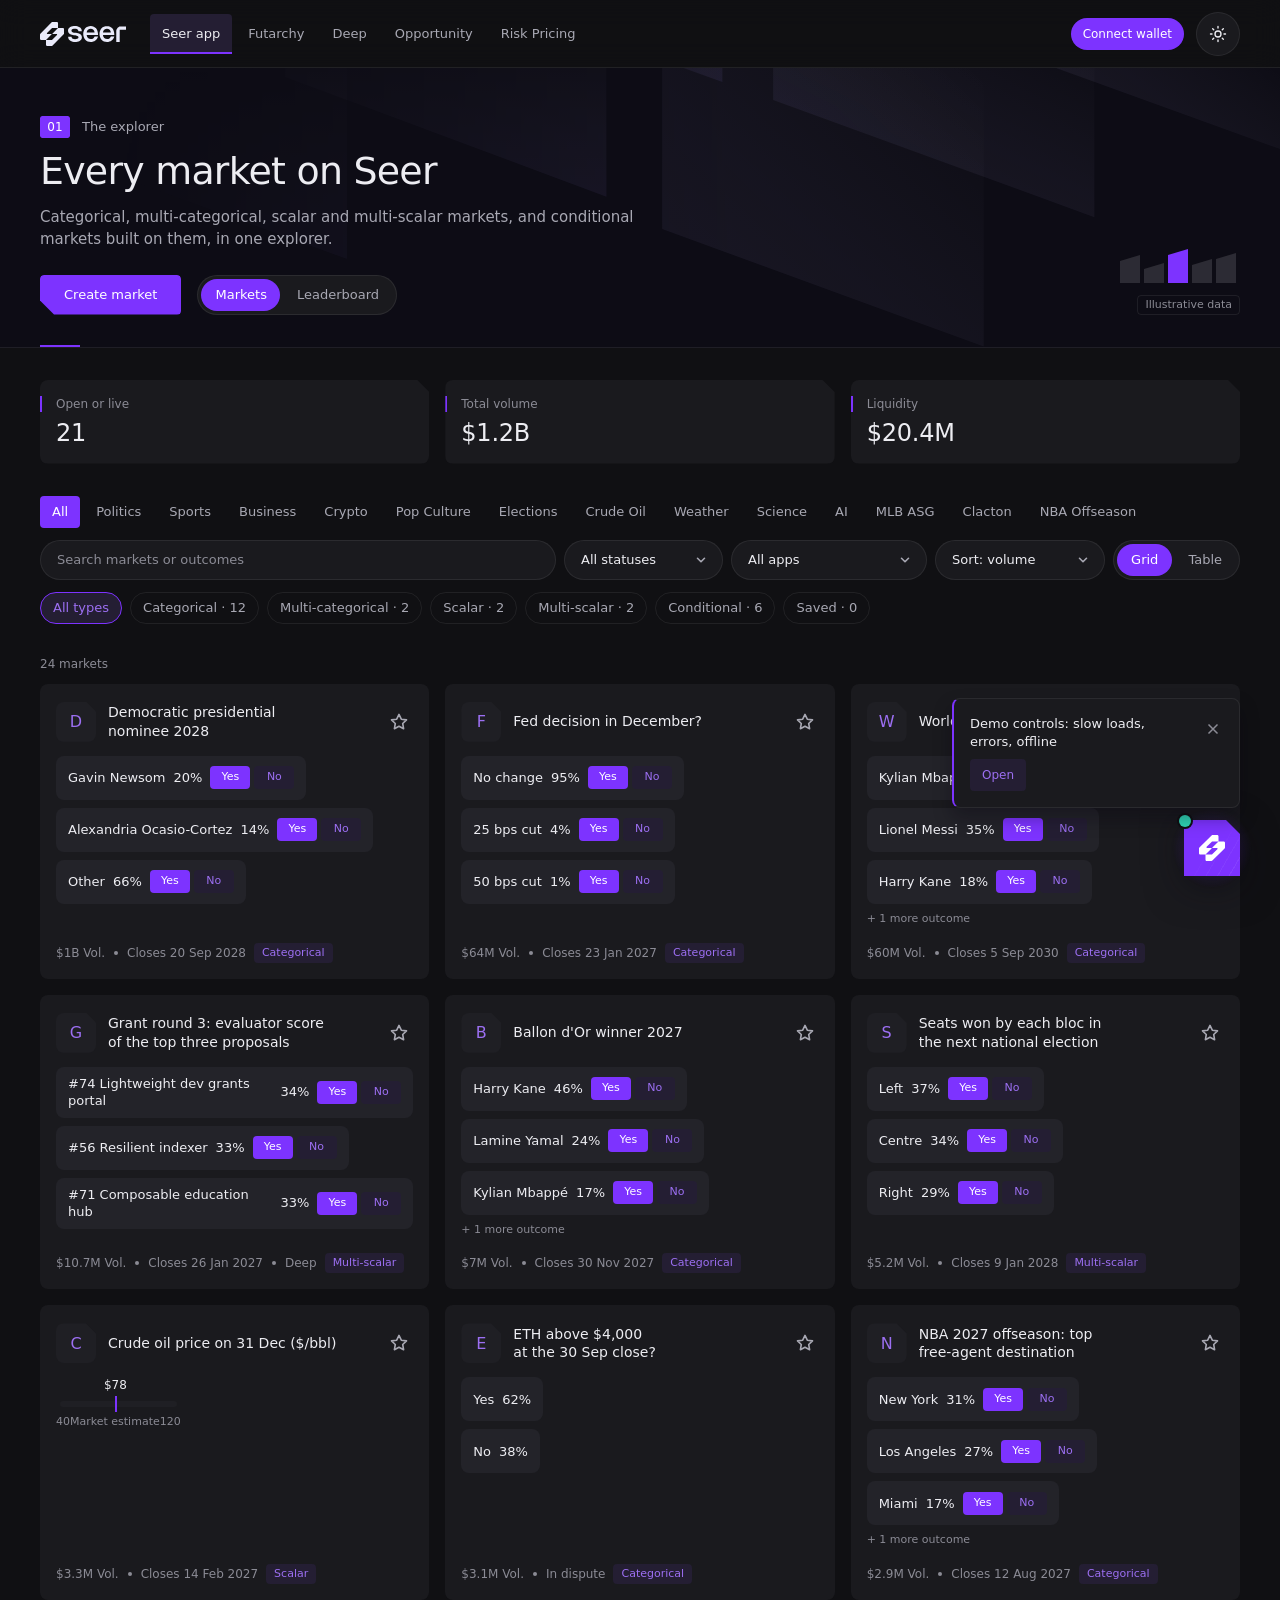
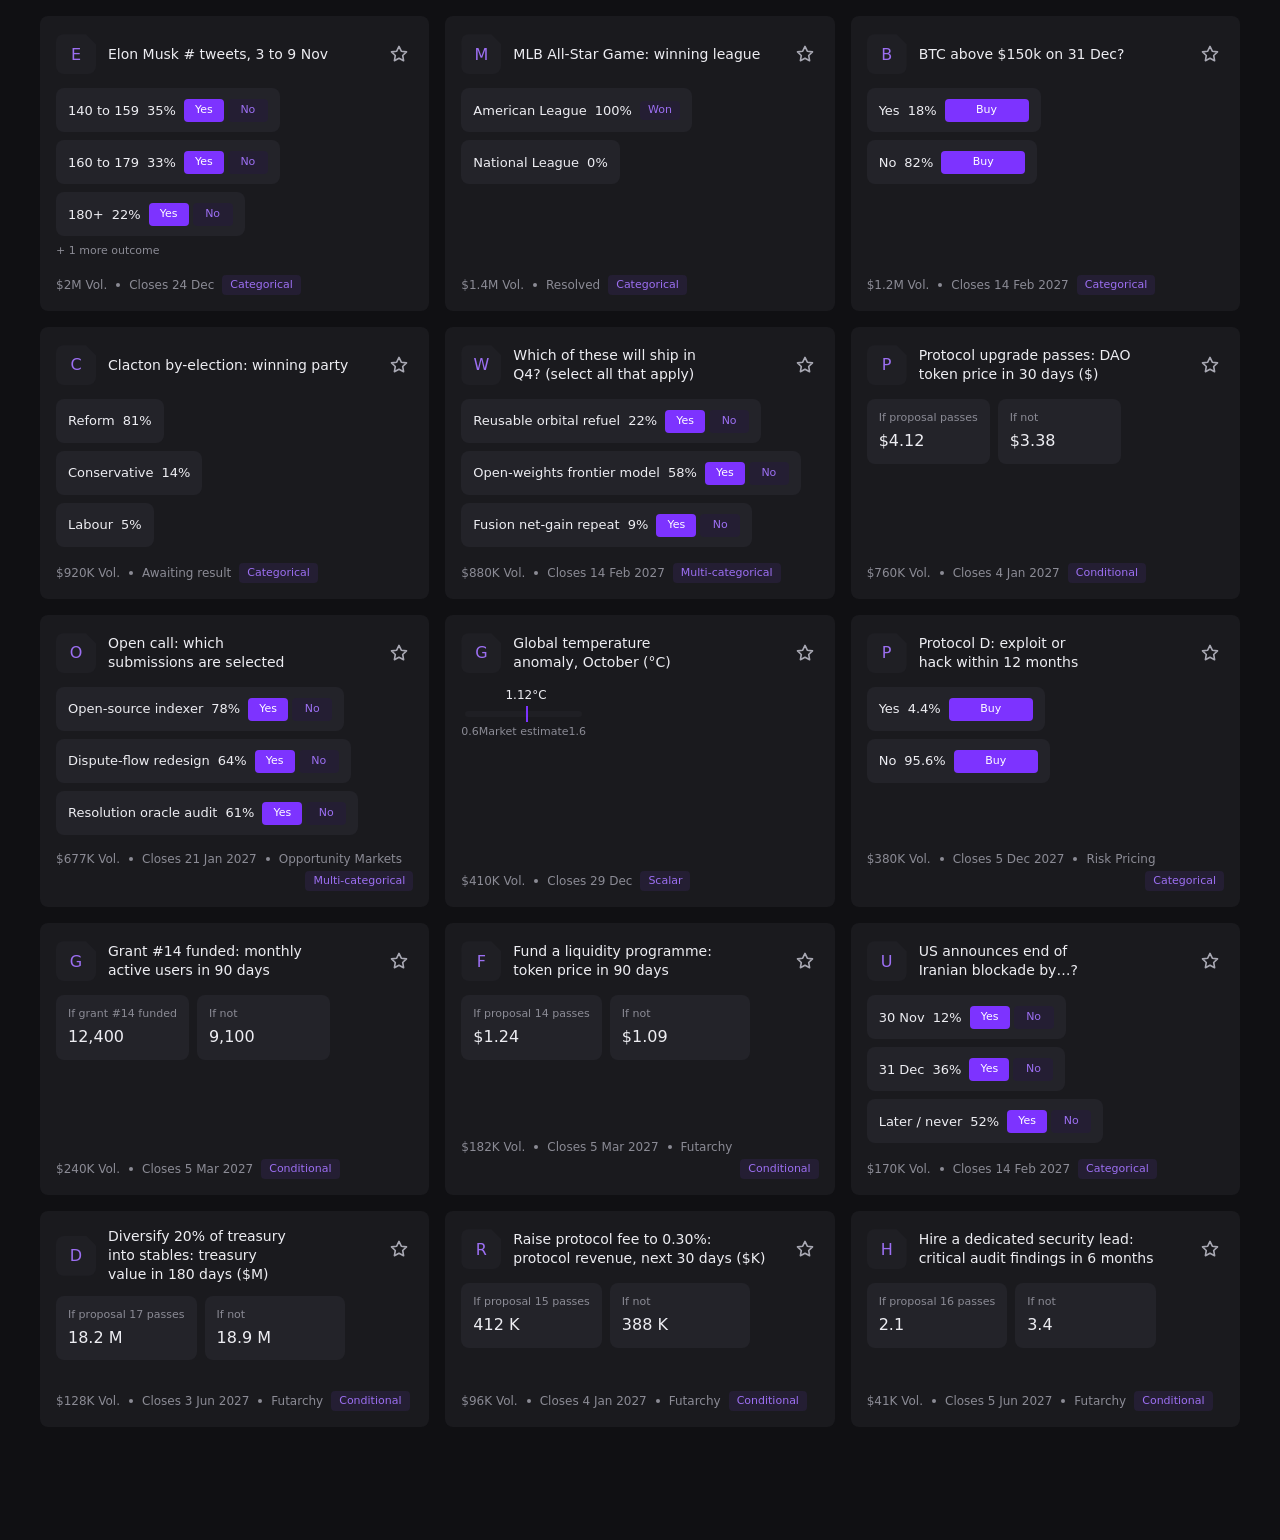
==== commit 552bf090: "feat: app markets in the explorer with a Made in row, an app filter and links from each product page" ====
--- a/app.html
+++ b/app.html
@@ -23,6 +23,7 @@
     <input class="field search" id="q" type="search" placeholder="Search markets or outcomes" aria-label="Search markets" aria-keyshortcuts="/">
     <select class="field cat-m" id="cat-m" aria-label="Category"></select>
     <select class="field" id="status" aria-label="Status"><option value="">All statuses</option><option>Open</option><option>Live</option><option>Awaiting result</option><option>In dispute</option><option>Resolved</option></select>
+    <select class="field" id="app" aria-label="App"></select>
     <select class="field" id="sort" aria-label="Sort by"><option value="vol">Sort: volume</option><option value="liq">Sort: liquidity</option><option value="name">Sort: title, A to Z</option></select>
     <div class="seg" role="group" aria-label="View"><button id="vg" type="button" aria-pressed="true">Grid</button><button id="vt" type="button" aria-pressed="false">Table</button></div>
   </div>
--- a/css/app.css
+++ b/css/app.css
@@ -53,7 +53,8 @@
 .cond small{display:block;color:var(--muted);font-size:var(--fs-cap);margin-bottom:var(--s-1)}
 .cond b{font-size:var(--fs-h3);font-weight:500}
 .more{color:var(--muted);font-size:var(--fs-cap)}
-.foot{margin-top:auto;display:flex;justify-content:space-between;align-items:center;gap:var(--s-2);padding-top:var(--s-2)}
+.foot{margin-top:auto;display:flex;flex-wrap:wrap;justify-content:space-between;align-items:center;gap:var(--s-1) var(--s-2);padding-top:var(--s-2)}
+.foot > :last-child{margin-left:auto}
 .status-live{color:var(--neg)}
 
 /* table view (desktop): fits without scrolling from 1101px */
@@ -112,12 +113,14 @@
 
 /* ================================ TABLET (601 to 1100px) ================================ */
 @media (max-width:1100px){
-  /* the 14 category tabs become a select; the toolbar is search over one row of four equal controls */
+  /* the 14 category tabs become a select; the toolbar is search over three selects, then sort and view */
   .tabs{display:none}
   .cat-m{display:block}
   .sel-wrap:has(> .cat-m){display:inline-grid}
-  .toolbar{display:grid;grid-template-columns:repeat(4,minmax(0,1fr))}
+  .toolbar{display:grid;grid-template-columns:repeat(6,minmax(0,1fr))}
   .toolbar .search{grid-column:1/-1}
+  .toolbar .sel-wrap{grid-column:span 2}
+  .toolbar .sel-wrap:has(> #sort),.toolbar .seg{grid-column:span 3}
   .toolbar select.field,.toolbar .sel-wrap{width:100%}
   .toolbar .seg button{flex:1}
   /* table view: one card per market, two columns where they fit (shared card rules in shell.css) */
@@ -135,8 +138,10 @@
 
 /* ================================== PHONE (up to 600px) ================================== */
 @media (max-width:600px){
-  /* search, then two rows of two: category and status, sort and view */
+  /* search, then category and status, app and sort, and the view on its own row */
   .toolbar{grid-template-columns:repeat(2,minmax(0,1fr))}
+  .toolbar .sel-wrap,.toolbar .sel-wrap:has(> #sort){grid-column:auto}
+  .toolbar .seg{grid-column:1/-1}
   .mcard{min-height:0}
 }
 
@@ -187,4 +192,3 @@
 @container (max-width:340px){.cm-grid{grid-template-columns:minmax(0,1fr)}}
 @media (forced-colors:active){.badge.new{border:1px solid CanvasText}.cm-sum{border:1px solid CanvasText}}
 .cm .check{display:inline-flex;gap:var(--s-2);align-items:center;min-height:var(--tap);color:var(--text-2);cursor:pointer}
-.cm-card .foot{flex-wrap:wrap}
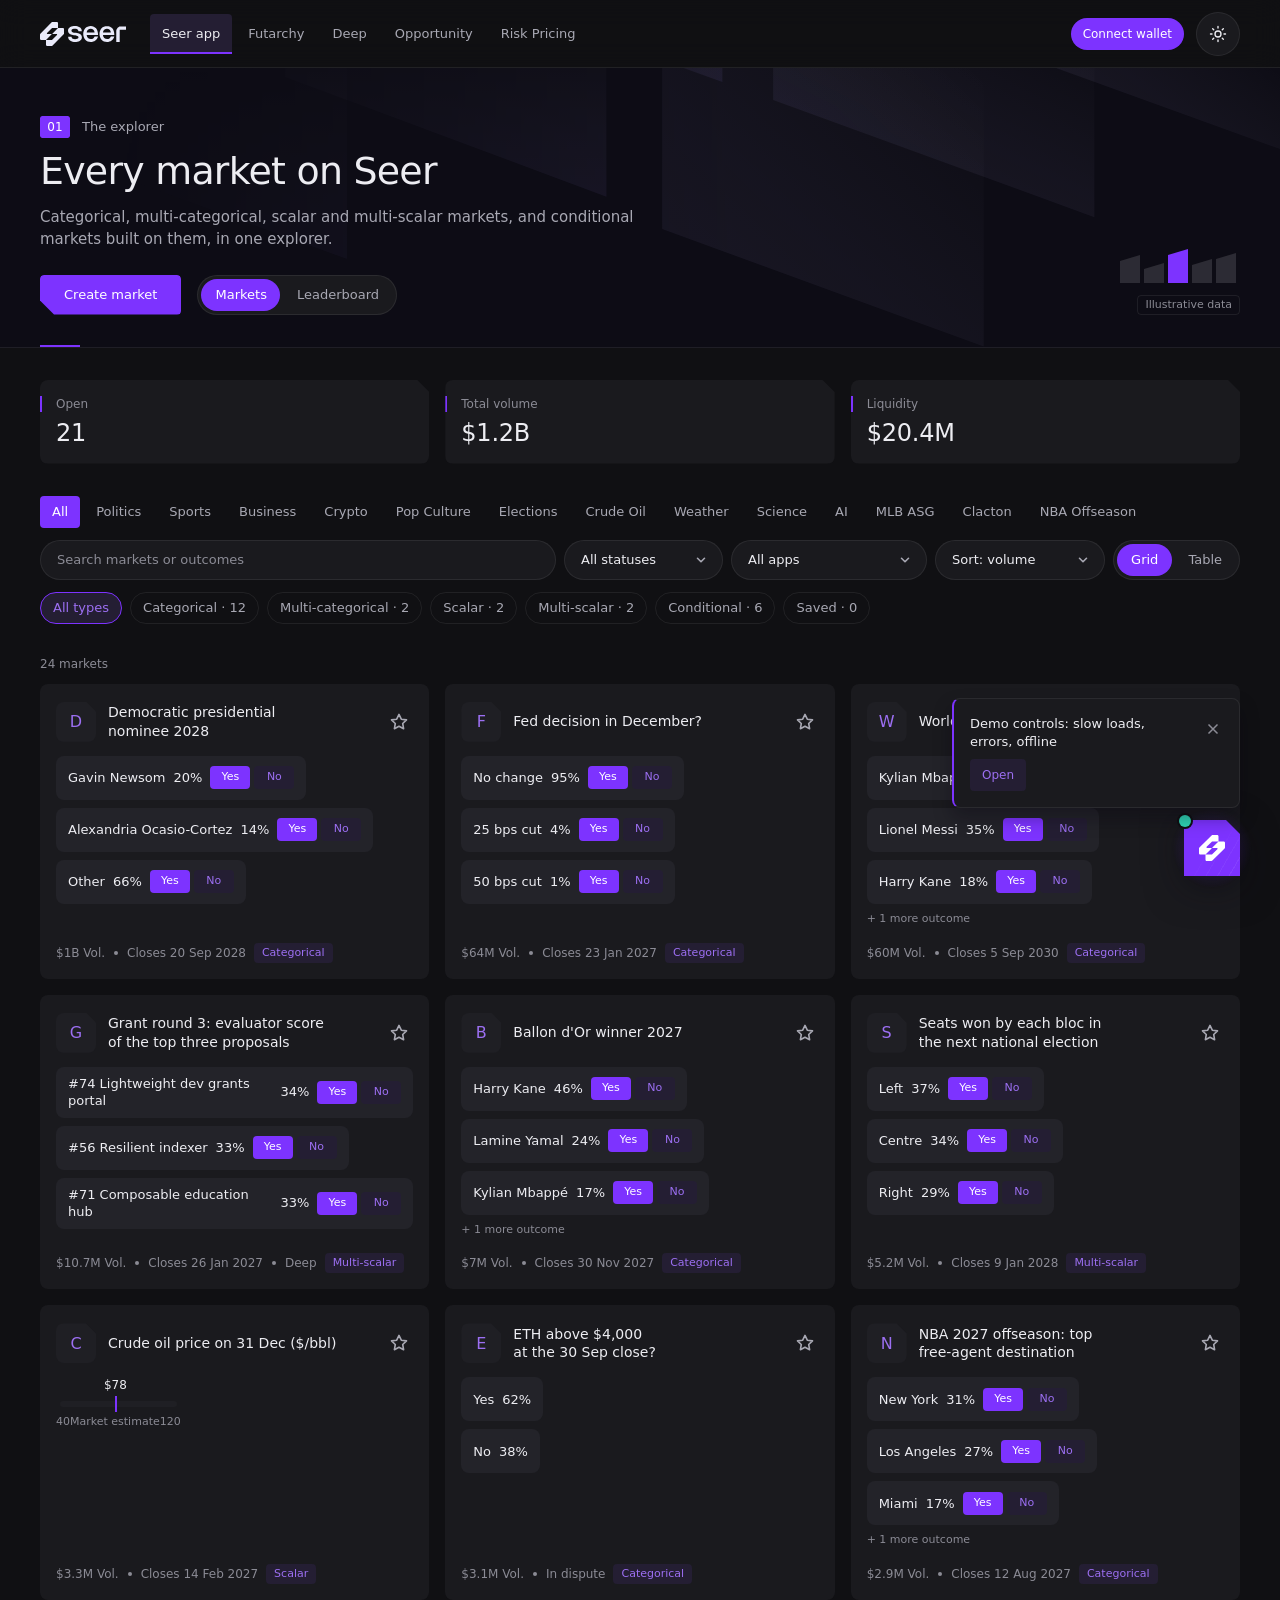
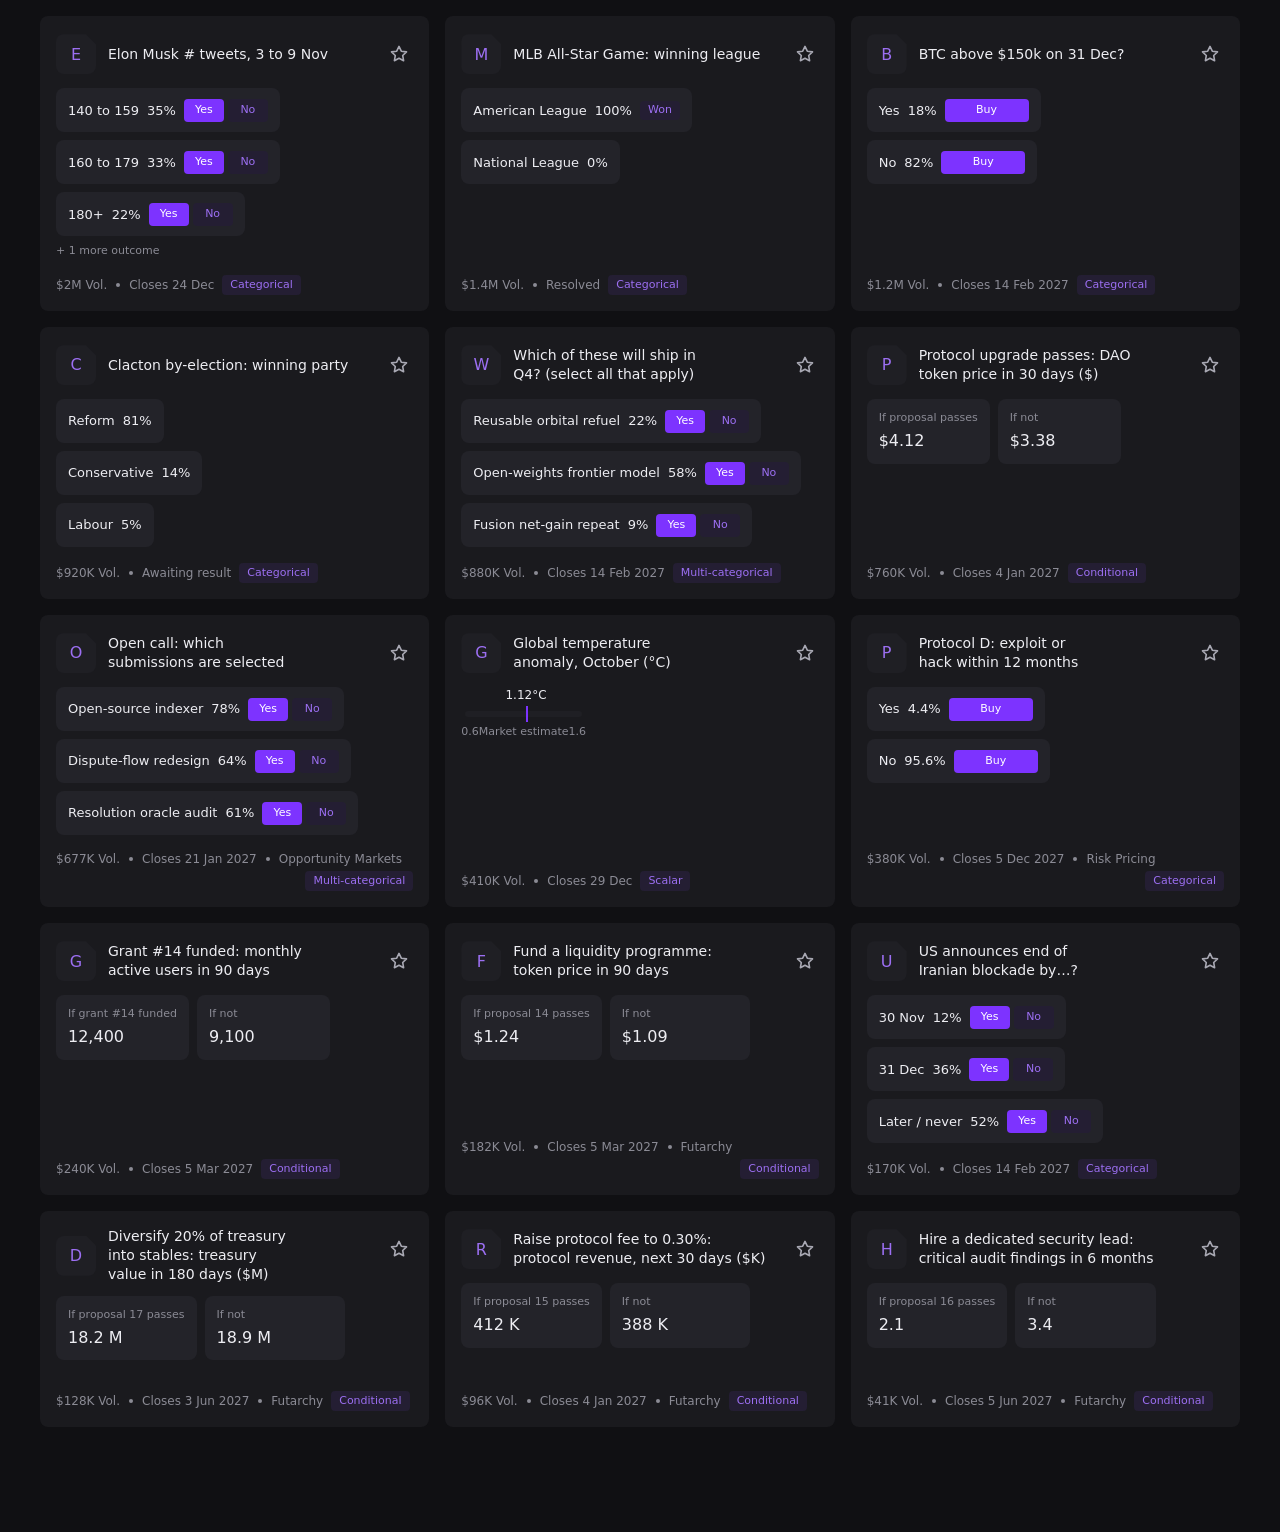
==== commit 0ff3211a: "feat: verification row, Reality.eth link, ROI column, community links, 0.5% slippage, no Live status" ====
--- a/app.html
+++ b/app.html
@@ -22,7 +22,7 @@
   <div class="toolbar">
     <input class="field search" id="q" type="search" placeholder="Search markets or outcomes" aria-label="Search markets" aria-keyshortcuts="/">
     <select class="field cat-m" id="cat-m" aria-label="Category"></select>
-    <select class="field" id="status" aria-label="Status"><option value="">All statuses</option><option>Open</option><option>Live</option><option>Awaiting result</option><option>In dispute</option><option>Resolved</option></select>
+    <select class="field" id="status" aria-label="Status"><option value="">All statuses</option><option>Open</option><option>Awaiting result</option><option>In dispute</option><option>Resolved</option></select>
     <select class="field" id="app" aria-label="App"></select>
     <select class="field" id="sort" aria-label="Sort by"><option value="vol">Sort: volume</option><option value="liq">Sort: liquidity</option><option value="name">Sort: title, A to Z</option></select>
     <div class="seg" role="group" aria-label="View"><button id="vg" type="button" aria-pressed="true">Grid</button><button id="vt" type="button" aria-pressed="false">Table</button></div>
--- a/css/shell.css
+++ b/css/shell.css
@@ -163,6 +163,7 @@
 /* ---------- KPI tiles: diagonal-cut corner + short violet tick ---------- */
 .kpi{display:grid;grid-template-columns:repeat(3,minmax(0,1fr));gap:var(--gap-panel)}
 .kpi.k4{grid-template-columns:repeat(4,minmax(0,1fr))}
+.kpi.k1{grid-template-columns:minmax(0,420px)}
 .kpi > div{--kp:var(--s-4);position:relative;min-width:0;background:var(--row);border-radius:var(--r-card);padding:var(--kp);
   clip-path:polygon(0 0,calc(100% - var(--cut)) 0,100% var(--cut),100% 100%,0 100%)}
 .kpi > div::before{content:"";position:absolute;left:0;top:var(--kp);width:2px;height:16px;background:var(--violet)}/* level with the label */
--- a/css/app.css
+++ b/css/app.css
@@ -55,7 +55,6 @@
 .more{color:var(--muted);font-size:var(--fs-cap)}
 .foot{margin-top:auto;display:flex;flex-wrap:wrap;justify-content:space-between;align-items:center;gap:var(--s-1) var(--s-2);padding-top:var(--s-2)}
 .foot > :last-child{margin-left:auto}
-.status-live{color:var(--neg)}
 
 /* table view (desktop): fits without scrolling from 1101px */
 .app-tbl table{min-width:0}
@@ -130,7 +129,6 @@
   .app-tbl .c-q{grid-area:q;max-width:none;min-width:0;font-size:var(--fs-ui);line-height:var(--lh-snug)}
   .app-tbl .c-ty{grid-area:ty;align-self:center}
   .app-tbl .c-st{grid-area:st;text-align:right;align-self:center;color:var(--text-2);font-size:var(--fs-meta)}
-  .app-tbl .c-st[data-status=Live]{color:var(--neg)}
   .rtbl.app-tbl tr td.c-lo{grid-area:lo;background:var(--row);border-radius:var(--r-chip);padding:var(--s-2) var(--s-3)}
   .app-tbl .c-vo{grid-area:vo;text-align:left}.app-tbl .c-li{grid-area:li;text-align:left}.app-tbl .c-cl{grid-area:cl;text-align:right}
   .app-tbl .c-cl::before{text-align:right}
--- a/css/motion.css
+++ b/css/motion.css
@@ -179,7 +179,6 @@
 @keyframes m-pop{from{opacity:0;transform:scale(.8)}}
 @keyframes m-wash{from{background-color:var(--violet-soft);box-shadow:0 0 0 3px var(--violet-soft)}to{background-color:transparent;box-shadow:0 0 0 3px transparent}}
 @keyframes m-wash2{from{background-color:var(--violet-soft);box-shadow:0 0 0 3px var(--violet-soft)}to{background-color:transparent;box-shadow:0 0 0 3px transparent}}
-@keyframes m-pulse{0%,100%{opacity:1;transform:scale(1)}50%{opacity:.4;transform:scale(.75)}}
 @keyframes m-glow{0%,100%{opacity:1}50%{opacity:.78}}
 /* one light sweep across the slabs every 14s: 1.2s along the cut angle (about 20deg), then rest */
 @keyframes m-sweep{0%{opacity:0;transform:translate(-360px,-132px);animation-timing-function:var(--ease-standard)}
@@ -402,9 +401,6 @@
 }
 /* heat bars scale from the right edge (transform, not width) so value changes stay on the compositor */
 .heat td.h::after{width:calc(100% - 32px);transform:scaleX(var(--g));transform-origin:100% 50%}
-/* a live market: a small pulse beside the word, slow enough to read past */
-.status-live::before,.c-st[data-status=Live]::before{content:"";display:inline-block;width:6px;height:6px;border-radius:50%;background:currentColor;margin-right:5px;vertical-align:1px}
-@media (prefers-reduced-motion:no-preference){.status-live::before,.c-st[data-status=Live]::before{animation:m-pulse 2.4s var(--ease-standard) infinite}}
 /* touch: a pressed state is immediate (pointerdown springs the scale), no hover ever sticks */
 @media (hover:none){
   .btn:hover,.chip:hover,.tab:hover,.seg button:hover,.pick:hover,.sel:hover,.shell-products a:hover,.shell-icon:hover,.field:hover,th button:hover,.mcard:hover{transition-duration:0s}
@@ -497,8 +493,8 @@
 html.m-vt-theme::view-transition-new(m-theme-toggle){animation:none;mix-blend-mode:normal}
 
 /* ---------- pause: ambient loops stop offscreen (.m-off set by an IntersectionObserver) and in hidden tabs ---------- */
-.m-off .dots .on,.m-off.dots .on,.m-off .slabs,.m-off .slab-sweep,.m-off .hero-cards,.m-off .mbar i,.m-off .status-live::before,.m-off.status-live::before,
-html.m-hidden .dots .on,html.m-hidden .slabs,html.m-hidden .slab-sweep,html.m-hidden .hero-cards,html.m-hidden .mbar i,html.m-hidden .status-live::before,html.m-hidden .c-st::before{animation-play-state:paused}
+.m-off .dots .on,.m-off.dots .on,.m-off .slabs,.m-off .slab-sweep,.m-off .hero-cards,.m-off .mbar i,
+html.m-hidden .dots .on,html.m-hidden .slabs,html.m-hidden .slab-sweep,html.m-hidden .hero-cards,html.m-hidden .mbar i{animation-play-state:paused}
 
 /* ---------- reduced motion: every state change is instant (JS skips its animations too) ---------- */
 @media (prefers-reduced-motion:reduce){
--- a/css/demo.css
+++ b/css/demo.css
@@ -190,9 +190,6 @@
 @media (max-width:600px){html.cn-on .panel{max-height:calc(100dvh - max(48px,env(safe-area-inset-top) + 16px) - var(--cn-h,0px))}}
 @media (forced-colors:active){.concept-note{border:1px solid CanvasText}}
 
-/* the tool pages end with room for the assistant ball, so the last row or button is never under it */
-#main > .page,#main > .wrap{padding-bottom:calc(var(--s-8) + 48px)}
-@media (max-width:600px){#main > .page,#main > .wrap{padding-bottom:calc(var(--s-7) + 56px)}}
 
 /* ================================== RESPONSIVE ================================== */
 @media (max-width:600px){
--- a/css/assistant.css
+++ b/css/assistant.css
@@ -59,6 +59,9 @@
 .as-hint-go{grid-column:1 / -1;grid-row:2;justify-self:start}
 @media (prefers-reduced-motion:reduce){.as-hint,.as-hint.m-in.as-away{transition:none!important}}
 @media (forced-colors:active){.as-hint{border-color:CanvasText}}
+
+/* the tool pages end with the ball's footprint (its size, its offset from the edge, safe-area aware, and the demo lift) plus a gap, so the last control can always scroll clear of it */
+#main > .page,#main > .wrap{padding-bottom:calc(var(--as-size) + var(--as-b) + var(--dm-lift,0px) + var(--s-5))}
 
 /* the landing ends with room for the ball, so the last footer link is never under it */
 .home .foot{padding-bottom:max(calc(var(--s-6) + 64px),env(safe-area-inset-bottom))}
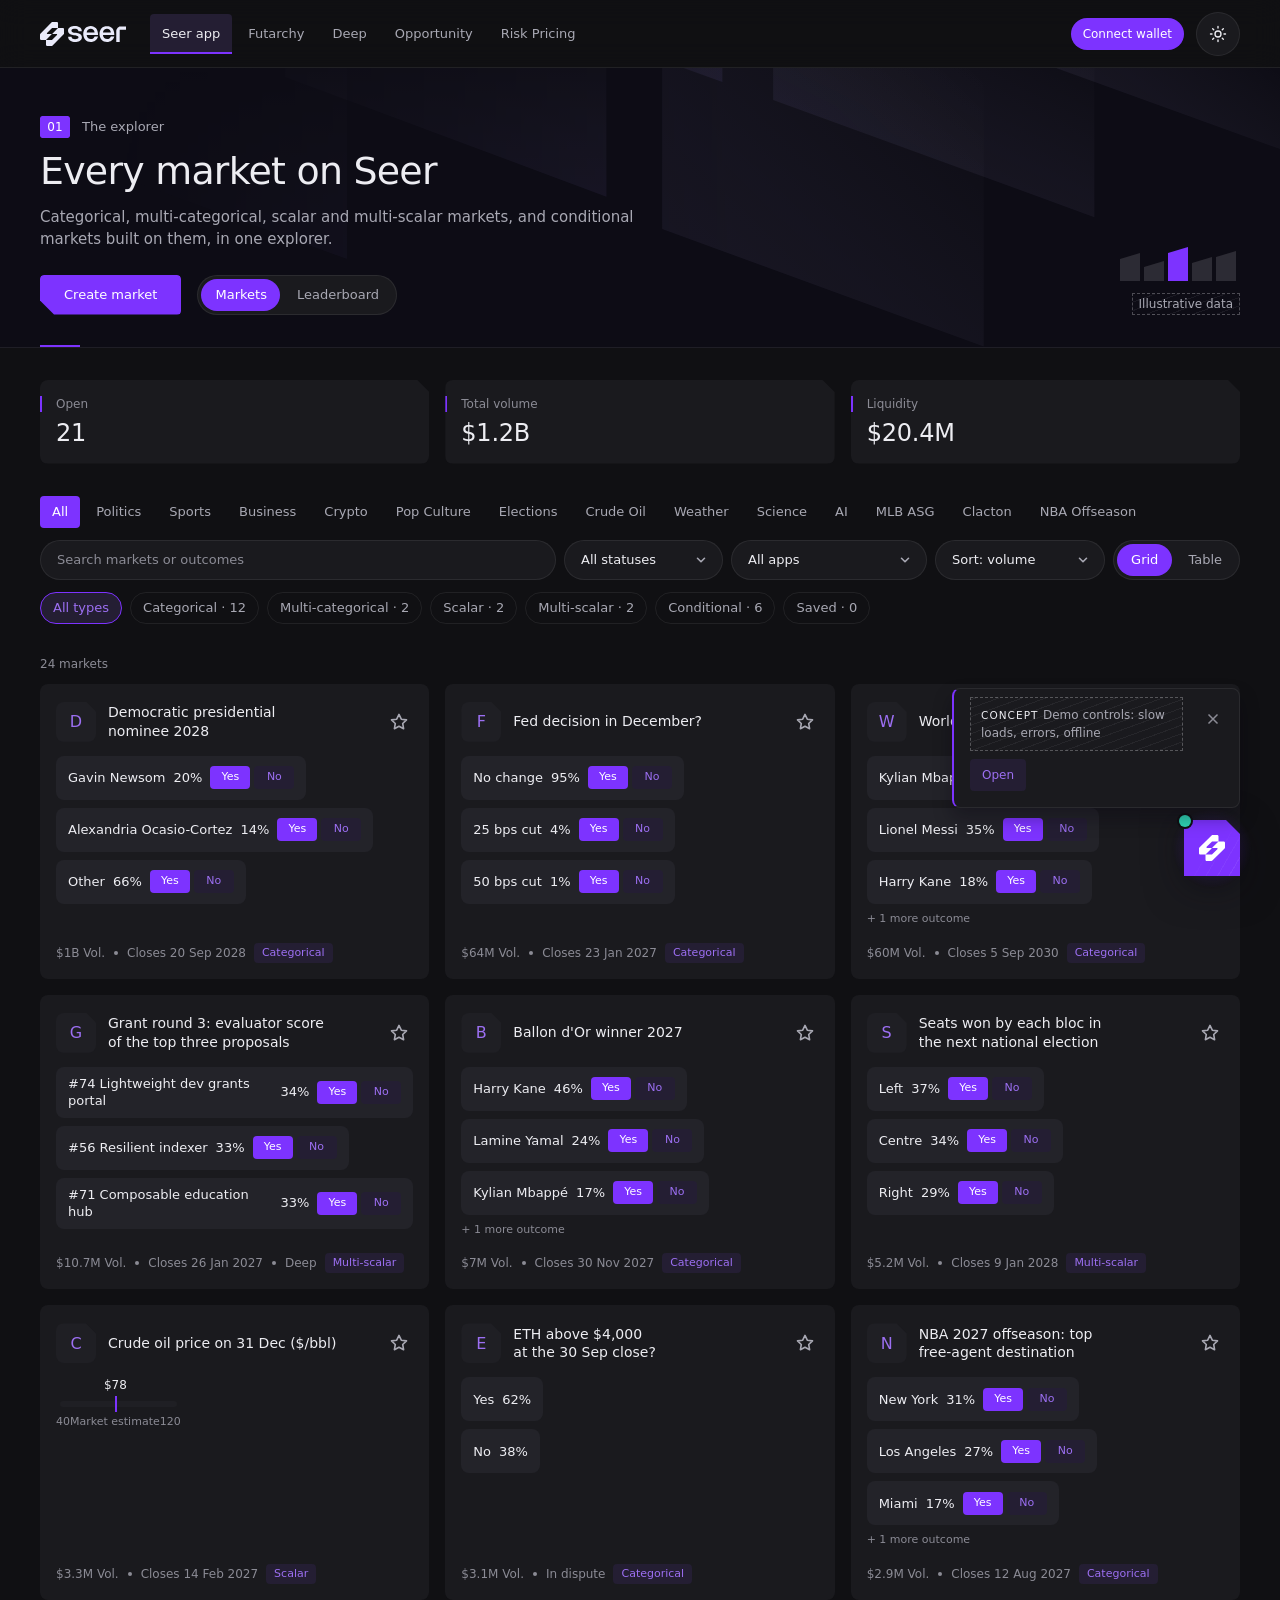
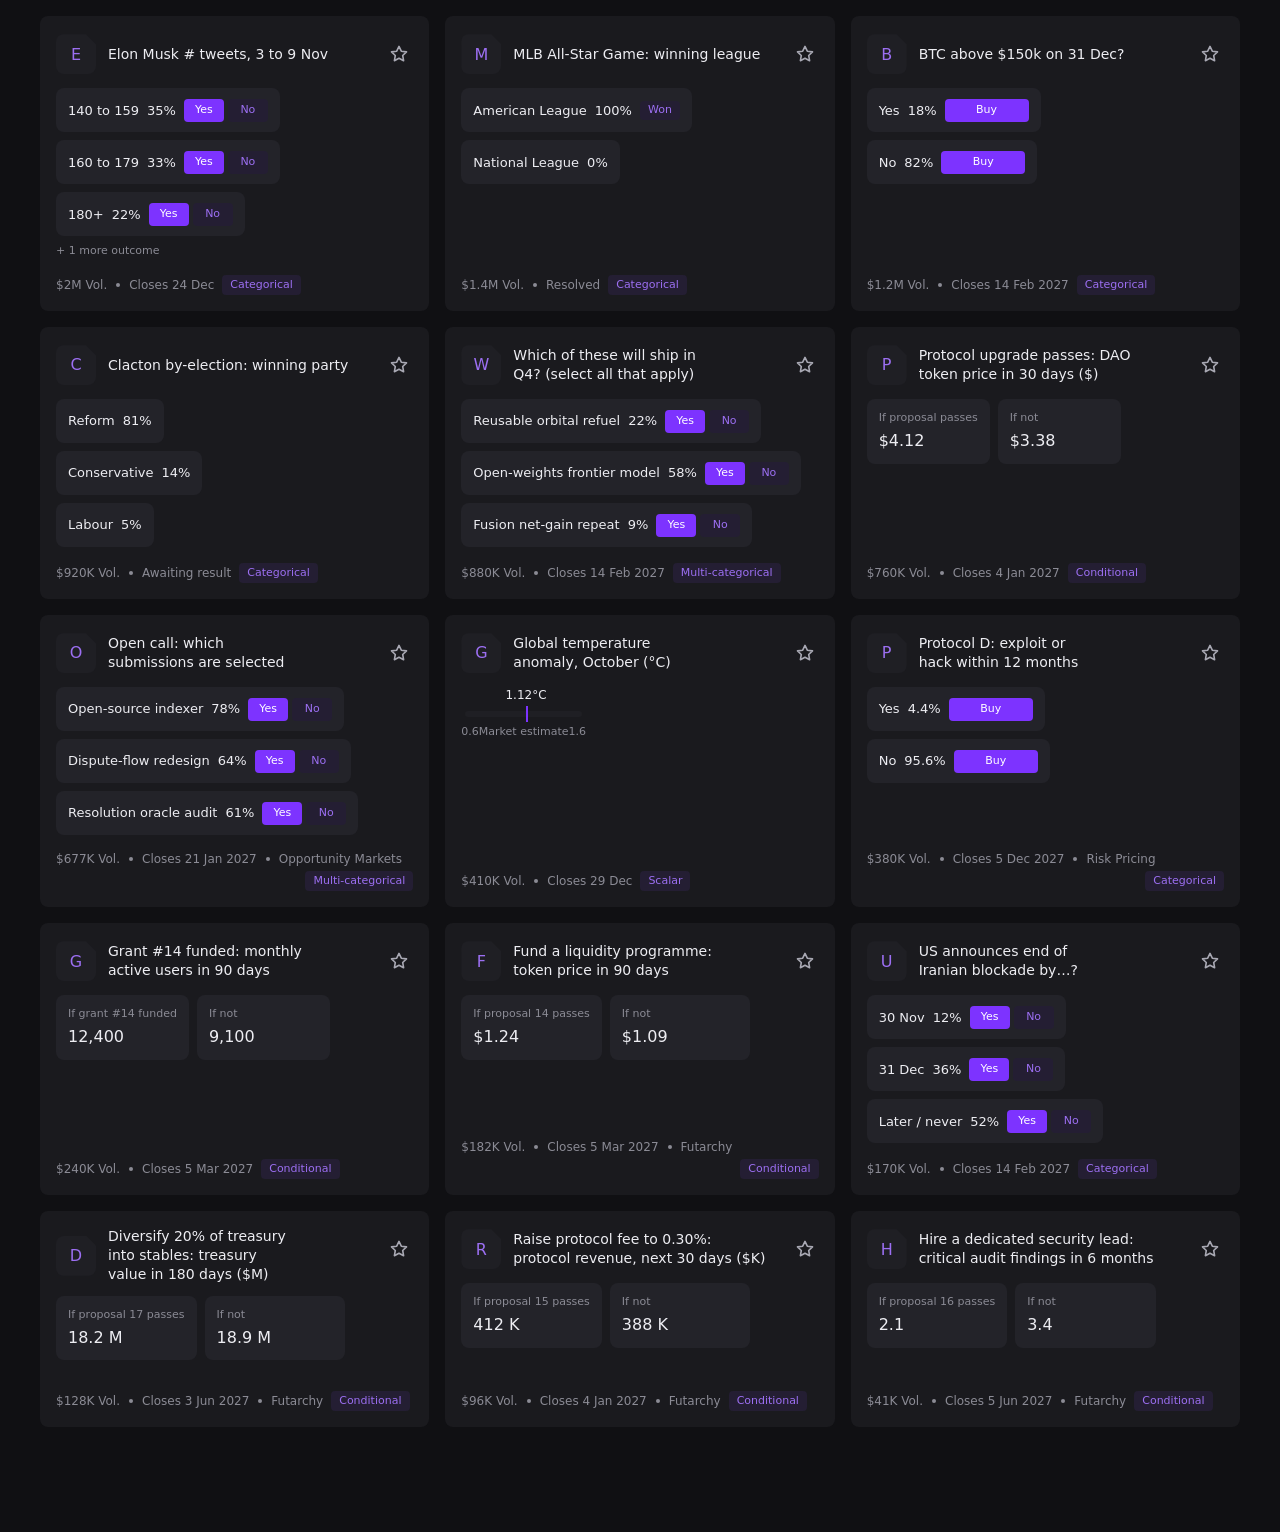
==== commit 85b7ccf1: "feat: one concept-note look for demo, illustrative and outside-concept text" ====
--- a/app.html
+++ b/app.html
@@ -12,7 +12,7 @@
   <p class="lede">Categorical, multi-categorical, scalar and multi-scalar markets, and conditional markets built on them, in one explorer.</p>
   <div class="phead-act pv-act"><button class="btn act" id="create" type="button">Create market</button>
    <div class="seg" role="group" aria-label="Explorer section"><button id="pv-m" type="button" aria-pressed="true">Markets</button><button id="pv-l" type="button" aria-pressed="false">Leaderboard</button></div></div></div>
-  <div class="phead-aside"><span class="badge ghost">Illustrative data</span></div>
+  <div class="phead-aside"><span class="cn-i">Illustrative data</span></div>
  </div></header>
  <div class="wrap">
   <div id="explorer">
--- a/css/components.css
+++ b/css/components.css
@@ -14,6 +14,14 @@
 nav.shell{display:flex;align-items:center;gap:24px;padding:20px 40px}
 nav.shell a{color:var(--text-2);text-decoration:none}nav.shell a[aria-current]{color:var(--text)}
 @media(max-width:640px){nav.shell{padding:16px;flex-wrap:wrap;gap:12px}}
+/* concept note: text that says a thing is a demo, illustrative or outside the concept. No colour of its own: neutral ink, a dashed edge and a faint hatch at the slab angle.
+   .cn is a block with a generated "CONCEPT" label (not announced twice); .cn-i is inline with no label. */
+.cn,.cn-i{font:400 12px/1.5 var(--num);font-variant-numeric:tabular-nums;color:var(--text-2);overflow-wrap:anywhere;
+  border:1px dashed color-mix(in srgb,var(--text) 28%,transparent);
+  background:repeating-linear-gradient(-20deg,transparent 0 7px,color-mix(in srgb,var(--text) 6%,transparent) 7px 8px)}
+.cn{display:block;padding:8px 10px}
+.cn-i{display:inline;padding:1px 6px;-webkit-box-decoration-break:clone;box-decoration-break:clone}
+.cn::before{content:"CONCEPT ";content:"CONCEPT " / "";font-size:10.5px;letter-spacing:.1em;font-weight:500;color:var(--text)}
 /* a chart key: line style swatches with their names */
 .legend{display:flex;gap:var(--s-4);flex-wrap:wrap;margin:var(--s-3) 0 var(--s-2)}
 .legend span{display:flex;align-items:center;gap:var(--s-2);font-size:var(--fs-meta);color:var(--text-2);min-width:0;overflow-wrap:anywhere}
--- a/css/shell.css
+++ b/css/shell.css
@@ -93,7 +93,6 @@
 
 /* ---------- badges (one style everywhere) ---------- */
 .badge{display:inline-block;font-size:var(--fs-cap);line-height:16px;padding:2px 8px;border-radius:var(--r-chip);background:var(--violet-soft);color:var(--violet-text);white-space:nowrap}
-.badge.ghost{background:transparent;border:1px solid var(--line);color:var(--muted);padding:1px 7px}
 
 /* ---------- text roles ---------- */
 .num{font-family:var(--num);font-variant-numeric:tabular-nums;letter-spacing:0}
--- a/css/wallet.css
+++ b/css/wallet.css
@@ -52,7 +52,6 @@
 .wl-opt-t{display:grid;gap:2px;min-width:0}
 .wl-opt-t b{font-weight:500;font-size:var(--fs-ui)}
 .wl-chev{color:var(--muted);transition:translate var(--spring-snappy-t,.3s) var(--spring-snappy,ease)}
-.wl-demo{border-top:1px solid var(--line);padding-top:var(--s-3)}
 
 /* waiting: three violet blocks step in turn (still under reduced motion) */
 .wl-dots{display:flex;gap:6px;height:48px;align-items:center}
@@ -121,8 +120,6 @@
 .tx-row dd{margin:0;text-align:right;min-width:0;overflow-wrap:anywhere;font-family:var(--num);font-variant-numeric:tabular-nums}
 .tx-row.tx-q dd{font-family:var(--font);text-wrap:balance}
 .tx-row.tx-tot dt{color:var(--text)}.tx-row.tx-tot dd{font-weight:500}
-.tx-row.tx-free dd{color:var(--pos)}
-:root[data-theme=light] .tx-row.tx-free dd{color:#00604f}
 .tx-ref{display:flex;flex-wrap:wrap;justify-content:center;gap:var(--s-1) var(--s-2);font-size:var(--fs-meta)}
 .tx-ref code{color:var(--text);background:var(--surface);border-radius:var(--r-chip);padding:2px 6px}
 /* a new step slides in along x (on the independent translate property, so it adds to the morph's own rise and fade);
--- a/css/demo.css
+++ b/css/demo.css
@@ -181,7 +181,7 @@
   background:var(--surface);color:var(--text);box-shadow:inset 0 0 0 1px var(--line),inset 3px 0 0 var(--violet);
   clip-path:polygon(0 0,calc(100% - var(--cut,12px)) 0,100% var(--cut,12px),100% 100%,0 100%);
   font-size:var(--fs-meta);line-height:var(--lh-snug);transition:opacity var(--dur-2,.2s) var(--ease-standard,ease),translate var(--dur-2,.2s) var(--ease-standard,ease)}
-.concept-note .cn-t{flex:1 1 auto;min-width:0;padding-top:var(--s-2);padding-bottom:var(--s-2);overflow-wrap:anywhere}
+.concept-note .cn-t{flex:1 1 auto;min-width:0}
 .concept-note .cn-x{flex:none;width:var(--ctl-sm);padding:0}
 .concept-note.is-out{opacity:0;translate:0 6px}
 @media (prefers-reduced-motion:no-preference){.concept-note{animation:dm-rise var(--dur-3,.32s) var(--ease-decel,ease) both}}
--- a/css/assistant.css
+++ b/css/assistant.css
@@ -52,7 +52,7 @@
 :root[data-theme=light] .as-hint{box-shadow:0 10px 16px rgba(60,30,120,.18)}
 .as-hint.m-in{opacity:1;visibility:visible;transform:none;transition-delay:0s}
 .as-hint.m-in.as-away{opacity:0;visibility:hidden;pointer-events:none;transform:translateY(8px);transition:transform var(--dur-2,.2s) var(--ease-accel,ease),opacity var(--dur-1,.12s) var(--ease-accel,ease),visibility 0s linear var(--dur-2,.2s)}
-.as-hint-t{grid-column:1;grid-row:1;margin:0;padding-top:var(--s-2);font-size:var(--fs-body);line-height:var(--lh-snug);overflow-wrap:anywhere}
+.as-hint-t{grid-column:1;grid-row:1;margin:0}
 .as-hint-x{grid-column:2;grid-row:1;width:44px;height:44px;padding:0;border:0;background:none;color:var(--muted);cursor:pointer;display:grid;place-items:center;border-radius:50%}
 @media (hover:hover){.as-hint-x:hover{color:var(--text)}}
 .as-hint-x:focus-visible{outline:2px solid var(--violet-text);outline-offset:-4px}
@@ -122,8 +122,6 @@
 .as-body{min-height:0;display:grid}
 .as-pane{min-height:0;display:grid;align-content:stretch}
 .as-scroll{min-height:0;overflow-y:auto;overscroll-behavior:contain;scrollbar-width:thin;scrollbar-color:color-mix(in srgb,var(--text) 22%,transparent) transparent}
-.as-note{display:flex;align-items:center;gap:var(--s-2);color:var(--muted);font-size:var(--fs-meta);line-height:var(--lh-snug)}
-.as-note > i{width:8px;height:8px;flex:none;background:var(--violet)}
 
 /* ---------- Ask: a log of messages that scrolls, follow-up questions, and the composer pinned at the foot ---------- */
 .as-ask{grid-template-rows:auto minmax(0,1fr) auto auto}
@@ -155,8 +153,6 @@
 
 /* ---------- Demo: grouped controls ---------- */
 .as-demo > .as-scroll{display:grid;align-content:start;gap:var(--s-4);padding:var(--s-1) var(--s-4) var(--s-5)}
-.as-demo-note{color:var(--text-2);padding:var(--s-2) var(--s-3);background:var(--card);border-radius:var(--r-card);align-items:flex-start}
-.as-demo-note > i{margin-top:4px}
 .as-group{display:grid;gap:var(--s-3);padding-top:var(--s-4);border-top:1px solid var(--line);min-width:0}
 .as-gh{font-size:var(--fs-ui);font-weight:500;line-height:var(--lh-snug);display:flex;align-items:center;gap:var(--s-2)}
 .as-gh::before{content:"";width:8px;height:8px;flex:none;background:var(--violet)}
@@ -175,7 +171,6 @@
 .as-track i{position:absolute;left:4px;top:4px;width:18px;height:18px;border-radius:50%;background:var(--text-2);transition:transform var(--spring-snappy-t,.31s) var(--spring-snappy,ease),background-color var(--dur-2,.2s) var(--ease-standard,ease)}
 .as-switch[aria-checked=true] .as-track{background:var(--violet);box-shadow:none}
 .as-switch[aria-checked=true] .as-track i{transform:translateX(18px);background:#fff}
-.as-live{color:var(--text-2);font-size:var(--fs-meta);font-family:var(--num);font-variant-numeric:tabular-nums}
 .as-two{display:grid;grid-template-columns:repeat(2,minmax(0,1fr));gap:var(--s-2)}
 .as-sheet .as-two .btn{min-height:var(--tap);font-size:var(--fs-body);white-space:normal;line-height:1.2}
 .as-entries summary{display:flex;align-items:center;min-height:var(--tap);color:var(--text-2);font-size:var(--fs-meta);cursor:pointer}
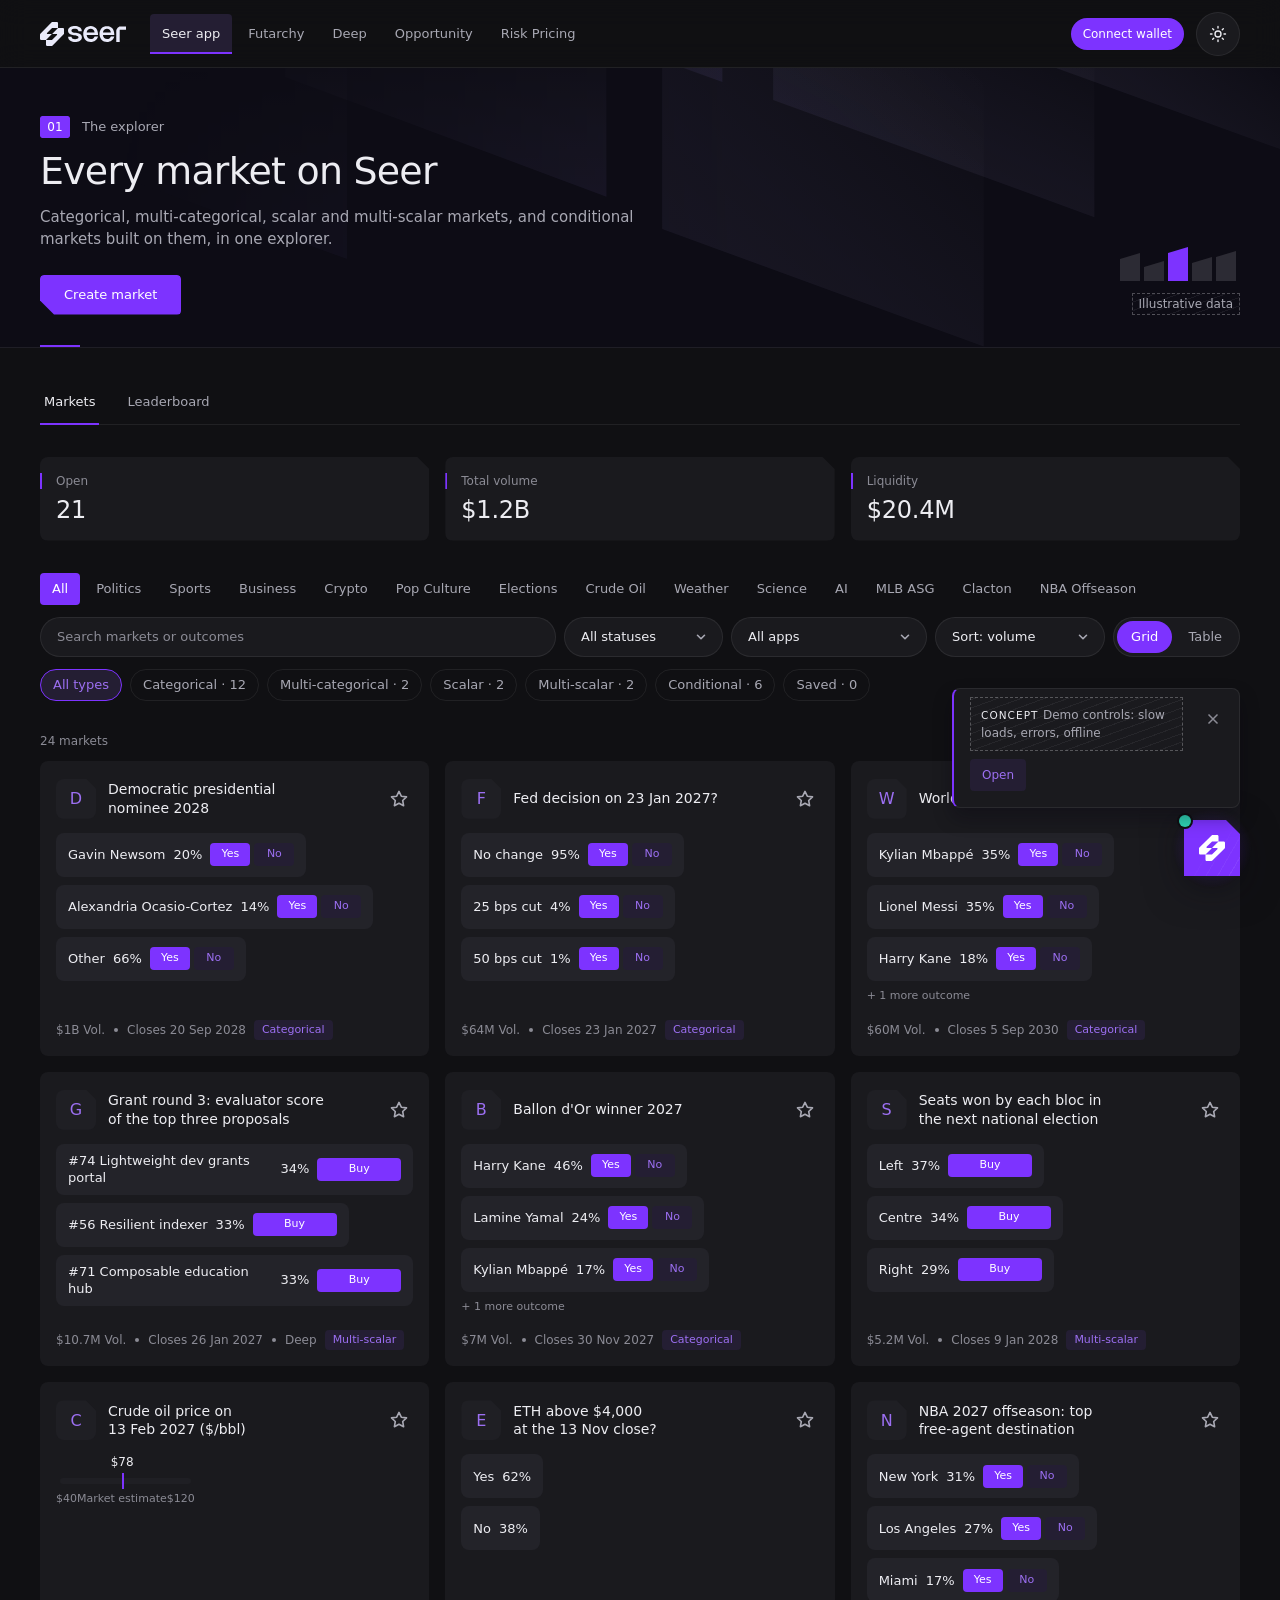
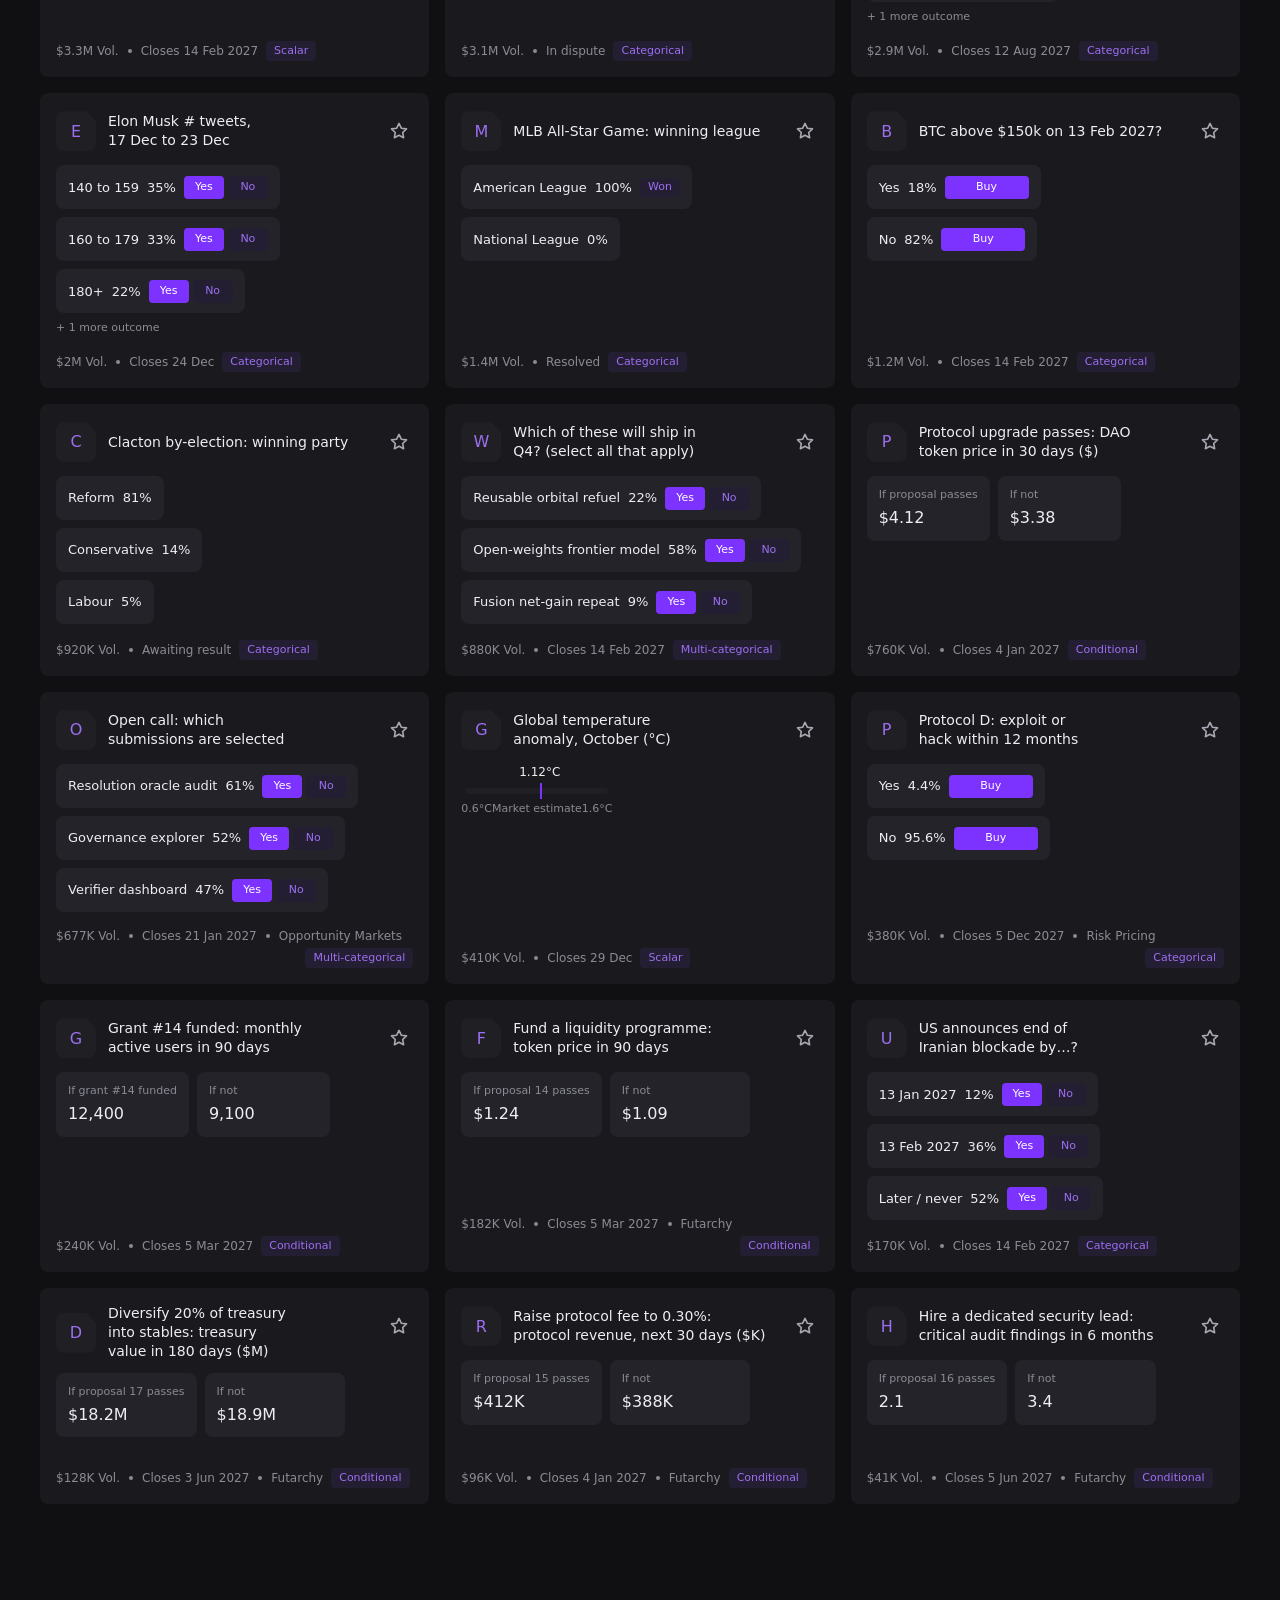
==== commit 3cd04c0d: "feat: Markets and Leaderboard switch as an underlined row under a fixed page head" ====
--- a/app.html
+++ b/app.html
@@ -10,11 +10,11 @@
  <header class="phead"><div class="phead-in">
   <div><p class="kicker"><span class="tag num">01</span>The explorer</p><h1>Every market on Seer</h1>
   <p class="lede">Categorical, multi-categorical, scalar and multi-scalar markets, and conditional markets built on them, in one explorer.</p>
-  <div class="phead-act pv-act"><button class="btn act" id="create" type="button">Create market</button>
-   <div class="seg" role="group" aria-label="Explorer section"><button id="pv-m" type="button" aria-pressed="true">Markets</button><button id="pv-l" type="button" aria-pressed="false">Leaderboard</button></div></div></div>
+  <div class="phead-act pv-act"><button class="btn act" id="create" type="button">Create market</button></div></div>
   <div class="phead-aside"><span class="cn-i">Illustrative data</span></div>
  </div></header>
  <div class="wrap">
+  <div class="pv-tabs" role="group" aria-label="Explorer section"><button id="pv-m" type="button" aria-pressed="true">Markets</button><button id="pv-l" type="button" aria-pressed="false">Leaderboard</button></div>
   <div id="explorer">
   <section class="kpi top" id="stats" aria-label="Summary"></section>
   <div class="filters">
@@ -33,6 +33,7 @@
   <div id="out"></div>
   </div>
   <section id="lb" aria-label="Leaderboard" hidden>
+   <p class="muted lb-lede">The most profitable traders, with volume and ROI.</p>
    <div class="dm-pagebox" id="lb-box" hidden></div>
    <div id="lb-main">
     <div class="lb-ctl" id="lb-ctl">
--- a/css/shell.css
+++ b/css/shell.css
@@ -3,7 +3,7 @@
    Sizes come from the scale in tokens.css. Ranges: phone up to 600px, tablet 601 to 1100px, desktop 1101px and up. */
 
 :root{
-  --ph-bg:color-mix(in srgb,#0c0a16 70%,var(--bg));      /* kit hero ground, blended toward the page */
+  --ph-bg:color-mix(in srgb,#0c0a16 70%,var(--bg));      /* kit hero ground, blended towards the page */
   --ph-lo:rgba(255,255,255,0); --ph-hi:rgba(160,140,255,.085);
   --cut:12px;                                             /* diagonal-cut size for tiles */
   --ease:cubic-bezier(.2,.7,.2,1);
--- a/css/app.css
+++ b/css/app.css
@@ -87,9 +87,21 @@
 .mcard.static{cursor:default;min-height:0;box-shadow:none}
 
 /* ================================ LEADERBOARD ================================
-   The switch sits in the page head beside Create market. The table is the shared .tbl.tall.rtbl: a table from 1101px with its header
+   The Markets and Leaderboard switch is the first row of the page body (.pv-tabs), under a head that is the same in both views. The table is the shared .tbl.tall.rtbl: a table from 1101px with its header
    stuck under the page header, cut-corner cards below it (shell.css), with the column sort moved to the "Sort by" bar. */
 .pv-act{display:flex;flex-wrap:wrap;align-items:center;gap:var(--s-3) var(--s-4)}
+/* the view switch reads as navigation, not a filter: plain text buttons on a 1px rule, the active one underlined in violet (the underline glides on the shared indicator springs) */
+.pv-tabs{display:flex;flex-wrap:wrap;gap:0 var(--s-5);border-bottom:1px solid var(--line);margin:0 0 var(--gap-block)}
+.pv-tabs button{position:relative;min-height:var(--tap);padding:0 var(--s-1);border:0;background:transparent;color:var(--text-2);font:inherit;font-size:var(--fs-body);cursor:pointer;white-space:nowrap}
+@media (hover:hover){.pv-tabs button:hover{color:var(--text)}}
+.pv-tabs button[aria-pressed=true]{color:var(--text);box-shadow:inset 0 -2px 0 var(--violet)}
+.pv-tabs button:focus-visible{outline:2px solid var(--violet-text);outline-offset:-2px}
+.pv-tabs.m-ind-on > button[aria-pressed=true]{box-shadow:none}
+.pv-tabs .m-ind{top:auto;bottom:-1px;height:2px!important;border-radius:0!important}
+.lb-lede{margin:0 0 var(--s-4)}
+.m-vin{animation:m-vin 160ms var(--ease-standard,ease) both}
+@keyframes m-vin{from{opacity:0}}
+@media (prefers-reduced-motion:reduce){.m-vin{animation:none}}
 .lb-ctl{display:grid;gap:var(--s-3);margin-bottom:var(--gap-block)}
 .lb-ctl .sortbar{margin:0}
 .lb-head{display:flex;flex-wrap:wrap;align-items:center;justify-content:space-between;gap:var(--s-2) var(--s-4)}
@@ -99,7 +111,7 @@
 .lb-tbl th.r button{text-align:right}
 #lb-hint:not(:empty){margin-top:var(--s-4)}
 @media (min-width:1101px){.lb-tbl th:first-child,.lb-tbl td:first-child{width:96px}}
-/* up to 1100px: rank, trader and profit on the first line, then volume, markets and win rate with their labels above */
+/* up to 1100px: rank, trader and profit on the first line, then volume, markets and ROI with their labels above */
 @media (max-width:1100px){
   .lb-tbl tr{grid-template-columns:auto minmax(0,1fr) minmax(0,1fr) auto;grid-template-areas:"rk tr tr pf" "vo vo mk wr";align-items:start}
   .lb-tbl td[data-label]::before{display:block;margin:0 0 2px}
--- a/css/motion.css
+++ b/css/motion.css
@@ -58,7 +58,7 @@
    ================================================================================================= */
 .m-phys,.m-phys:hover,.m-phys:active{transform:translate(calc(var(--m-x,0px) + var(--m-fx,0px)),calc(var(--m-y,0px) + var(--m-fy,0px))) scale(var(--m-s,1)) rotate(var(--m-r,0deg))}
 .m-live{will-change:transform}
-/* cards: tilt toward the pointer, the icon and badge drift the other way (inner parallax), a specular
+/* cards: tilt towards the pointer, the icon and badge drift the other way (inner parallax), a specular
    highlight follows the pointer. Fine pointers only; touch gets press and lift only. */
 @media (hover:hover) and (pointer:fine){
   .mgrid .mcard.m-phys,.mgrid .mcard.m-phys:hover,.mgrid .mcard.m-phys:active{transform:perspective(900px) translate(calc(var(--m-x,0px) + var(--m-fx,0px)),calc(var(--m-y,0px) + var(--m-fy,0px))) rotateX(var(--m-rx,0deg)) rotateY(var(--m-ry,0deg)) scale(var(--m-s,1))}
@@ -133,7 +133,7 @@
 .m-hov-on.shell-products a:hover{background:transparent}
 
 /* ---------- landing nav: fixed (JS adds .m-nav-fixed after measuring, and the hero keeps its height in --m-nav-h),
-   transparent over the hero until the page moves, then the same states as the tool header: the Documents and Blog
+   transparent over the hero until the page moves, then the same states as the tool header: the Documentation and Blog
    row is the one that tucks on phones ---------- */
 .m-nav-fixed .hero{z-index:3;padding-top:var(--m-nav-h,84px)}
 .m-nav-fixed .topnav{position:fixed;top:0;left:0;right:0;z-index:30;pointer-events:none}
--- a/css/assistant.css
+++ b/css/assistant.css
@@ -11,8 +11,8 @@
 @media (min-width:601px){:root{--as-b:max(var(--s-5),env(safe-area-inset-bottom))}}
 
 /* ================================== THE BALL ================================== */
-.as-dock{position:fixed;right:var(--as-r);bottom:calc(var(--as-b) + var(--dm-lift,0px));z-index:30;width:var(--as-size);height:var(--as-size);
-  transition:transform var(--spring-gentle-t,.58s) var(--spring-gentle,ease) .16s,opacity var(--dur-2,.2s) var(--ease-standard,ease) .16s,visibility 0s linear 0s,bottom var(--dur-3,.32s) var(--ease-standard,ease)}
+.as-dock{position:fixed;right:var(--as-r);bottom:var(--as-b);translate:0 calc(var(--dm-lift,0px) * -1);z-index:30;width:var(--as-size);height:var(--as-size);/* the demo lift (the offline bar) moves it by translate, not by bottom */
+  transition:transform var(--spring-gentle-t,.58s) var(--spring-gentle,ease) .16s,opacity var(--dur-2,.2s) var(--ease-standard,ease) .16s,visibility 0s linear 0s,translate var(--dur-3,.32s) var(--ease-standard,ease)}
 .as-dock.as-away{opacity:0;transform:translateY(16px) scale(.9);visibility:hidden;pointer-events:none;
   transition:transform var(--dur-2,.2s) var(--ease-accel,ease),opacity var(--dur-1,.12s) var(--ease-accel,ease),visibility 0s linear var(--dur-2,.2s)}
 .as-ball{position:relative;display:grid;place-items:center;width:100%;height:100%;padding:0;margin:0;border:0;background:none;color:#fff;cursor:pointer;
@@ -20,7 +20,7 @@
 :root[data-theme=light] .as-ball{filter:drop-shadow(0 10px 16px rgba(60,30,120,.22))}
 .as-face{position:absolute;inset:0;display:grid;place-items:center;overflow:hidden;background:var(--violet);
   clip-path:polygon(0 0,calc(100% - 14px) 0,100% 14px,100% 100%,0 100%);transition:background-color var(--dur-2,.2s) var(--ease-standard,ease)}
-/* the error block's diagonal hatching, faint, toward the cut */
+/* the error block's diagonal hatching, faint, towards the cut */
 .as-face::after{content:"";position:absolute;inset:0;pointer-events:none;background:repeating-linear-gradient(-60deg,transparent 0 9px,rgba(255,255,255,.09) 9px 10px);
   -webkit-mask:linear-gradient(135deg,transparent 45%,#000);mask:linear-gradient(135deg,transparent 45%,#000)}
 .as-mark{position:relative;z-index:1;width:26px;height:26px;color:#fff}
@@ -45,10 +45,10 @@
 @keyframes as-pop{from{transform:scale(.6);opacity:0}}
 
 /* the first-visit callout above the ball: a card with the line, a Close icon and Open; one column of text at every width, 44px targets */
-.as-hint{position:fixed;right:var(--as-r);bottom:calc(var(--as-b) + var(--as-size) + var(--s-3) + var(--dm-lift,0px));z-index:30;box-sizing:border-box;width:min(288px,calc(100vw - var(--as-l) - var(--as-r)));
+.as-hint{position:fixed;right:var(--as-r);bottom:calc(var(--as-b) + var(--as-size) + var(--s-3));translate:0 calc(var(--dm-lift,0px) * -1);z-index:30;box-sizing:border-box;width:min(288px,calc(100vw - var(--as-l) - var(--as-r)));
   display:grid;grid-template-columns:minmax(0,1fr) auto;align-items:start;gap:var(--s-2);padding:var(--s-2) var(--s-1) var(--s-4) var(--s-4);background:var(--card);border:1px solid var(--line);border-left:2px solid var(--violet);border-radius:var(--r-card);
   box-shadow:0 10px 18px rgba(8,6,16,.35);opacity:0;visibility:hidden;transform:translateY(8px);
-  transition:transform var(--spring-gentle-t,.58s) var(--spring-gentle,ease),opacity var(--dur-2,.2s) var(--ease-standard,ease),visibility 0s linear var(--dur-2,.2s),bottom var(--dur-3,.32s) var(--ease-standard,ease)}
+  transition:transform var(--spring-gentle-t,.58s) var(--spring-gentle,ease),opacity var(--dur-2,.2s) var(--ease-standard,ease),visibility 0s linear var(--dur-2,.2s),translate var(--dur-3,.32s) var(--ease-standard,ease)}
 :root[data-theme=light] .as-hint{box-shadow:0 10px 16px rgba(60,30,120,.18)}
 .as-hint.m-in{opacity:1;visibility:visible;transform:none;transition-delay:0s}
 .as-hint.m-in.as-away{opacity:0;visibility:hidden;pointer-events:none;transform:translateY(8px);transition:transform var(--dur-2,.2s) var(--ease-accel,ease),opacity var(--dur-1,.12s) var(--ease-accel,ease),visibility 0s linear var(--dur-2,.2s)}
